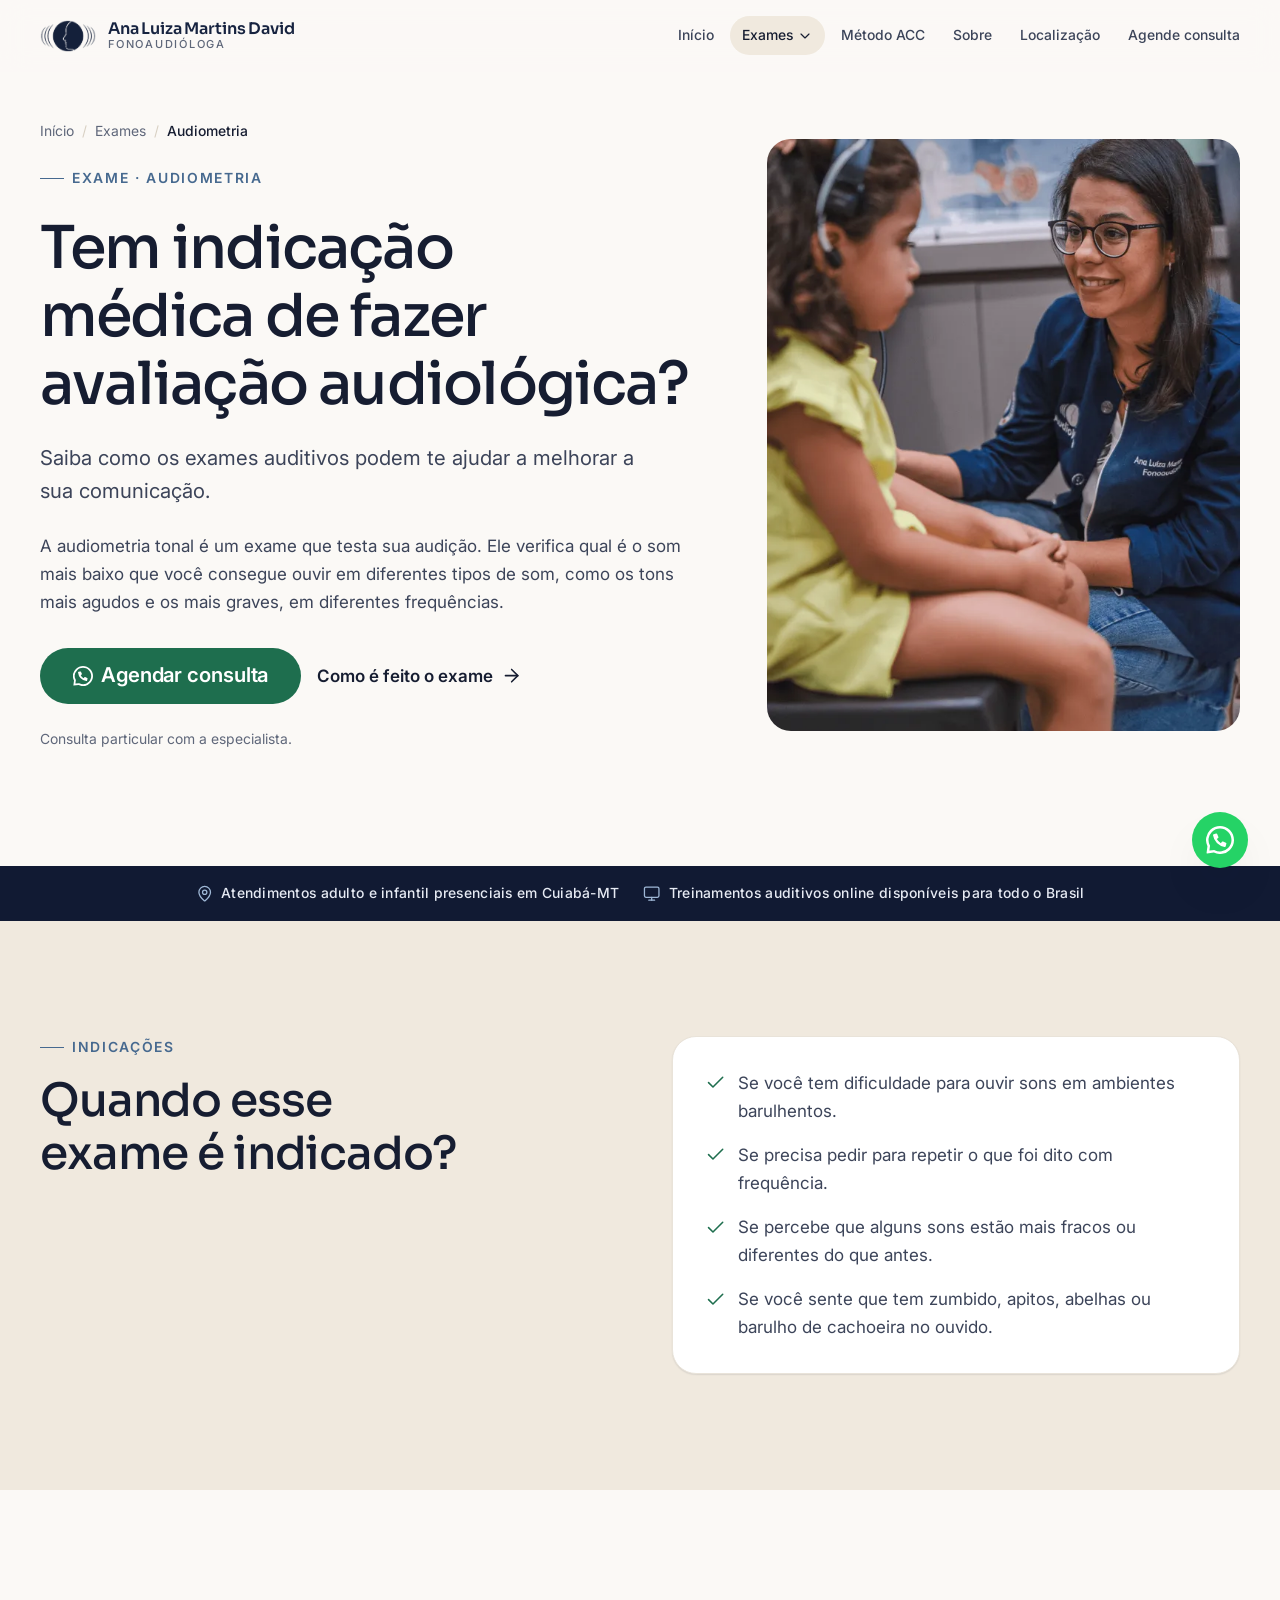
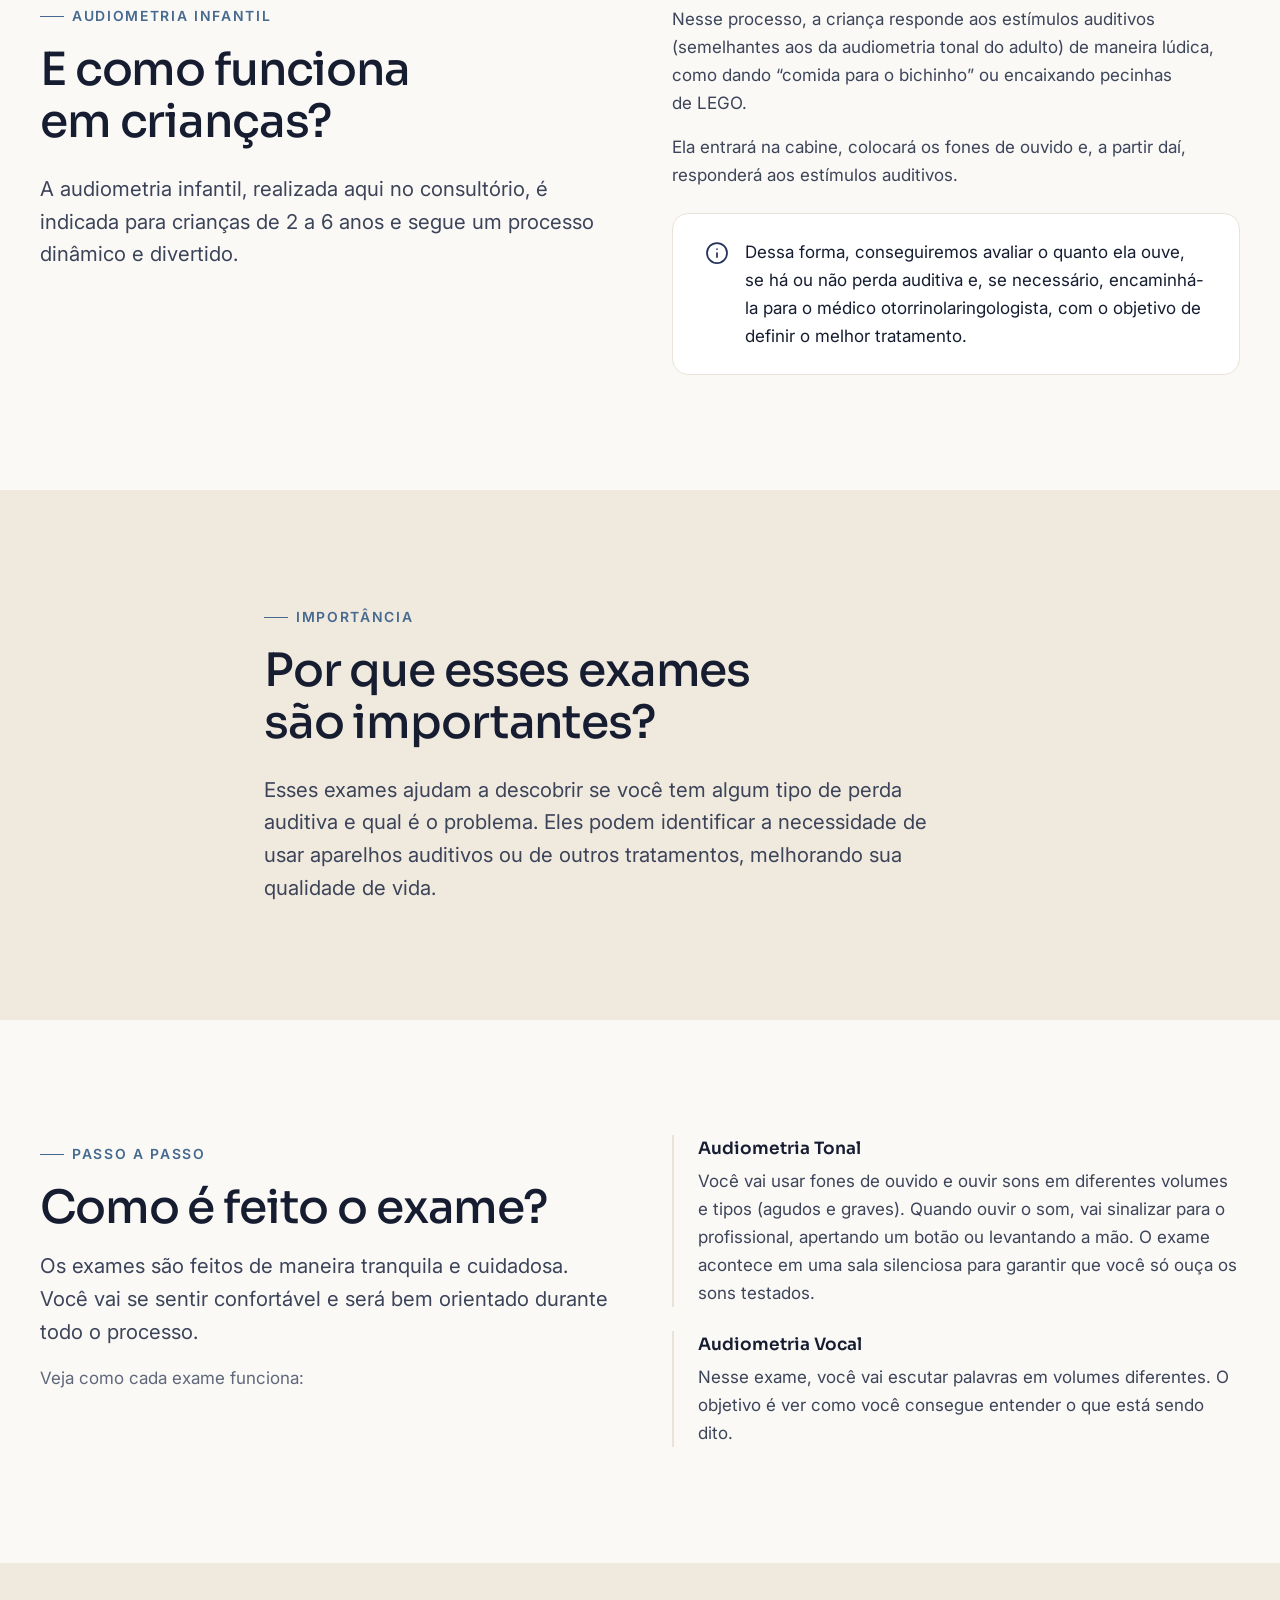
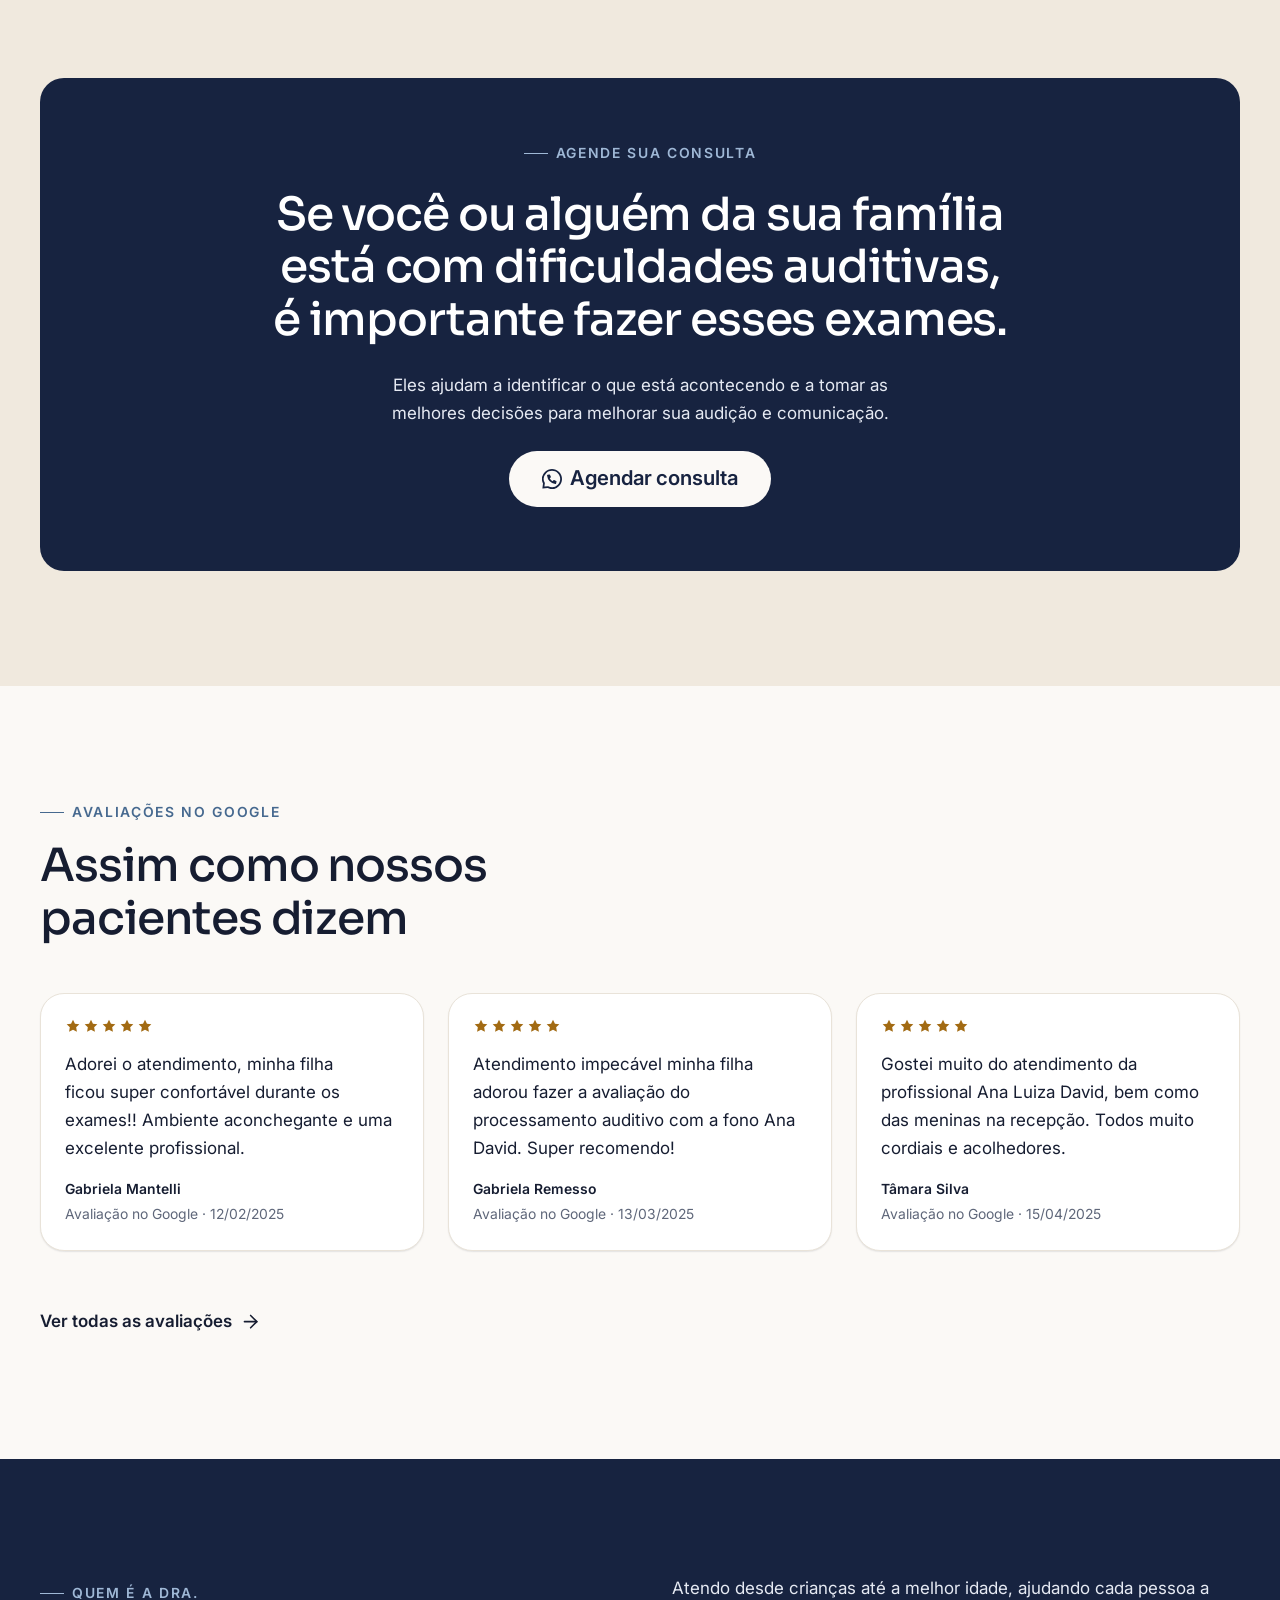
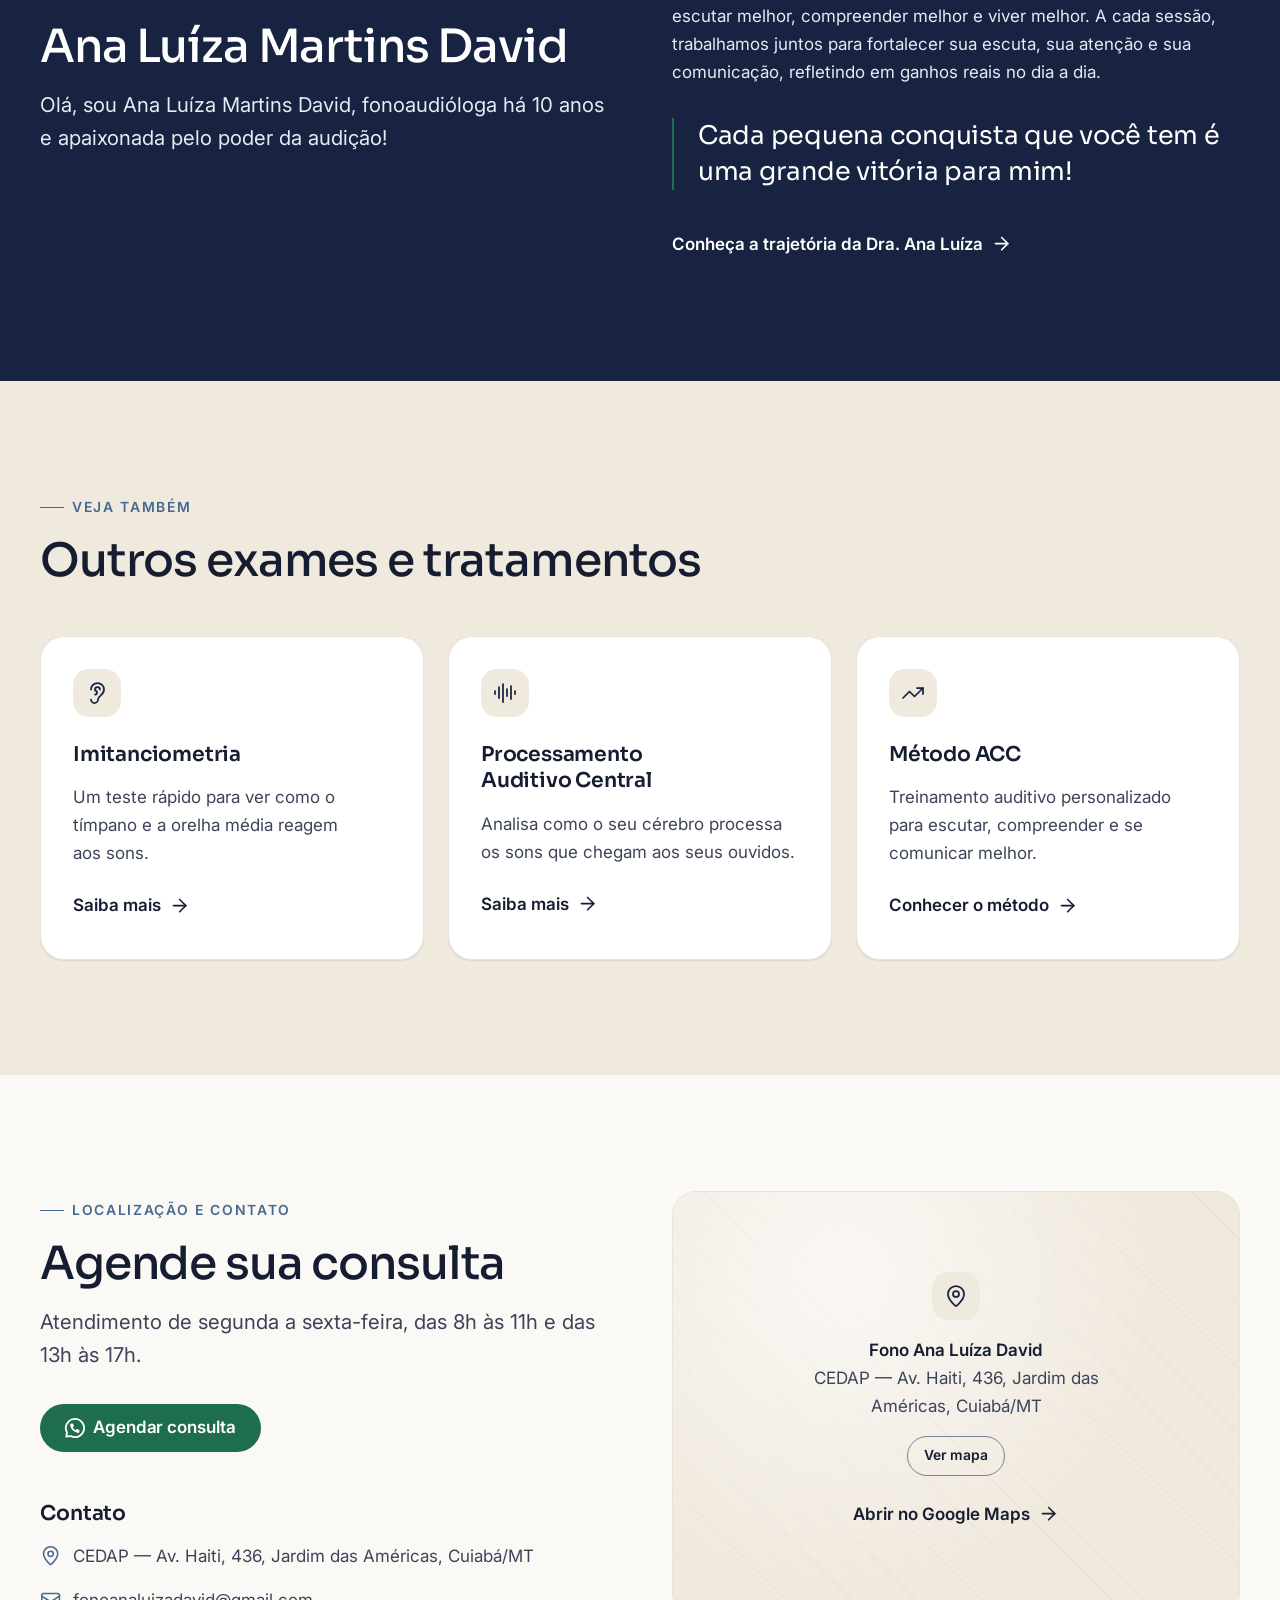
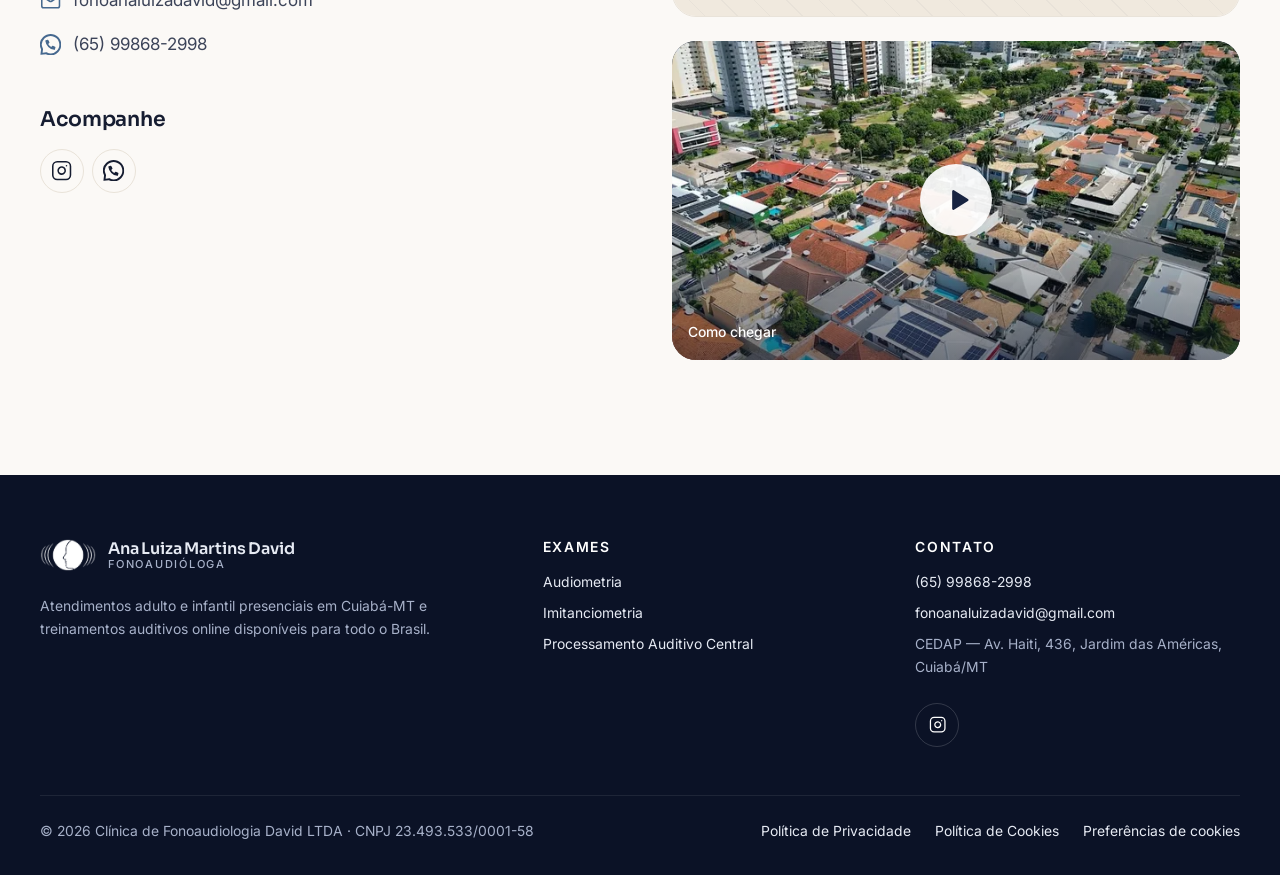
==== audiometria/index.html @ a064888c "Melhora o cartão de compartilhamento e adiciona meta tags - Um cartão por página (og-home, og-audiom" ====
<!doctype html>
<html lang="pt-BR">
<head>
  <meta charset="utf-8">
  <meta name="viewport" content="width=device-width, initial-scale=1">
  <title>Audiometria em Cuiabá — tonal, vocal e infantil | Fono Ana Luíza David</title>
  <meta name="description" content="Audiometria tonal, vocal e infantil em Cuiabá-MT: entenda quando o exame é indicado, como é feito e por que é importante para a sua audição.">
  <link rel="canonical" href="https://fonoanaluizadavid.com.br/audiometria/">
  <meta name="theme-color" content="#172340">

  <meta name="robots" content="index, follow, max-image-preview:large, max-snippet:-1">
  <meta name="author" content="Ana Luíza Martins David">
  <meta name="application-name" content="Fono Ana Luíza David">
  <meta name="apple-mobile-web-app-title" content="Fono Ana Luíza">
  <meta name="format-detection" content="telephone=no">
  <meta name="color-scheme" content="light">
  <meta name="geo.region" content="BR-MT">
  <meta name="geo.placename" content="Cuiabá">
  <meta name="geo.position" content="-15.6086979;-56.0730152">
  <meta name="ICBM" content="-15.6086979, -56.0730152">

  <!-- Cartão de compartilhamento (WhatsApp, Facebook, LinkedIn, X).
       Ao apontar o domínio próprio, troque https://guiooak.github.io/fonoanaluiza por https://fonoanaluizadavid.com.br -->
  <meta property="og:type" content="website">
  <meta property="og:locale" content="pt_BR">
  <meta property="og:site_name" content="Fono Ana Luíza David">
  <meta property="og:title" content="Audiometria tonal, vocal e infantil em Cuiabá">
  <meta property="og:description" content="Avaliação completa da audição de adultos e crianças, com a fonoaudióloga Ana Luíza Martins David.">
  <meta property="og:url" content="https://guiooak.github.io/fonoanaluiza/audiometria/">
  <meta property="og:image" content="https://guiooak.github.io/fonoanaluiza/assets/img/og-audiometria.jpg">
  <meta property="og:image:secure_url" content="https://guiooak.github.io/fonoanaluiza/assets/img/og-audiometria.jpg">
  <meta property="og:image:type" content="image/jpeg">
  <meta property="og:image:width" content="1200">
  <meta property="og:image:height" content="630">
  <meta property="og:image:alt" content="Dra. Ana Luíza Martins David, fonoaudióloga, e o texto: Audiometria tonal, vocal e infantil em Cuiabá">
  <meta name="twitter:card" content="summary_large_image">
  <meta name="twitter:title" content="Audiometria tonal, vocal e infantil em Cuiabá">
  <meta name="twitter:description" content="Avaliação completa da audição de adultos e crianças, com a fonoaudióloga Ana Luíza Martins David.">
  <meta name="twitter:image" content="https://guiooak.github.io/fonoanaluiza/assets/img/og-audiometria.jpg">
  <meta name="twitter:image:alt" content="Dra. Ana Luíza Martins David, fonoaudióloga, e o texto: Audiometria tonal, vocal e infantil em Cuiabá">

  <script>document.documentElement.classList.add("js");</script>


  <link rel="icon" href="../assets/img/favicon-32.png" sizes="32x32">
  <link rel="apple-touch-icon" href="../assets/img/apple-touch-icon.png">
  <link rel="preconnect" href="https://fonts.googleapis.com">
  <link rel="preconnect" href="https://fonts.gstatic.com" crossorigin>
  <link rel="stylesheet" href="https://fonts.googleapis.com/css2?family=Inter:wght@400;500;600&family=Sora:wght@300;400;500;600&display=swap">
  <link rel="stylesheet" href="../assets/css/styles.css">

  <script type="application/ld+json">
  {
    "@context": "https://schema.org",
    "@graph": [
      {
        "@type": "MedicalWebPage",
        "name": "Audiometria",
        "url": "https://fonoanaluizadavid.com.br/audiometria/",
        "inLanguage": "pt-BR",
        "about": { "@type": "MedicalTest", "name": "Audiometria tonal e vocal" },
        "provider": { "@type": "MedicalBusiness", "name": "Fono Ana Luíza David", "url": "https://fonoanaluizadavid.com.br/", "telephone": "+55 65 99868-2998" }
      },
      {
        "@type": "BreadcrumbList",
        "itemListElement": [
          { "@type": "ListItem", "position": 1, "name": "Início", "item": "https://fonoanaluizadavid.com.br/" },
          { "@type": "ListItem", "position": 2, "name": "Audiometria", "item": "https://fonoanaluizadavid.com.br/audiometria/" }
        ]
      }
    ]
  }
  </script>
</head>
<body>
  <a class="skip-link" href="#conteudo">Pular para o conteúdo</a>

  <!-- ===================== HEADER ===================== -->
  <header class="site-header">
    <div class="container site-header__inner">
      <a class="brand" href="../" aria-label="Ana Luiza Martins David, fonoaudióloga — início">
        <img src="../assets/img/logo-icone.png" alt="" width="540" height="308">
        <span class="brand__name" aria-hidden="true">Ana Luiza Martins David<small>Fonoaudióloga</small></span>
      </a>
      <nav class="nav" aria-label="Principal">
        <ul class="nav__list">
          <li><a class="nav__link" href="../">Início</a></li>
          <li class="nav__item--has-menu">
            <button class="nav__link is-active" type="button" aria-expanded="false" aria-controls="submenu-exames">
              Exames <svg class="icon" aria-hidden="true"><use href="../assets/img/icons.svg#chevron-down"/></svg>
            </button>
            <ul class="submenu" id="submenu-exames">
              <li><a href="../audiometria/" aria-current="page">Audiometria <span>Tonal, vocal e infantil</span></a></li>
              <li><a href="../imitanciometria/">Imitanciometria <span>Saúde da orelha média</span></a></li>
              <li><a href="../processamento-auditivo-central/">Processamento Auditivo Central <span>Avaliação do PAC</span></a></li>
            </ul>
          </li>
          <li><a class="nav__link" href="../#metodo">Método ACC</a></li>
          <li><a class="nav__link" href="../#sobre">Sobre</a></li>
          <li><a class="nav__link" href="../#localizacao">Localização</a></li>
          <li><a class="nav__link" href="#agendar">Agende consulta</a></li>
        </ul>
      </nav>
      <button class="menu-toggle" type="button" aria-expanded="false" aria-controls="mobile-nav" aria-label="Abrir menu">
        <svg class="icon icon-open" aria-hidden="true"><use href="../assets/img/icons.svg#menu"/></svg>
        <svg class="icon icon-close" aria-hidden="true"><use href="../assets/img/icons.svg#close"/></svg>
      </button>
    </div>
  </header>
  <nav class="mobile-nav" id="mobile-nav" aria-label="Menu móvel">
    <ul>
      <li><a href="../">Início</a></li>
      <li><span class="mobile-nav__label">Exames</span>
        <ul class="mobile-nav__sub">
          <li><a href="../audiometria/" aria-current="page">Audiometria</a></li>
          <li><a href="../imitanciometria/">Imitanciometria</a></li>
          <li><a href="../processamento-auditivo-central/">Processamento Auditivo Central</a></li>
        </ul>
      </li>
      <li><a href="../#metodo">Método ACC</a></li>
      <li><a href="../#sobre">Sobre</a></li>
      <li><a href="../#localizacao">Localização</a></li>
      <li><a href="#agendar">Agende consulta</a></li>
    </ul>
    <a class="btn btn--lg btn--block" href="https://wa.me/5565998682998" data-cta="menu-mobile" target="_blank" rel="noopener">
      <svg class="icon" aria-hidden="true"><use href="../assets/img/icons.svg#whatsapp"/></svg> Agendar consulta
    </a>
  </nav>

  <main id="conteudo">

    <!-- ===================== HERO ===================== -->
    <section class="hero">
      <div class="container hero__grid">
        <div class="hero__content" data-reveal>
          <nav class="breadcrumb" aria-label="Você está em">
            <ol>
              <li><a href="../">Início</a></li>
              <li>Exames</li>
              <li><span aria-current="page">Audiometria</span></li>
            </ol>
          </nav>
          <span class="eyebrow">Exame · Audiometria</span>
          <h1>Tem indicação médica de fazer avaliação audiológica?</h1>
          <p class="lead">Saiba como os exames auditivos podem te ajudar a melhorar a sua comunicação.</p>
          <p>A audiometria tonal é um exame que testa sua audição. Ele verifica qual é o som mais baixo que você consegue ouvir em diferentes tipos de som, como os tons mais agudos e os mais graves, em diferentes frequências.</p>
          <div class="hero__actions">
            <a class="btn btn--lg" href="https://wa.me/5565998682998" target="_blank" rel="noopener" data-cta="hero">
              <svg class="icon" aria-hidden="true"><use href="../assets/img/icons.svg#whatsapp"/></svg> Agendar consulta
            </a>
            <a class="link-arrow" href="#como-e-feito">Como é feito o exame <svg class="icon" aria-hidden="true"><use href="../assets/img/icons.svg#arrow-right"/></svg></a>
          </div>
          <p class="cta-note">Consulta particular com a especialista.</p>
        </div>
        <div class="media media--portrait hero__media" data-reveal>
          <img src="../assets/img/dra-paciente-960.webp" srcset="../assets/img/dra-paciente-640.webp 640w, ../assets/img/dra-paciente-960.webp 960w" sizes="(min-width: 56rem) 30rem, 90vw" alt="Dra. Ana Luíza em atendimento com uma criança usando fones de ouvido" width="960" height="1375" fetchpriority="high">
        </div>
      </div>
    </section>

    <div class="strip">
      <div class="container cluster">
        <span class="strip__item"><svg class="icon" aria-hidden="true"><use href="../assets/img/icons.svg#map-pin"/></svg> Atendimentos adulto e infantil presenciais em Cuiabá-MT</span>
        <span class="strip__item"><svg class="icon" aria-hidden="true"><use href="../assets/img/icons.svg#monitor"/></svg> Treinamentos auditivos online disponíveis para todo o Brasil</span>
      </div>
    </div>

    <!-- ===================== INDICAÇÕES ===================== -->
    <section class="section section--alt" id="indicacoes">
      <div class="container split split--top">
        <div class="section-head" style="margin-bottom:0" data-reveal>
          <span class="eyebrow">Indicações</span>
          <h2>Quando esse exame é indicado?</h2>
        </div>
        <div class="card" data-reveal>
          <ul class="checklist">
            <li><svg class="icon" aria-hidden="true"><use href="../assets/img/icons.svg#check"/></svg><span>Se você tem dificuldade para ouvir sons em ambientes barulhentos.</span></li>
            <li><svg class="icon" aria-hidden="true"><use href="../assets/img/icons.svg#check"/></svg><span>Se precisa pedir para repetir o que foi dito com frequência.</span></li>
            <li><svg class="icon" aria-hidden="true"><use href="../assets/img/icons.svg#check"/></svg><span>Se percebe que alguns sons estão mais fracos ou diferentes do que antes.</span></li>
            <li><svg class="icon" aria-hidden="true"><use href="../assets/img/icons.svg#check"/></svg><span>Se você sente que tem zumbido, apitos, abelhas ou barulho de cachoeira no ouvido.</span></li>
          </ul>
        </div>
      </div>
    </section>

    <!-- ===================== CRIANÇAS ===================== -->
    <section class="section" id="criancas">
      <div class="container split split--top">
        <div class="section-head" style="margin-bottom:0" data-reveal>
          <span class="eyebrow">Audiometria infantil</span>
          <h2>E como funciona em crianças?</h2>
          <p class="lead">A audiometria infantil, realizada aqui no consultório, é indicada para crianças de 2 a 6 anos e segue um processo dinâmico e divertido.</p>
        </div>
        <div class="flow" data-reveal>
          <p>Nesse processo, a criança responde aos estímulos auditivos (semelhantes aos da audiometria tonal do adulto) de maneira lúdica, como dando “comida para o bichinho” ou encaixando pecinhas de LEGO.</p>
          <p>Ela entrará na cabine, colocará os fones de ouvido e, a partir daí, responderá aos estímulos auditivos.</p>
          <div class="callout" style="--flow-space:var(--space-6)">
            <svg class="icon" aria-hidden="true"><use href="../assets/img/icons.svg#info"/></svg>
            <p>Dessa forma, conseguiremos avaliar o quanto ela ouve, se há ou não perda auditiva e, se necessário, encaminhá-la para o médico otorrinolaringologista, com o objetivo de definir o melhor tratamento.</p>
          </div>
        </div>
      </div>
    </section>

    <!-- ===================== IMPORTÂNCIA ===================== -->
    <section class="section section--alt" id="importancia">
      <div class="container container--narrow">
        <div class="section-head" style="margin-bottom:0" data-reveal>
          <span class="eyebrow">Importância</span>
          <h2>Por que esses exames são importantes?</h2>
          <p class="lead">Esses exames ajudam a descobrir se você tem algum tipo de perda auditiva e qual é o problema. Eles podem identificar a necessidade de usar aparelhos auditivos ou de outros tratamentos, melhorando sua qualidade de vida.</p>
        </div>
      </div>
    </section>

    <!-- ===================== COMO É FEITO ===================== -->
    <section class="section" id="como-e-feito">
      <div class="container split split--top">
        <div class="flow is-sticky" data-reveal>
          <span class="eyebrow">Passo a passo</span>
          <h2>Como é feito o exame?</h2>
          <p class="lead">Os exames são feitos de maneira tranquila e cuidadosa. Você vai se sentir confortável e será bem orientado durante todo o processo.</p>
          <p class="muted">Veja como cada exame funciona:</p>
        </div>
        <div data-reveal>
          <dl class="def-list">
            <div><dt>Audiometria Tonal</dt><dd>Você vai usar fones de ouvido e ouvir sons em diferentes volumes e tipos (agudos e graves). Quando ouvir o som, vai sinalizar para o profissional, apertando um botão ou levantando a mão. O exame acontece em uma sala silenciosa para garantir que você só ouça os sons testados.</dd></div>
            <div><dt>Audiometria Vocal</dt><dd>Nesse exame, você vai escutar palavras em volumes diferentes. O objetivo é ver como você consegue entender o que está sendo dito.</dd></div>
          </dl>
        </div>
      </div>
    </section>

    <!-- ===================== CTA ===================== -->
    <section class="section section--alt" id="agendar">
      <div class="container">
        <div class="cta-block" data-reveal>
          <span class="eyebrow">Agende sua consulta</span>
          <h2>Se você ou alguém da sua família está com dificuldades auditivas, é importante fazer esses exames.</h2>
          <p>Eles ajudam a identificar o que está acontecendo e a tomar as melhores decisões para melhorar sua audição e comunicação.</p>
          <a class="btn btn--lg" href="https://wa.me/5565998682998" target="_blank" rel="noopener" data-cta="cta-final">
            <svg class="icon" aria-hidden="true"><use href="../assets/img/icons.svg#whatsapp"/></svg> Agendar consulta
          </a>
        </div>
      </div>
    </section>

    <!-- ===================== AVALIAÇÕES ===================== -->
    <section class="section" id="avaliacoes">
      <div class="container">
        <div class="section-head" data-reveal>
          <span class="eyebrow">Avaliações no Google</span>
          <h2>Assim como nossos pacientes dizem</h2>
        </div>
        <div class="reviews" data-reveal>
          <figure class="card review">
            <div class="review__stars" role="img" aria-label="5 de 5 estrelas"><svg class="icon" aria-hidden="true"><use href="../assets/img/icons.svg#star"/></svg><svg class="icon" aria-hidden="true"><use href="../assets/img/icons.svg#star"/></svg><svg class="icon" aria-hidden="true"><use href="../assets/img/icons.svg#star"/></svg><svg class="icon" aria-hidden="true"><use href="../assets/img/icons.svg#star"/></svg><svg class="icon" aria-hidden="true"><use href="../assets/img/icons.svg#star"/></svg></div>
            <blockquote class="review__text"><p>Adorei o atendimento, minha filha ficou super confortável durante os exames!! Ambiente aconchegante e uma excelente profissional.</p></blockquote>
            <figcaption class="review__author"><strong>Gabriela Mantelli</strong><span>Avaliação no Google · <time datetime="2025-02-12">12/02/2025</time></span></figcaption>
          </figure>
          <figure class="card review">
            <div class="review__stars" role="img" aria-label="5 de 5 estrelas"><svg class="icon" aria-hidden="true"><use href="../assets/img/icons.svg#star"/></svg><svg class="icon" aria-hidden="true"><use href="../assets/img/icons.svg#star"/></svg><svg class="icon" aria-hidden="true"><use href="../assets/img/icons.svg#star"/></svg><svg class="icon" aria-hidden="true"><use href="../assets/img/icons.svg#star"/></svg><svg class="icon" aria-hidden="true"><use href="../assets/img/icons.svg#star"/></svg></div>
            <blockquote class="review__text"><p>Atendimento impecável minha filha adorou fazer a avaliação do processamento auditivo com a fono Ana David. Super recomendo!</p></blockquote>
            <figcaption class="review__author"><strong>Gabriela Remesso</strong><span>Avaliação no Google · <time datetime="2025-03-13">13/03/2025</time></span></figcaption>
          </figure>
          <figure class="card review">
            <div class="review__stars" role="img" aria-label="5 de 5 estrelas"><svg class="icon" aria-hidden="true"><use href="../assets/img/icons.svg#star"/></svg><svg class="icon" aria-hidden="true"><use href="../assets/img/icons.svg#star"/></svg><svg class="icon" aria-hidden="true"><use href="../assets/img/icons.svg#star"/></svg><svg class="icon" aria-hidden="true"><use href="../assets/img/icons.svg#star"/></svg><svg class="icon" aria-hidden="true"><use href="../assets/img/icons.svg#star"/></svg></div>
            <blockquote class="review__text"><p>Gostei muito do atendimento da profissional Ana Luiza David, bem como das meninas na recepção. Todos muito cordiais e acolhedores.</p></blockquote>
            <figcaption class="review__author"><strong>Tâmara Silva</strong><span>Avaliação no Google · <time datetime="2025-04-15">15/04/2025</time></span></figcaption>
          </figure>
        </div>
        <a class="link-arrow mt-6" href="../#avaliacoes">Ver todas as avaliações <svg class="icon" aria-hidden="true"><use href="../assets/img/icons.svg#arrow-right"/></svg></a>
      </div>
    </section>

    <!-- ===================== SOBRE (resumo) ===================== -->
    <section class="section section--dark" id="sobre">
      <div class="container split split--top">
        <div class="flow" data-reveal>
          <span class="eyebrow">Quem é a Dra.</span>
          <h2>Ana Luíza Martins David</h2>
          <p class="lead">Olá, sou Ana Luíza Martins David, fonoaudióloga há 10 anos e apaixonada pelo poder da audição!</p>
        </div>
        <div class="flow" data-reveal>
          <p>Atendo desde crianças até a melhor idade, ajudando cada pessoa a escutar melhor, compreender melhor e viver melhor. A cada sessão, trabalhamos juntos para fortalecer sua escuta, sua atenção e sua comunicação, refletindo em ganhos reais no dia a dia.</p>
          <p class="quote" style="--flow-space:var(--space-8)">Cada pequena conquista que você tem é uma grande vitória para mim!</p>
          <a class="link-arrow" style="--flow-space:var(--space-8)" href="../#sobre">Conheça a trajetória da Dra. Ana Luíza <svg class="icon" aria-hidden="true"><use href="../assets/img/icons.svg#arrow-right"/></svg></a>
        </div>
      </div>
    </section>

    <!-- ===================== OUTROS EXAMES ===================== -->
    <section class="section section--alt" id="outros-exames">
      <div class="container">
        <div class="section-head" data-reveal>
          <span class="eyebrow">Veja também</span>
          <h2>Outros exames e tratamentos</h2>
        </div>
        <div class="grid grid--3">
          <a class="card card--interactive" href="../imitanciometria/" style="text-decoration:none" data-reveal>
            <span class="icon-badge"><svg class="icon" aria-hidden="true"><use href="../assets/img/icons.svg#ear"/></svg></span>
            <h3 class="card__title">Imitanciometria</h3>
            <p class="card__text">Um teste rápido para ver como o tímpano e a orelha média reagem aos sons.</p>
            <span class="link-arrow">Saiba mais <svg class="icon" aria-hidden="true"><use href="../assets/img/icons.svg#arrow-right"/></svg></span>
          </a>
          <a class="card card--interactive" href="../processamento-auditivo-central/" style="text-decoration:none" data-reveal>
            <span class="icon-badge"><svg class="icon" aria-hidden="true"><use href="../assets/img/icons.svg#noise"/></svg></span>
            <h3 class="card__title">Processamento Auditivo Central</h3>
            <p class="card__text">Analisa como o seu cérebro processa os sons que chegam aos seus ouvidos.</p>
            <span class="link-arrow">Saiba mais <svg class="icon" aria-hidden="true"><use href="../assets/img/icons.svg#arrow-right"/></svg></span>
          </a>
          <a class="card card--interactive" href="../#metodo" style="text-decoration:none" data-reveal>
            <span class="icon-badge"><svg class="icon" aria-hidden="true"><use href="../assets/img/icons.svg#trending-up"/></svg></span>
            <h3 class="card__title">Método ACC</h3>
            <p class="card__text">Treinamento auditivo personalizado para escutar, compreender e se comunicar melhor.</p>
            <span class="link-arrow">Conhecer o método <svg class="icon" aria-hidden="true"><use href="../assets/img/icons.svg#arrow-right"/></svg></span>
          </a>
        </div>
      </div>
    </section>


    <!-- ===================== LOCALIZAÇÃO ===================== -->
    <section class="section" id="localizacao">
      <div class="container split split--top">
        <div class="stack" style="--stack-gap:var(--space-12)" data-reveal>
          <div class="flow">
            <span class="eyebrow">Localização e contato</span>
            <h2>Agende sua consulta</h2>
            <p class="lead">Atendimento de segunda a sexta-feira, das 8h às 11h e das 13h às 17h.</p>
            <a class="btn" style="--flow-space:var(--space-8)" href="https://wa.me/5565998682998" data-cta="localizacao" target="_blank" rel="noopener">
              <svg class="icon" aria-hidden="true"><use href="../assets/img/icons.svg#whatsapp"/></svg> Agendar consulta
            </a>
          </div>
          <div class="stack" style="--stack-gap:var(--space-4)">
            <h3 class="h4">Contato</h3>
            <ul class="contact-list">
              <li><svg class="icon" aria-hidden="true"><use href="../assets/img/icons.svg#map-pin"/></svg><span>CEDAP — Av. Haiti, 436, Jardim das Américas, Cuiabá/MT</span></li>
              <li><svg class="icon" aria-hidden="true"><use href="../assets/img/icons.svg#mail"/></svg><a href="mailto:fonoanaluizadavid@gmail.com">fonoanaluizadavid@gmail.com</a></li>
              <li><svg class="icon" aria-hidden="true"><use href="../assets/img/icons.svg#whatsapp"/></svg><a href="https://wa.me/5565998682998" data-cta="contato" target="_blank" rel="noopener">(65) 99868-2998</a></li>
            </ul>
          </div>
          <div class="stack" style="--stack-gap:var(--space-4)">
            <h3 class="h4">Acompanhe</h3>
            <div class="social">
              <a href="https://www.instagram.com/fonoanaluizadavid/" aria-label="Instagram" rel="noopener" target="_blank"><svg class="icon" aria-hidden="true"><use href="../assets/img/icons.svg#instagram"/></svg></a>
              <a href="https://wa.me/5565998682998" aria-label="WhatsApp" data-cta="social" target="_blank" rel="noopener"><svg class="icon" aria-hidden="true"><use href="../assets/img/icons.svg#whatsapp"/></svg></a>
            </div>
          </div>
        </div>
        <div class="stack" style="--stack-gap:var(--space-6)" data-reveal>
          <div class="map">
            <div class="map__placeholder">
              <span class="icon-badge"><svg class="icon" aria-hidden="true"><use href="../assets/img/icons.svg#map-pin"/></svg></span>
              <address><strong>Fono Ana Luíza David</strong>CEDAP — Av. Haiti, 436, Jardim das Américas, Cuiabá/MT</address>
              <button class="btn btn--secondary btn--sm" type="button" data-map-src="https://www.google.com/maps/embed?pb=!1m18!1m12!1m3!1d3842.680730217445!2d-56.0730152!3d-15.6086979!2m3!1f0!2f0!3f0!3m2!1i1024!2i768!4f13.1!3m3!1m2!1s0x93763531236e9037%3A0xf16568c66f29810c!2sFono%20Ana%20David%20%7C%20Audiologia%20%7C%20Processamento%20Auditivo%20%7C%20Treinamento%20Auditivo!5e0!3m2!1spt-BR!2sbr!4v1749219478955!5m2!1spt-BR!2sbr" data-map-title="Mapa: Fono Ana Luíza David, Av. Haiti, 436, Cuiabá">Ver mapa</button>
              <a class="link-arrow" href="https://www.google.com/maps/search/?api=1&amp;query=Fono+Ana+David+Av.+Haiti+436+Cuiab%C3%A1" target="_blank" rel="noopener">Abrir no Google Maps <svg class="icon" aria-hidden="true"><use href="../assets/img/icons.svg#arrow-right"/></svg></a>
            </div>
          </div>
          <button class="video" type="button" data-vimeo="1085682696" aria-label="Assistir ao vídeo: como chegar ao consultório">
            <img src="../assets/img/video-localizacao.webp" alt="" width="640" height="360" loading="lazy">
            <span class="video__play"><span><svg class="icon" aria-hidden="true"><use href="../assets/img/icons.svg#play"/></svg></span></span>
            <span class="video__label">Como chegar</span>
          </button>
        </div>
      </div>
    </section>

  </main>

  <!-- ===================== FOOTER ===================== -->
  <footer class="site-footer">
    <div class="container">
      <div class="site-footer__grid">
        <div>
          <a class="brand brand--light" href="../" aria-label="Ana Luiza Martins David, fonoaudióloga — início">
            <img src="../assets/img/logo-icone-branco.png" alt="" width="540" height="308" loading="lazy">
            <span class="brand__name" aria-hidden="true">Ana Luiza Martins David<small>Fonoaudióloga</small></span>
          </a>
          <p>Atendimentos adulto e infantil presenciais em Cuiabá-MT e treinamentos auditivos online disponíveis para todo o Brasil.</p>
        </div>
        <div>
          <h2>Exames</h2>
          <ul class="stack" role="list" style="--stack-gap:var(--space-2)">
            <li><a href="../audiometria/">Audiometria</a></li>
            <li><a href="../imitanciometria/">Imitanciometria</a></li>
            <li><a href="../processamento-auditivo-central/">Processamento Auditivo Central</a></li>
          </ul>
        </div>
        <div>
          <h2>Contato</h2>
          <ul class="stack" role="list" style="--stack-gap:var(--space-2)">
            <li><a href="https://wa.me/5565998682998" data-cta="rodape" target="_blank" rel="noopener">(65) 99868-2998</a></li>
            <li><a href="mailto:fonoanaluizadavid@gmail.com">fonoanaluizadavid@gmail.com</a></li>
            <li>CEDAP — Av. Haiti, 436, Jardim das Américas, Cuiabá/MT</li>
          </ul>
          <div class="social mt-6">
            <a href="https://www.instagram.com/fonoanaluizadavid/" aria-label="Instagram" rel="noopener" target="_blank"><svg class="icon" aria-hidden="true"><use href="../assets/img/icons.svg#instagram"/></svg></a>
          </div>
        </div>
      </div>
      <div class="site-footer__bottom">
        <p>© <span data-year>2026</span> Clínica de Fonoaudiologia David LTDA · CNPJ 23.493.533/0001-58</p>
        <nav class="footer-legal" aria-label="Informações legais">
          <a href="#politica-de-privacidade">Política de Privacidade</a>
          <a href="#politica-de-cookies">Política de Cookies</a>
          <button type="button" data-consent-reopen>Preferências de cookies</button>
        </nav>
      </div>
    </div>
  </footer>

  <a class="wa-float" href="https://wa.me/5565998682998" aria-label="Conversar no WhatsApp" data-cta="flutuante" target="_blank" rel="noopener">
    <svg class="icon" aria-hidden="true"><use href="../assets/img/icons.svg#whatsapp"/></svg>
  </a>

  <!-- ===================== AVISO DE COOKIES ===================== -->
  <div class="consent theme-dark" data-consent-banner role="region" aria-label="Aviso de cookies" hidden>
    <p class="consent__text">Usamos cookies para medir as visitas ao site e o resultado dos nossos anúncios, só se você permitir. Saiba mais na <a href="#politica-de-cookies">Política de Cookies</a>.</p>
    <div class="consent__actions">
      <button class="btn btn--secondary" type="button" data-consent="reject">Recusar</button>
      <button class="btn" type="button" data-consent="accept">Aceitar</button>
    </div>
  </div>

  <!-- ===================== POLÍTICA DE PRIVACIDADE ===================== -->
  <dialog class="policy-modal" id="politica-de-privacidade" aria-labelledby="politica-de-privacidade-titulo">
    <div class="policy-modal__header">
      <h2 id="politica-de-privacidade-titulo">Política de Privacidade</h2>
      <button class="policy-modal__close" type="button" aria-label="Fechar"><svg class="icon" aria-hidden="true"><use href="../assets/img/icons.svg#close"/></svg></button>
    </div>
    <div class="policy-modal__body flow">
      <p class="small muted">Última atualização: 18 de outubro de 2026</p>
      <p>Esta política explica como a Clínica de Fonoaudiologia David LTDA trata os dados pessoais de quem visita este site ou entra em contato conosco, de acordo com a Lei Geral de Proteção de Dados (Lei nº 13.709/2018 — LGPD).</p>

      <h3>1. Quem é a responsável pelos seus dados</h3>
      <p>A controladora dos dados é a <strong>Clínica de Fonoaudiologia David LTDA</strong>, CNPJ 23.493.533/0001-58, com sede no CEDAP — Av. Haiti, 436, Jardim das Américas, Cuiabá/MT, sob responsabilidade técnica da fonoaudióloga Ana Luíza Martins David.</p>
      <p>Para qualquer assunto sobre privacidade e proteção de dados, fale com a gente pelo e-mail <a href="mailto:fonoanaluizadavid@gmail.com">fonoanaluizadavid@gmail.com</a>.</p>

      <h3>2. Quais dados são tratados</h3>
      <ul>
        <li><strong>Dados de navegação, somente se você aceitar os cookies:</strong> páginas visitadas, tempo de permanência, tipo de dispositivo e navegador, localização aproximada, origem da visita (por exemplo, um anúncio ou uma busca) e cliques nos botões de contato. Se você recusar, esses dados não são coletados.</li>
        <li><strong>Dados que você nos envia ao entrar em contato</strong> pelo WhatsApp, e-mail ou Instagram: nome, telefone, e-mail e o conteúdo da conversa. Essa conversa pode incluir informações de saúde, como queixas auditivas, exames e laudos, inclusive de crianças e adolescentes sob a sua responsabilidade. Esses são dados sensíveis e recebem cuidado redobrado.</li>
      </ul>
      <p>Este site não possui formulários, cadastro nem área de login.</p>

      <h3>3. Para que os dados são usados</h3>
      <ul>
        <li>Responder às suas mensagens e agendar consultas e exames.</li>
        <li>Realizar o atendimento fonoaudiológico e manter o prontuário, como exigem as normas da profissão.</li>
        <li>Entender como o site é usado, para melhorá-lo, e medir o resultado dos nossos anúncios. Isso só acontece com o seu consentimento.</li>
      </ul>
      <p>Tratamos os dados com base no seu consentimento (cookies de medição e publicidade), nos procedimentos necessários para o agendamento e a prestação do serviço, na tutela da saúde e no cumprimento de obrigações legais e regulatórias.</p>

      <h3>4. Com quem os dados são compartilhados</h3>
      <p>Não vendemos nem alugamos dados pessoais. Para o site e o atendimento funcionarem, usamos serviços de terceiros, que tratam dados conforme as próprias políticas de privacidade:</p>
      <ul>
        <li><strong>Google</strong>: Tag Manager, Analytics e Ads (somente com o seu aceite), Maps (somente quando você abre o mapa) e Fonts.</li>
        <li><strong>Meta</strong>: WhatsApp e Instagram, quando você conversa com a gente por esses canais.</li>
        <li><strong>Vimeo</strong>: exibição dos vídeos, carregados só quando você clica para assistir.</li>
        <li><strong>GitHub</strong>: hospedagem do site.</li>
      </ul>
      <p>Alguns desses fornecedores podem tratar dados fora do Brasil, sempre com as garantias previstas na LGPD. Também podemos compartilhar dados com autoridades quando houver obrigação legal ou ordem judicial.</p>

      <h3>5. Por quanto tempo os dados são guardados</h3>
      <ul>
        <li><strong>Mensagens de contato</strong> que não resultam em atendimento: pelo tempo necessário para responder e agendar.</li>
        <li><strong>Prontuários e dados do atendimento</strong>: pelo prazo exigido pelas normas aplicáveis à fonoaudiologia e à saúde.</li>
        <li><strong>Dados de navegação</strong>: pelo período de retenção configurado no Google Analytics.</li>
      </ul>
      <p>Encerrados esses prazos, os dados são eliminados ou anonimizados.</p>

      <h3>6. Seus direitos</h3>
      <p>Pela LGPD, você pode, a qualquer momento:</p>
      <ul>
        <li>confirmar se tratamos seus dados e ter acesso a eles;</li>
        <li>corrigir dados incompletos, inexatos ou desatualizados;</li>
        <li>pedir a anonimização, o bloqueio ou a eliminação de dados desnecessários ou tratados em desconformidade com a lei;</li>
        <li>pedir a portabilidade dos dados a outro fornecedor;</li>
        <li>saber com quem compartilhamos seus dados;</li>
        <li>revogar o consentimento, inclusive o dos cookies, e pedir a eliminação dos dados tratados com base nele.</li>
      </ul>
      <p>Para exercer esses direitos, escreva para <a href="mailto:fonoanaluizadavid@gmail.com">fonoanaluizadavid@gmail.com</a>. Você também pode apresentar reclamação à Autoridade Nacional de Proteção de Dados (ANPD).</p>

      <h3>7. Segurança</h3>
      <p>Adotamos medidas técnicas e administrativas para proteger os dados contra acessos não autorizados, perda ou uso indevido. O site usa conexão segura (HTTPS) e o acesso às informações dos pacientes é restrito a quem precisa delas para o atendimento. Nenhum sistema é totalmente imune a falhas, mas trabalhamos para manter os riscos tão baixos quanto possível.</p>

      <h3>8. Cookies</h3>
      <p>Para saber quais cookies usamos e como gerenciá-los, leia a <a href="#politica-de-cookies">Política de Cookies</a>.</p>

      <h3>9. Alterações</h3>
      <p>Esta política pode ser atualizada para refletir mudanças no site, nos serviços ou na legislação. A data da última atualização fica sempre no topo. Quando a mudança exigir, pediremos o seu consentimento novamente.</p>
    </div>
  </dialog>

  <!-- ===================== POLÍTICA DE COOKIES ===================== -->
  <dialog class="policy-modal" id="politica-de-cookies" aria-labelledby="politica-de-cookies-titulo">
    <div class="policy-modal__header">
      <h2 id="politica-de-cookies-titulo">Política de Cookies</h2>
      <button class="policy-modal__close" type="button" aria-label="Fechar"><svg class="icon" aria-hidden="true"><use href="../assets/img/icons.svg#close"/></svg></button>
    </div>
    <div class="policy-modal__body flow">
      <p class="small muted">Última atualização: 18 de outubro de 2026</p>

      <h3>1. O que são cookies</h3>
      <p>Cookies são pequenos arquivos que um site grava no seu navegador para lembrar informações entre uma visita e outra. Tecnologias parecidas, como o armazenamento local do navegador, funcionam do mesmo jeito e são tratadas aqui da mesma forma.</p>

      <h3>2. O que este site usa</h3>
      <p><strong>Essencial (sempre ativo).</strong> Guardamos no seu navegador apenas a sua escolha sobre os cookies (aceitar ou recusar) e a data dessa escolha, para não perguntar de novo a cada visita. Essa informação não identifica você.</p>
      <p><strong>Medição e publicidade (só se você aceitar).</strong> Com o seu aceite, carregamos o Google Tag Manager, que ativa o Google Analytics e o Google Ads:</p>
      <div class="table-wrap">
        <table class="table">
          <thead><tr><th scope="col">Cookie</th><th scope="col">Serviço</th><th scope="col">Para que serve</th><th scope="col">Duração</th></tr></thead>
          <tbody>
            <tr><td><code>_ga</code></td><td>Google Analytics</td><td>Distinguir visitantes de forma anônima</td><td>2 anos</td></tr>
            <tr><td><code>_ga_*</code></td><td>Google Analytics</td><td>Manter o estado da visita</td><td>2 anos</td></tr>
            <tr><td><code>_gcl_au</code></td><td>Google Ads</td><td>Medir as conversões dos anúncios</td><td>90 dias</td></tr>
          </tbody>
        </table>
      </div>
      <p><strong>Serviços de terceiros (só quando você clica).</strong> Os vídeos (Vimeo) e o mapa (Google Maps) só são carregados quando você clica neles. Os vídeos usam o modo “não rastrear” do Vimeo; o Google Maps pode gravar cookies próprios, conforme a política do Google.</p>
      <p>As fontes do site são carregadas dos servidores do Google Fonts. Elas não gravam cookies, mas o Google recebe o endereço IP do seu dispositivo para entregar os arquivos.</p>

      <h3>3. Como gerenciar</h3>
      <p>Você pode mudar sua escolha quando quiser. Se recusar, os cookies de medição e publicidade gravados antes são apagados, e o site continua funcionando normalmente.</p>
      <p><button class="btn btn--secondary btn--sm" type="button" data-consent-reopen>Rever minha escolha</button></p>
      <p>Também é possível apagar ou bloquear cookies nas configurações do seu navegador.</p>

      <h3>4. Contato</h3>
      <p>Dúvidas sobre cookies ou sobre os seus dados? Escreva para <a href="mailto:fonoanaluizadavid@gmail.com">fonoanaluizadavid@gmail.com</a> ou consulte a <a href="#politica-de-privacidade">Política de Privacidade</a>.</p>
    </div>
  </dialog>

  <script src="../assets/js/main.js" defer></script>
</body>
</html>
---- assets/css/styles.css ----
/* ==========================================================================
   Fono Ana Luiza David — Design system
   Ordem: tokens → reset → base/tipografia → layout → componentes → utilitários
   Regras de uso em STYLEGUIDE.md. Exemplos vivos em /styleguide.html.
   ========================================================================== */

/* --------------------------------------------------------------------------
   1. Tokens
   -------------------------------------------------------------------------- */
:root {
  /* Marca — navy */
  --navy-950: #0b1226;
  --navy-900: #111a33;
  --navy-800: #172340; /* cor de marca */
  --navy-700: #24335a;
  --navy-600: #3a4a74;
  --navy-300: #a7b1c9;
  --navy-100: #e6eaf3;

  /* Ação — verde (somente CTAs) */
  --green-700: #175a3f;
  --green-600: #1e6e4e; /* esmeralda profundo — 6.2:1 com branco */
  --green-500: #2e8a62;
  --green-300: #8fd3b0; /* check sobre navy */

  /* Neutros quentes */
  --sand-0:   #ffffff;
  --sand-50:  #fbf9f6; /* fundo da página */
  --sand-100: #f0e9de; /* seção alternada, pastilhas, tons claros */
  --sand-200: #e9e3d9; /* bordas */
  --sand-300: #d8d0c3;

  /* Texto */
  --ink-900: #161d31; /* títulos em fundo claro */
  --ink-700: #3c4459; /* corpo */
  --ink-500: #5f677a; /* apoio / legendas */

  /* Acento suave (destaques, ícones, eyebrow) */
  --mist-500: #46698f; /* único acento frio: eyebrow, ícones de contato */

  /* Feedback */
  --amber-500: #a26a12;
  --amber-100: #fbf1de;

  /* Papéis semânticos */
  --color-bg: var(--sand-50);
  --color-bg-alt: var(--sand-100);
  --color-surface: var(--sand-0);
  --color-border: var(--sand-200);
  --color-heading: var(--ink-900);
  --color-text: var(--ink-700);
  --color-muted: var(--ink-500);
  --color-brand: var(--navy-800);
  --color-action: var(--green-600);
  --color-action-hover: var(--green-700);
  --color-accent: var(--mist-500);
  --color-focus: var(--navy-600);

  /* Tipografia */
  --font-display: "Sora", ui-sans-serif, system-ui, sans-serif;
  --font-body: "Inter", ui-sans-serif, system-ui, -apple-system, "Segoe UI", sans-serif;

  /* Escala modular 1.25, fluida entre 360px e 1280px */
  --step--1: clamp(0.8125rem, 0.79rem + 0.1vw, 0.875rem);   /* 13–14 */
  --step-0:  clamp(1rem, 0.97rem + 0.14vw, 1.0625rem);      /* 16–17 */
  --step-1:  clamp(1.125rem, 1.06rem + 0.27vw, 1.3125rem);  /* 18–21 */
  --step-2:  clamp(1.3125rem, 1.2rem + 0.5vw, 1.625rem);    /* 21–26 */
  --step-3:  clamp(1.625rem, 1.42rem + 0.9vw, 2.125rem);    /* 26–34 */
  --step-4:  clamp(2rem, 1.66rem + 1.5vw, 2.875rem);        /* 32–46 */
  --step-5:  clamp(2.375rem, 1.86rem + 2.3vw, 3.75rem);     /* 38–60 */

  --leading-tight: 1.15;
  --leading-snug: 1.3;
  --leading-body: 1.65;

  /* Espaçamento — base 4px */
  --space-1: 0.25rem;  /*   4 */
  --space-2: 0.5rem;   /*   8 */
  --space-3: 0.75rem;  /*  12 */
  --space-4: 1rem;     /*  16 */
  --space-6: 1.5rem;   /*  24 */
  --space-8: 2rem;     /*  32 */
  --space-12: 3rem;    /*  48 */
  --space-16: 4rem;    /*  64 */
  --space-24: 6rem;    /*  96 */
  --space-32: 8rem;    /* 128 */

  --section-y: clamp(var(--space-16), 9vw, var(--space-32));
  --gutter: clamp(var(--space-4), 4vw, var(--space-8));
  --container: 75rem;       /* 1200 */
  --container-narrow: 47rem; /* ~68ch de leitura */

  /* Forma */
  --radius-sm: 0.5rem;
  --radius-md: 1rem;
  --radius-lg: 1.5rem;
  --radius-pill: 999px;
  --border: 1px solid var(--color-border);

  --shadow-sm: 0 1px 2px rgb(17 26 51 / 0.06), 0 1px 1px rgb(17 26 51 / 0.04);
  --shadow-md: 0 8px 24px -8px rgb(17 26 51 / 0.14), 0 2px 6px rgb(17 26 51 / 0.05);
  --shadow-lg: 0 24px 48px -16px rgb(17 26 51 / 0.22);

  /* Movimento */
  --ease: cubic-bezier(0.22, 1, 0.36, 1);
  --duration: 220ms;

  --header-h: 4.5rem;
}

/* --------------------------------------------------------------------------
   2. Reset
   -------------------------------------------------------------------------- */
*, *::before, *::after { box-sizing: border-box; }
* { margin: 0; }
html { -webkit-text-size-adjust: 100%; scroll-behavior: smooth; scroll-padding-top: var(--header-h); /* seção alvo encosta na base do header fixo */ }
body { min-height: 100vh; }
img, picture, video, svg, iframe { display: block; max-width: 100%; }
img { height: auto; }
input, button, textarea, select { font: inherit; color: inherit; }
button { cursor: pointer; background: none; border: 0; padding: 0; }
ul[role="list"], ol[role="list"] { list-style: none; padding: 0; }
p, h1, h2, h3, h4, h5, h6 { overflow-wrap: break-word; }

@media (prefers-reduced-motion: reduce) {
  html { scroll-behavior: auto; }
  *, *::before, *::after { animation-duration: 0.01ms !important; transition-duration: 0.01ms !important; }
}

/* --------------------------------------------------------------------------
   3. Base e tipografia
   -------------------------------------------------------------------------- */
body {
  background: var(--color-bg);
  color: var(--color-text);
  font-family: var(--font-body);
  font-size: var(--step-0);
  line-height: var(--leading-body);
  -webkit-font-smoothing: antialiased;
  text-rendering: optimizeLegibility;
}

h1, h2, h3, h4, .h1, .h2, .h3, .h4, .display {
  font-family: var(--font-display);
  color: var(--color-heading);
  font-weight: 600;
  line-height: var(--leading-tight);
  letter-spacing: -0.02em;
  text-wrap: balance;
}
/* Tamanhos grandes em 500: mais refinado; 600 só de H3 para baixo */
.display { font-size: var(--step-5); font-weight: 500; letter-spacing: -0.03em; }
h1, .h1 { font-size: var(--step-5); font-weight: 500; letter-spacing: -0.03em; }
h2, .h2 { font-size: var(--step-4); font-weight: 500; letter-spacing: -0.025em; }
h3, .h3 { font-size: var(--step-2); line-height: var(--leading-snug); letter-spacing: -0.01em; }
h4, .h4 { font-size: var(--step-1); line-height: var(--leading-snug); letter-spacing: -0.005em; }

p { text-wrap: pretty; }
strong, b { font-weight: 600; color: var(--color-heading); }
small, .small { font-size: var(--step--1); }

.lead { font-size: var(--step-1); line-height: 1.6; color: var(--color-text); }
.muted { color: var(--color-muted); }

.eyebrow {
  display: inline-flex;
  align-items: center;
  gap: var(--space-2);
  font-family: var(--font-body);
  font-size: var(--step--1);
  font-weight: 600;
  letter-spacing: 0.12em;
  text-transform: uppercase;
  color: var(--color-accent);
}
.eyebrow::before {
  content: "";
  width: 1.5rem;
  height: 1px;
  background: currentColor;
}

a { color: var(--color-brand); text-underline-offset: 0.2em; text-decoration-thickness: 1px; }
a:hover { color: var(--navy-600); }

:focus-visible { outline: 2px solid var(--color-focus); outline-offset: 3px; border-radius: 4px; }

::selection { background: var(--sand-200); color: var(--navy-900); }

/* Fluxo vertical padrão para blocos de texto corrido */
.flow > * + * { margin-top: var(--flow-space, var(--space-4)); }
.flow > :is(h2, h3, h4) + * { --flow-space: var(--space-4); }
.flow > * + :is(h3, h4) { --flow-space: var(--space-8); }

.prose { max-width: var(--container-narrow); }

/* --------------------------------------------------------------------------
   4. Layout
   -------------------------------------------------------------------------- */
.container {
  width: 100%;
  max-width: calc(var(--container) + var(--gutter) * 2);
  margin-inline: auto;
  padding-inline: var(--gutter);
}
.container--narrow { max-width: calc(var(--container-narrow) + var(--gutter) * 2); }

.section { padding-block: var(--section-y); }
.section--alt { background: var(--color-bg-alt); }
.section--surface { background: var(--color-surface); }
.section--tight { padding-block: calc(var(--section-y) * 0.6); }

/* Seção escura (navy) — inverte papéis de cor */
.section--dark, .theme-dark {
  --color-heading: #ffffff;
  --color-text: var(--navy-100);
  --color-muted: var(--navy-300);
  --color-border: rgb(255 255 255 / 0.12);
  --color-surface: rgb(255 255 255 / 0.04);
  --color-accent: #9fb8d6;
  --color-focus: #9fb8d6;
  background: var(--navy-800);
  color: var(--color-text);
}
/* Em fundo navy o CTA vira creme (verde sobre navy tem só 2.5:1 de separação) */
:is(.section--dark, .theme-dark, .cta-block) .btn:not(.btn--secondary) { --btn-bg: var(--sand-50); --btn-fg: var(--navy-800); }
:is(.section--dark, .theme-dark, .cta-block) .btn:not(.btn--secondary):hover { --btn-bg: #fff; }
:is(.section--dark, .theme-dark) a:not(.btn) { color: #fff; }

/* Cabeçalho de seção: eyebrow → título → lead */
.section-head { display: grid; gap: var(--space-4); max-width: 44rem; margin-bottom: var(--space-12); }
.section-head--center { margin-inline: auto; text-align: center; justify-items: center; }
.section-head > .lead { margin-top: var(--space-2); }

.grid { display: grid; gap: var(--space-6); }
/* Número máximo de colunas fixo — nunca sobra card órfão */
@media (min-width: 40rem) { .grid--2, .grid--4 { grid-template-columns: repeat(2, minmax(0, 1fr)); } }
@media (min-width: 56rem) { .grid--3 { grid-template-columns: repeat(3, minmax(0, 1fr)); } }
@media (min-width: 64rem) { .grid--4 { grid-template-columns: repeat(4, minmax(0, 1fr)); } }

/* Duas colunas mídia + texto */
.split {
  display: grid;
  gap: var(--space-12);
  align-items: center;
}
@media (min-width: 56rem) {
  .split { grid-template-columns: 1fr 1fr; gap: var(--space-16); }
  .split--reverse > :first-child { order: 2; }
  .split--wide-text { grid-template-columns: 5fr 7fr; }
}

.stack { display: flex; flex-direction: column; gap: var(--stack-gap, var(--space-4)); }
.cluster { display: flex; flex-wrap: wrap; align-items: center; gap: var(--cluster-gap, var(--space-4)); }

/* --------------------------------------------------------------------------
   5. Componentes
   -------------------------------------------------------------------------- */

/* 5.1 Ícone ---------------------------------------------------------------- */
.icon {
  width: 1.25em;
  height: 1.25em;
  flex: none;
  fill: none;
  stroke: currentColor;
  stroke-width: 1.75;
  stroke-linecap: round;
  stroke-linejoin: round;
}
.icon--fill { fill: currentColor; stroke: none; }

/* Ícone em pastilha (cards, listas de destaque) */
.icon-badge {
  display: inline-grid;
  place-items: center;
  width: 3rem;
  height: 3rem;
  border-radius: var(--radius-md);
  background: var(--sand-100);
  color: var(--navy-800);
}
.icon-badge .icon { width: 1.5rem; height: 1.5rem; }
:is(.section--dark, .theme-dark) .icon-badge { background: rgb(255 255 255 / 0.08); color: #fff; }

/* 5.2 Botões --------------------------------------------------------------- */
.btn {
  --btn-bg: var(--color-action);
  --btn-fg: #fff;
  --btn-border: transparent;
  display: inline-flex;
  align-items: center;
  justify-content: center;
  gap: var(--space-2);
  min-height: 3rem;
  padding: var(--space-3) var(--space-6);
  border: 1px solid var(--btn-border);
  border-radius: var(--radius-pill);
  background: var(--btn-bg);
  color: var(--btn-fg);
  font-family: var(--font-body);
  font-size: var(--step-0);
  font-weight: 600;
  line-height: 1.2;
  letter-spacing: -0.005em;
  text-align: center;
  text-decoration: none;
  transition: background-color var(--duration) var(--ease), border-color var(--duration) var(--ease), color var(--duration) var(--ease), transform var(--duration) var(--ease), box-shadow var(--duration) var(--ease);
}
.btn:hover { --btn-bg: var(--color-action-hover); color: var(--btn-fg); transform: translateY(-1px); box-shadow: var(--shadow-md); }
.btn:active { transform: translateY(0); box-shadow: none; }
.btn .icon { width: 1.25rem; height: 1.25rem; }

.btn--secondary {
  --btn-bg: transparent;
  --btn-fg: var(--color-heading);
  --btn-border: #7a8399;
}
.btn--secondary:hover { --btn-bg: var(--color-surface); --btn-border: var(--color-heading); }
:is(.section--dark, .theme-dark) .btn--secondary { --btn-border: rgb(255 255 255 / 0.3); }
:is(.section--dark, .theme-dark) .btn--secondary:hover { --btn-bg: rgb(255 255 255 / 0.08); --btn-border: #fff; }

.btn--lg { min-height: 3.5rem; padding-inline: var(--space-8); font-size: var(--step-1); }
.btn--sm { min-height: 2.5rem; padding: var(--space-2) var(--space-4); font-size: var(--step--1); }
.btn--block { width: 100%; }

.btn[aria-disabled="true"], .btn:disabled { opacity: 0.45; pointer-events: none; }

/* Link com seta */
.link-arrow {
  display: inline-flex;
  align-items: center;
  min-height: 2.75rem; /* área de toque ≥ 44px */
  gap: var(--space-2);
  font-weight: 600;
  color: var(--color-heading);
  text-decoration: none;
}
.link-arrow .icon { transition: transform var(--duration) var(--ease); }
.link-arrow:hover { color: var(--color-heading); }
.link-arrow:hover .icon { transform: translateX(4px); }

/* Nota abaixo de CTA */
.cta-note { font-size: var(--step--1); color: var(--color-muted); }

/* 5.3 Card ----------------------------------------------------------------- */
.card {
  display: flex;
  flex-direction: column;
  gap: var(--space-4);
  padding: var(--space-8);
  background: var(--color-surface);
  border: var(--border);
  border-radius: var(--radius-lg);
  box-shadow: var(--shadow-sm);
}
.card > .icon-badge { margin-bottom: var(--space-2); }
.card__title { font-size: var(--step-1); line-height: var(--leading-snug); }
.card__text { color: var(--color-text); }
.card--flat { box-shadow: none; }
.card--interactive { transition: transform var(--duration) var(--ease), box-shadow var(--duration) var(--ease); }
.card--interactive:hover { transform: translateY(-3px); box-shadow: var(--shadow-md); }

/* 5.4 Lista com ícone ------------------------------------------------------ */
.checklist { display: grid; gap: var(--space-4); padding: 0; list-style: none; }
.checklist li { display: grid; grid-template-columns: auto 1fr; gap: var(--space-3); align-items: start; }
.checklist .icon { margin-top: 0.2em; color: var(--green-600); }
:is(.section--dark, .theme-dark) .checklist .icon { color: var(--green-300); }

/* Lista de definição (termo: explicação) */
.def-list { display: grid; gap: var(--space-6); }
.def-list > div { padding-left: var(--space-6); border-left: 2px solid var(--sand-200); }
.def-list dt { font-family: var(--font-display); font-weight: 600; color: var(--color-heading); margin-bottom: var(--space-1); }

/* 5.5 Faixa (strip) -------------------------------------------------------- */
.strip {
  background: var(--navy-900);
  color: var(--navy-100);
  padding-block: var(--space-4);
  font-size: var(--step--1);
  font-weight: 500;
  letter-spacing: 0.02em;
  text-align: center;
}
.strip .cluster { justify-content: center; --cluster-gap: var(--space-2) var(--space-6); }
.strip .icon { color: #9fb8d6; }
.strip__item { display: inline-flex; align-items: center; gap: var(--space-2); text-align: left; }

/* 5.6 Estatística / destaque numérico ------------------------------------- */
.stat {
  display: grid;
  gap: var(--space-4);
  justify-items: center;
  text-align: center;
}
.stat__value {
  font-family: var(--font-display);
  font-size: clamp(4rem, 3rem + 6vw, 8rem);
  font-weight: 300;
  line-height: 1;
  letter-spacing: -0.05em;
  color: var(--color-heading);
}
.stat__label { font-size: var(--step-2); font-family: var(--font-display); color: var(--color-heading); max-width: 30ch; line-height: var(--leading-snug); }
.stat__source { font-size: var(--step--1); color: var(--color-muted); }

/* 5.7 Callout -------------------------------------------------------------- */
.callout {
  display: grid;
  grid-template-columns: auto 1fr;
  gap: var(--space-4);
  padding: var(--space-6) var(--space-8);
  border-radius: var(--radius-md);
  border: var(--border);
  background: var(--sand-0);
  color: var(--ink-900);
}
.callout .icon { width: 1.5rem; height: 1.5rem; color: var(--navy-700); margin-top: 0.15em; }
.callout--warm { background: var(--amber-100); border-color: transparent; }
.callout--warm .icon { color: var(--amber-500); }

/* Citação em destaque */
.quote {
  font-family: var(--font-display);
  font-size: var(--step-2);
  font-weight: 400;
  line-height: 1.4;
  letter-spacing: -0.01em;
  color: var(--color-heading);
  padding-left: var(--space-6);
  border-left: 2px solid var(--color-action);
}

/* 5.8 Passos (timeline) ---------------------------------------------------- */
.steps { display: grid; gap: 0; padding: 0; list-style: none; counter-reset: step; }
.step {
  position: relative;
  display: grid;
  grid-template-columns: 4rem 1fr;
  gap: var(--space-6);
  padding-bottom: var(--space-12);
  counter-increment: step;
}
.step:last-child { padding-bottom: 0; }
.step::before {
  content: counter(step, decimal-leading-zero);
  display: grid;
  place-items: center;
  width: 4rem;
  height: 4rem;
  border-radius: 50%;
  border: 1px solid var(--color-border);
  background: var(--color-surface);
  font-family: var(--font-display);
  font-size: var(--step-1);
  font-weight: 300;
  color: var(--color-heading);
  position: relative;
  z-index: 1;
}
.step:not(:last-child)::after {
  content: "";
  position: absolute;
  left: 2rem;
  top: 4rem;
  bottom: 0;
  width: 1px;
  background: var(--color-border);
}
.step__body { padding-top: var(--space-3); display: grid; gap: var(--space-2); }
.step__title { font-size: var(--step-1); }

/* 5.9 Mídia ---------------------------------------------------------------- */
.media {
  position: relative;
  border-radius: var(--radius-lg);
  overflow: hidden;
  background: var(--sand-100);
}
.media img { width: 100%; height: 100%; object-fit: cover; }
.media--portrait { aspect-ratio: 4 / 5; }
.media--square { aspect-ratio: 1; }
.media--wide { aspect-ratio: 16 / 9; }

/* Recorte (foto PNG sem fundo) sobre forma */
.cutout {
  position: relative;
  isolation: isolate;
}
.cutout::before {
  content: "";
  position: absolute;
  inset: 18% 0 0 0;
  z-index: -1;
  border-radius: var(--radius-lg) var(--radius-lg) 0 0;
  background: linear-gradient(180deg, var(--sand-100), var(--sand-200));
}
:is(.section--dark, .theme-dark) .cutout::before { background: linear-gradient(180deg, var(--navy-700), var(--navy-800)); }

/* Vídeo com carregamento sob demanda (JS troca por <iframe>) */
.video {
  position: relative;
  display: block;
  width: 100%;
  border-radius: var(--radius-lg);
  overflow: hidden;
  background: var(--navy-900);
  aspect-ratio: var(--ratio, 16 / 9);
  color: #fff;
}
.video--vertical { --ratio: 9 / 16; }
.video img, .video iframe { position: absolute; inset: 0; width: 100%; height: 100%; object-fit: cover; border: 0; }
.video__play {
  position: absolute;
  inset: 0;
  display: grid;
  place-items: center;
  background: linear-gradient(180deg, transparent 50%, rgb(11 18 38 / 0.55));
  transition: background-color var(--duration) var(--ease);
}
.video__play span {
  display: grid;
  place-items: center;
  width: 4.5rem;
  height: 4.5rem;
  border-radius: 50%;
  background: rgb(255 255 255 / 0.92);
  color: var(--navy-800);
  box-shadow: var(--shadow-lg);
  transition: transform var(--duration) var(--ease);
}
.video__play .icon { width: 1.75rem; height: 1.75rem; margin-left: 4px; }
.video:hover .video__play span { transform: scale(1.06); }
.video__label {
  position: absolute;
  left: var(--space-4);
  bottom: var(--space-4);
  font-size: var(--step--1);
  font-weight: 500;
  color: #fff;
}

/* 5.10 Depoimento ---------------------------------------------------------- */
.testimonial {
  display: grid;
  align-content: start;
  gap: var(--space-6);
  padding: var(--space-6);
  background: var(--color-surface);
  border: var(--border);
  border-radius: var(--radius-lg);
}
/* Em cards, o vídeo vertical usa 4:5 (o player do Vimeo se ajusta ao abrir) */
.testimonial .video--vertical { --ratio: 4 / 5; }

/* Depoimento escrito no lugar do vídeo (mesma proporção 9:16) */
.testimonial__quote {
  position: relative;
  display: flex;
  flex-direction: column;
  justify-content: center;
  gap: var(--space-4);
  width: 100%;
  min-width: 0;
  aspect-ratio: 9 / 16; /* texto longo aumenta a altura, nunca a largura */
  padding: var(--space-8) var(--space-6);
  border-radius: var(--radius-lg);
  background: var(--navy-700);
  color: var(--navy-100);
  font-size: var(--step--1);
  line-height: 1.6;
}
.testimonial__quote::before {
  content: "\201C";
  font-family: var(--font-display);
  font-size: 4rem;
  line-height: 0.6;
  color: var(--mist-500);
}
.theme-light .testimonial__quote, .testimonial--light .testimonial__quote { background: var(--sand-100); color: var(--ink-900); }

.testimonial__title { font-size: var(--step-1); line-height: var(--leading-snug); }
.testimonial__text { color: var(--color-text); }
.testimonial__name { font-size: var(--step--1); font-weight: 600; letter-spacing: 0.08em; text-transform: uppercase; color: var(--color-accent); }

/* Depoimento largo (texto): ocupa a linha inteira no desktop, citação ao lado do resumo */
.testimonial--wide .testimonial__quote { aspect-ratio: auto; }
@media (min-width: 64rem) {
  .testimonial--wide { grid-template-columns: 3fr 2fr; grid-template-rows: 1fr auto auto auto 1fr; column-gap: var(--space-12); row-gap: var(--space-4); }
  .testimonial--wide .testimonial__quote { grid-column: 1; grid-row: 1 / -1; aspect-ratio: auto; font-size: var(--step-0); padding: var(--space-12); }
  .testimonial--wide > :not(.testimonial__quote) { grid-column: 2; }
  .testimonial--wide > .testimonial__title { grid-row: 2; }
  .testimonial--wide > .testimonial__text { grid-row: 3; }
  .testimonial--wide > .testimonial__name { grid-row: 4; }
}

/* Trilho horizontal com scroll-snap (depoimentos no mobile) */
.rail {
  display: grid;
  grid-auto-flow: column;
  grid-auto-columns: min(85%, 22rem);
  gap: var(--space-6);
  overflow-x: auto;
  scroll-snap-type: x mandatory;
  scrollbar-width: none;
  padding-bottom: var(--space-2);
  align-items: stretch; /* todos os cards da linha com a mesma altura */
}
.rail::-webkit-scrollbar { display: none; }
.rail > * { scroll-snap-align: start; min-width: 0; }
/* Depoimentos no trilho: coluna flexível, nome sempre alinhado na base do card */
.rail > .testimonial { display: flex; flex-direction: column; }
.rail > .testimonial .testimonial__name { margin-top: auto; }
@media (min-width: 64rem) {
  .rail { grid-auto-flow: row; grid-template-columns: repeat(var(--rail-cols, 4), minmax(0, 1fr)); overflow: visible; }
}

/* 5.10b Avaliação (Google) ------------------------------------------------- */
.reviews {
  display: grid;
  grid-auto-flow: column;
  grid-auto-columns: min(85%, 20rem);
  align-items: stretch; /* no trilho, cards com a mesma altura */
  gap: var(--space-6);
  overflow-x: auto;
  scroll-snap-type: x mandatory;
  scrollbar-width: none;
  padding-bottom: var(--space-2);
}
.reviews::-webkit-scrollbar { display: none; }
.reviews > * { scroll-snap-align: start; }
@media (min-width: 48rem) {
  .reviews { display: block; columns: 2; column-gap: var(--space-6); overflow: visible; padding-bottom: 0; }
  .reviews > * { break-inside: avoid; margin-bottom: var(--space-6); }
}
@media (min-width: 64rem) { .reviews { columns: 3; } }

.review { gap: var(--space-4); padding: var(--space-6); }
.review__stars { display: flex; gap: 2px; color: var(--amber-500); }
.review__stars .icon { width: 1rem; height: 1rem; }
.review__text { color: var(--ink-900); }
.review__author { display: grid; gap: 2px; font-size: var(--step--1); }
.review__author strong { font-weight: 600; }
.review__author span { color: var(--color-muted); }

/* 5.11 FAQ (details/summary) ---------------------------------------------- */
.faq { border-top: var(--border); }
.faq details { border-bottom: var(--border); }
.faq summary {
  display: flex;
  align-items: center;
  justify-content: space-between;
  gap: var(--space-6);
  padding-block: var(--space-6);
  font-family: var(--font-display);
  font-size: var(--step-1);
  font-weight: 500;
  line-height: var(--leading-snug);
  color: var(--color-heading);
  cursor: pointer;
  list-style: none;
}
.faq summary::-webkit-details-marker { display: none; }
.faq summary::after {
  content: "";
  flex: none;
  width: 2rem;
  height: 2rem;
  border-radius: 50%;
  border: var(--border);
  background:
    linear-gradient(currentColor, currentColor) center / 0.75rem 1.5px no-repeat,
    linear-gradient(currentColor, currentColor) center / 1.5px 0.75rem no-repeat;
  transition: transform var(--duration) var(--ease);
}
.faq details[open]:not(.is-closing) summary::after { transform: rotate(45deg); }
.faq summary:hover { color: var(--navy-600); }
.faq__answer { max-width: 60ch; overflow: hidden; } /* altura animada via JS: sem padding aqui, para chegar a 0 */
.faq__answer > :last-child { padding-bottom: var(--space-6); }

/* 5.12 Lista de contato ---------------------------------------------------- */
.contact-list { display: grid; gap: var(--space-4); padding: 0; list-style: none; }
.contact-list li { display: grid; grid-template-columns: auto 1fr; gap: var(--space-3); align-items: start; }
.contact-list .icon { margin-top: 0.2em; color: var(--color-accent); }
.contact-list a { color: inherit; text-decoration: none; }
.contact-list a:hover { text-decoration: underline; }

/* Botões de rede social */
.social { display: flex; gap: var(--space-2); }
.social a {
  display: grid;
  place-items: center;
  width: 2.75rem;
  height: 2.75rem;
  border-radius: 50%;
  border: var(--border);
  color: var(--color-heading);
  transition: background-color var(--duration) var(--ease), border-color var(--duration) var(--ease);
}
.social a:hover { background: var(--color-surface); border-color: var(--color-heading); }

/* Mapa */
.map {
  border-radius: var(--radius-lg);
  overflow: hidden;
  aspect-ratio: 4 / 3;
  background: var(--sand-100);
  border: var(--border);
}
.map iframe { width: 100%; height: 100%; border: 0; }
/* Mapa sob demanda: cartão no lugar do iframe até o clique */
.map__placeholder {
  display: grid;
  place-content: center;
  justify-items: center;
  gap: var(--space-4);
  height: 100%;
  padding: var(--space-8);
  text-align: center;
  background:
    radial-gradient(circle at 30% 20%, rgb(255 255 255 / 0.7), transparent 60%),
    repeating-linear-gradient(45deg, transparent 0 22px, rgb(23 35 64 / 0.035) 22px 23px),
    var(--sand-100);
}
.map__placeholder address { font-style: normal; color: var(--color-text); max-width: 28ch; }
.map__placeholder address strong { display: block; color: var(--color-heading); }

/* 5.13 Header -------------------------------------------------------------- */
.skip-link {
  position: absolute;
  left: var(--space-4);
  top: -100%;
  z-index: 100;
  padding: var(--space-2) var(--space-4);
  background: var(--navy-800);
  color: #fff;
  border-radius: var(--radius-sm);
}
.skip-link:focus { top: var(--space-4); }

.site-header {
  position: sticky;
  top: 0;
  z-index: 50;
  height: var(--header-h);
  background: rgb(251 249 246 / 0.86);
  backdrop-filter: saturate(1.4) blur(14px);
  -webkit-backdrop-filter: saturate(1.4) blur(14px);
  border-bottom: 1px solid transparent;
  transition: border-color var(--duration) var(--ease), box-shadow var(--duration) var(--ease);
}
.site-header.is-scrolled { border-bottom-color: var(--color-border); }
.site-header__inner { display: flex; align-items: center; justify-content: space-between; gap: var(--space-6); height: 100%; }
/* Marca horizontal: ícone + nome */
.brand { display: inline-flex; align-items: center; gap: var(--space-3); color: var(--navy-800); text-decoration: none; }
.brand img { height: 2rem; width: auto; }
.brand__name { display: grid; font-family: var(--font-display); font-size: 1rem; font-weight: 600; line-height: 1.15; letter-spacing: -0.01em; }
.brand__name small { font-family: var(--font-body); font-size: 0.6875rem; font-weight: 500; letter-spacing: 0.16em; text-transform: uppercase; color: var(--ink-500); }
.brand:hover { color: var(--navy-800); }
@media (max-width: 22.5rem) { /* telas muito estreitas: nome da marca em uma linha */
  .brand { gap: var(--space-2); }
  .brand img { height: 1.625rem; }
  .brand__name { font-size: 0.9375rem; white-space: nowrap; }
}
.brand--light, .brand--light:hover { color: #fff; }
.brand--light .brand__name small { color: var(--navy-300); }

.nav { display: none; }
.nav { margin-left: auto; }
.nav__list { display: flex; align-items: center; gap: var(--space-1); margin: 0 calc(var(--space-3) * -1) 0 0; padding: 0; list-style: none; } /* texto do último item alinhado à borda do container */
.nav__link {
  display: inline-flex;
  align-items: center;
  gap: var(--space-1);
  padding: var(--space-2) var(--space-3);
  border-radius: var(--radius-pill);
  font-size: var(--step--1);
  font-weight: 500;
  color: var(--ink-700);
  text-decoration: none;
  transition: color var(--duration) var(--ease), background-color var(--duration) var(--ease);
}
.nav__link:hover, .nav__link[aria-current="page"], .nav__link.is-active { color: var(--ink-900); background: var(--sand-100); }
.submenu a[aria-current="page"] { background: var(--sand-100); }
.nav__link .icon { width: 1rem; height: 1rem; transition: transform var(--duration) var(--ease); }

/* Dropdown */
.nav__item--has-menu { position: relative; }
.nav__item--has-menu[data-open="true"] .nav__link .icon { transform: rotate(180deg); }
.submenu {
  position: absolute;
  top: calc(100% + var(--space-2));
  left: 50%;
  min-width: 17rem;
  padding: var(--space-2);
  margin: 0;
  list-style: none;
  background: var(--sand-0);
  border: var(--border);
  border-radius: var(--radius-md);
  box-shadow: var(--shadow-lg);
  opacity: 0;
  visibility: hidden;
  transform: translate(-50%, -4px);
  transition: opacity var(--duration) var(--ease), transform var(--duration) var(--ease), visibility var(--duration);
}
.nav__item--has-menu[data-open="true"] .submenu { opacity: 1; visibility: visible; transform: translate(-50%, 0); }
.submenu a {
  display: grid;
  gap: 2px;
  padding: var(--space-3) var(--space-4);
  border-radius: var(--radius-sm);
  color: var(--ink-900);
  font-size: var(--step--1);
  font-weight: 600;
  text-decoration: none;
}
.submenu a span { font-weight: 400; color: var(--ink-500); }
.submenu a:hover { background: var(--sand-100); }


.menu-toggle {
  display: grid;
  place-items: center;
  width: 2.75rem;
  height: 2.75rem;
  border-radius: 50%;
  color: var(--ink-900);
}
.menu-toggle .icon { width: 1.5rem; height: 1.5rem; }
.menu-toggle .icon-close { display: none; }
.menu-toggle[aria-expanded="true"] .icon-open { display: none; }
.menu-toggle[aria-expanded="true"] .icon-close { display: block; }

/* Painel mobile */
.mobile-nav {
  position: fixed;
  inset: var(--header-h) 0 0 0;
  z-index: 49;
  display: flex;
  flex-direction: column;
  gap: var(--space-8);
  padding: var(--space-8) var(--gutter);
  background: var(--sand-50);
  overflow-y: auto;
  opacity: 0;
  visibility: hidden;
  transform: translateY(-8px);
  transition: opacity var(--duration) var(--ease), transform var(--duration) var(--ease), visibility var(--duration);
}
.mobile-nav.is-open { opacity: 1; visibility: visible; transform: none; }
.mobile-nav ul { display: grid; margin: 0; padding: 0; list-style: none; }
.mobile-nav a:not(.btn) {
  display: block;
  padding: var(--space-4) 0;
  border-bottom: var(--border);
  font-family: var(--font-display);
  font-size: var(--step-2);
  font-weight: 500;
  color: var(--ink-900);
  text-decoration: none;
}
.mobile-nav__label {
  display: block;
  padding: var(--space-4) 0 var(--space-2);
  font-size: var(--step--1);
  font-weight: 600;
  letter-spacing: 0.12em;
  text-transform: uppercase;
  color: var(--ink-500);
}
.mobile-nav .mobile-nav__sub a { padding-left: var(--space-6); font-size: var(--step-1); font-weight: 400; }

@media (min-width: 64rem) {
  .nav { display: block; }
  .menu-toggle, .mobile-nav { display: none; }
}

/* 5.14 Footer -------------------------------------------------------------- */
.site-footer {
  background: var(--navy-950);
  color: var(--navy-300);
  padding-block: var(--space-16) var(--space-8);
  font-size: var(--step--1);
}
.site-footer__grid { display: grid; gap: var(--space-12); }
@media (min-width: 48rem) { .site-footer__grid { grid-template-columns: 1.4fr 1fr 1fr; } }
.site-footer h2 { font-family: var(--font-body); font-size: var(--step--1); font-weight: 600; letter-spacing: 0.12em; text-transform: uppercase; color: #fff; margin-bottom: var(--space-4); }
.site-footer a { color: var(--navy-100); text-decoration: none; }
.site-footer a:hover { color: #fff; text-decoration: underline; }
.site-footer .brand { margin-bottom: var(--space-6); }
.site-footer .brand:hover { text-decoration: none; }
.site-footer__bottom {
  margin-top: var(--space-12);
  padding-top: var(--space-6);
  border-top: 1px solid rgb(255 255 255 / 0.08);
  display: flex;
  flex-wrap: wrap;
  justify-content: space-between;
  gap: var(--space-4);
}
.site-footer .social a { border-color: rgb(255 255 255 / 0.16); color: #fff; }
.site-footer .social a:hover { background: rgb(255 255 255 / 0.08); border-color: #fff; text-decoration: none; }

/* 5.15 WhatsApp flutuante -------------------------------------------------- */
.wa-float {
  position: fixed;
  right: var(--space-4);
  bottom: var(--space-4);
  z-index: 40;
  display: grid;
  place-items: center;
  width: 3.5rem;
  height: 3.5rem;
  border-radius: 50%;
  background: #25d366;
  color: #fff;
  box-shadow: var(--shadow-lg);
  transition: transform var(--duration) var(--ease);
}
.wa-float:hover { transform: scale(1.06); color: #fff; }
.wa-float .icon { width: 1.75rem; height: 1.75rem; }
@media (min-width: 48rem) { .wa-float { right: var(--space-8); bottom: var(--space-8); } }

/* 5.16 Hero ---------------------------------------------------------------- */
.hero { padding-block: var(--space-12) var(--section-y); overflow: hidden; }
.hero__grid { display: grid; gap: var(--space-12); align-items: center; }
@media (min-width: 56rem) { .hero__grid { grid-template-columns: 7fr 5fr; gap: var(--space-16); } }
/* Home no mobile: foto acima do título, com altura contida (recorte a partir do topo) */
@media (max-width: 55.99rem) {
  .hero--media-first { padding-top: var(--space-6); }
  .hero--media-first .hero__grid { gap: var(--space-8); }
  .hero--media-first .hero__media { order: -1; max-width: 22rem; }
  .hero--media-first .hero__media img { height: min(26rem, 62vh); width: 100%; object-fit: cover; object-position: top center; }
}
.hero__content { display: grid; gap: var(--space-6); }
.hero__actions { display: flex; flex-wrap: wrap; align-items: center; gap: var(--space-4); margin-top: var(--space-2); }

/* 5.16b Breadcrumb (páginas internas) ------------------------------------- */
.breadcrumb ol { display: flex; flex-wrap: wrap; align-items: center; gap: var(--space-2); margin: 0; padding: 0; list-style: none; font-size: var(--step--1); color: var(--color-muted); }
.breadcrumb li + li::before { content: "/"; margin-right: var(--space-2); color: var(--sand-300); }
.breadcrumb a { color: var(--color-muted); text-decoration: none; }
.breadcrumb a:hover { color: var(--color-heading); text-decoration: underline; }
.breadcrumb [aria-current="page"] { color: var(--color-heading); font-weight: 500; }

/* 5.17 Bloco CTA ----------------------------------------------------------- */
.cta-block {
  display: grid;
  gap: var(--space-6);
  justify-items: center;
  text-align: center;
  padding: var(--space-16) var(--space-8);
  border-radius: var(--radius-lg);
  background: var(--navy-800);
  color: var(--navy-100);
  --color-heading: #fff;
  --color-text: var(--navy-100);
  --color-accent: #9fb8d6;
  --color-focus: #9fb8d6;
}
.cta-block > p { max-width: 52ch; }

/* 5.17b Aviso de cookies (consentimento) ---------------------------------- */
.consent {
  position: fixed;
  left: var(--space-4);
  right: var(--space-4);
  bottom: var(--space-4);
  z-index: 60;
  max-width: 44rem;
  margin-inline: auto;
  padding: var(--space-6);
  border-radius: var(--radius-lg);
  box-shadow: var(--shadow-lg);
  animation: consent-in 400ms var(--ease) both;
}
.consent[hidden] { display: none; }
.consent__text { font-size: var(--step--1); line-height: 1.6; }
.consent__text a { color: #fff; }
.consent__actions { display: grid; grid-template-columns: 1fr 1fr; gap: var(--space-3); margin-top: var(--space-4); }
@media (min-width: 40rem) {
  .consent { display: flex; align-items: center; gap: var(--space-6); bottom: var(--space-6); }
  .consent__actions { flex: none; margin-top: 0; }
}
@keyframes consent-in { from { opacity: 0; transform: translateY(16px); } }
/* Enquanto o aviso está aberto, o botão flutuante sai do caminho */
.consent-open .wa-float { opacity: 0; pointer-events: none; }

/* 5.17c Janela das políticas (<dialog>) ------------------------------------- */
.policy-modal {
  width: min(44rem, calc(100% - var(--space-8)));
  max-height: min(48rem, calc(100% - var(--space-8)));
  margin: auto; /* o reset zera a margem nativa que centraliza o <dialog> */
  padding: 0;
  border: 0;
  border-radius: var(--radius-lg);
  background: var(--sand-0);
  color: var(--color-text);
  box-shadow: var(--shadow-lg);
  overflow: hidden;
}
.policy-modal[open] { display: flex; flex-direction: column; animation: consent-in 300ms var(--ease) both; }
.policy-modal::backdrop { background: rgb(11 18 38 / 0.6); backdrop-filter: blur(4px); }
.policy-modal__header {
  display: flex;
  align-items: center;
  justify-content: space-between;
  gap: var(--space-4);
  padding: var(--space-4) var(--space-4) var(--space-4) var(--space-8);
  border-bottom: var(--border);
}
.policy-modal__header h2 { font-size: var(--step-2); }
.policy-modal__close {
  display: grid;
  place-items: center;
  flex: none;
  width: 2.75rem;
  height: 2.75rem;
  border-radius: 50%;
  color: var(--ink-900);
}
.policy-modal__close:hover { background: var(--sand-100); }
.policy-modal__close .icon { width: 1.25rem; height: 1.25rem; }
.policy-modal__body { padding: var(--space-8); overflow-y: auto; overscroll-behavior: contain; }
.policy-modal__body h3 { font-size: var(--step-1); }
.policy-modal__body ul { padding-left: var(--space-6); }
.policy-modal__body li + li { margin-top: var(--space-2); }
@media (max-width: 39.99rem) {
  .policy-modal { width: 100%; max-width: 100%; max-height: 92%; margin: auto 0 0; border-radius: var(--radius-lg) var(--radius-lg) 0 0; }
  .policy-modal__header { padding-left: var(--space-6); }
  .policy-modal__body { padding: var(--space-6); }
}
.modal-open { overflow: hidden; }

/* Tabela simples (cookies) */
.table-wrap { overflow-x: auto; border: var(--border); border-radius: var(--radius-md); }
.table { width: 100%; border-collapse: collapse; font-size: var(--step--1); }
.table th, .table td { padding: var(--space-3) var(--space-4); text-align: left; vertical-align: top; border-bottom: var(--border); }
.table th { font-weight: 600; color: var(--color-heading); background: var(--sand-50); white-space: nowrap; }
.table tr:last-child td { border-bottom: 0; }
.table code { font-size: 0.95em; }

/* Links legais no rodapé */
.footer-legal { display: flex; flex-wrap: wrap; gap: var(--space-2) var(--space-6); }
.footer-legal button { color: var(--navy-100); text-decoration: none; font-size: inherit; }
.footer-legal button:hover { color: #fff; text-decoration: underline; }

/* 5.18 Padrões de página ---------------------------------------------------- */
.split--top { align-items: start; }
@media (min-width: 56rem) {
  .is-sticky { position: sticky; top: calc(var(--header-h) + var(--space-8)); }
}
.hero__media { width: 100%; max-width: 30rem; margin-inline: auto; }
@media (max-width: 55.99rem) { .split > .media--portrait { width: 100%; max-width: 30rem; } }
.media--portrait.media--top img { object-position: top; }
/* Foto que já se dissolve no navy: some na base, sem bordas */
.media--fade { background: transparent; border-radius: var(--radius-lg) var(--radius-lg) 0 0; -webkit-mask-image: linear-gradient(180deg, #000 60%, transparent 98%); mask-image: linear-gradient(180deg, #000 60%, transparent 98%); }
.video-caption { margin-top: var(--space-3); font-size: var(--step--1); color: var(--color-muted); }
.highlight {
  display: grid;
  grid-template-columns: auto 1fr;
  gap: var(--space-3);
  align-items: center;
  padding-top: var(--space-6);
  border-top: var(--border);
  font-family: var(--font-display);
  font-size: var(--step-1);
  font-weight: 500;
  line-height: var(--leading-snug);
  color: var(--color-heading);
}
.highlight .icon { width: 1.5rem; height: 1.5rem; color: var(--color-action); }
.stat__note { font-weight: 600; color: var(--color-heading); }

/* --------------------------------------------------------------------------
   6. Animação de entrada (ativada por JS: html.js [data-reveal])
   -------------------------------------------------------------------------- */
.js [data-reveal] { opacity: 0; transform: translateY(16px); transition: opacity 700ms var(--ease), transform 700ms var(--ease); }
.js [data-reveal].is-visible { opacity: 1; transform: none; }
@media (prefers-reduced-motion: reduce) { .js [data-reveal] { opacity: 1; transform: none; } }

/* --------------------------------------------------------------------------
   7. Utilitários
   -------------------------------------------------------------------------- */
.visually-hidden {
  position: absolute !important;
  width: 1px; height: 1px;
  padding: 0; margin: -1px;
  overflow: hidden; clip: rect(0 0 0 0);
  white-space: nowrap; border: 0;
}
.text-center { text-align: center; }
.mt-0 { margin-top: 0 !important; }
.mt-6 { margin-top: var(--space-6); }
.mt-8 { margin-top: var(--space-8); }
.mt-12 { margin-top: var(--space-12); }
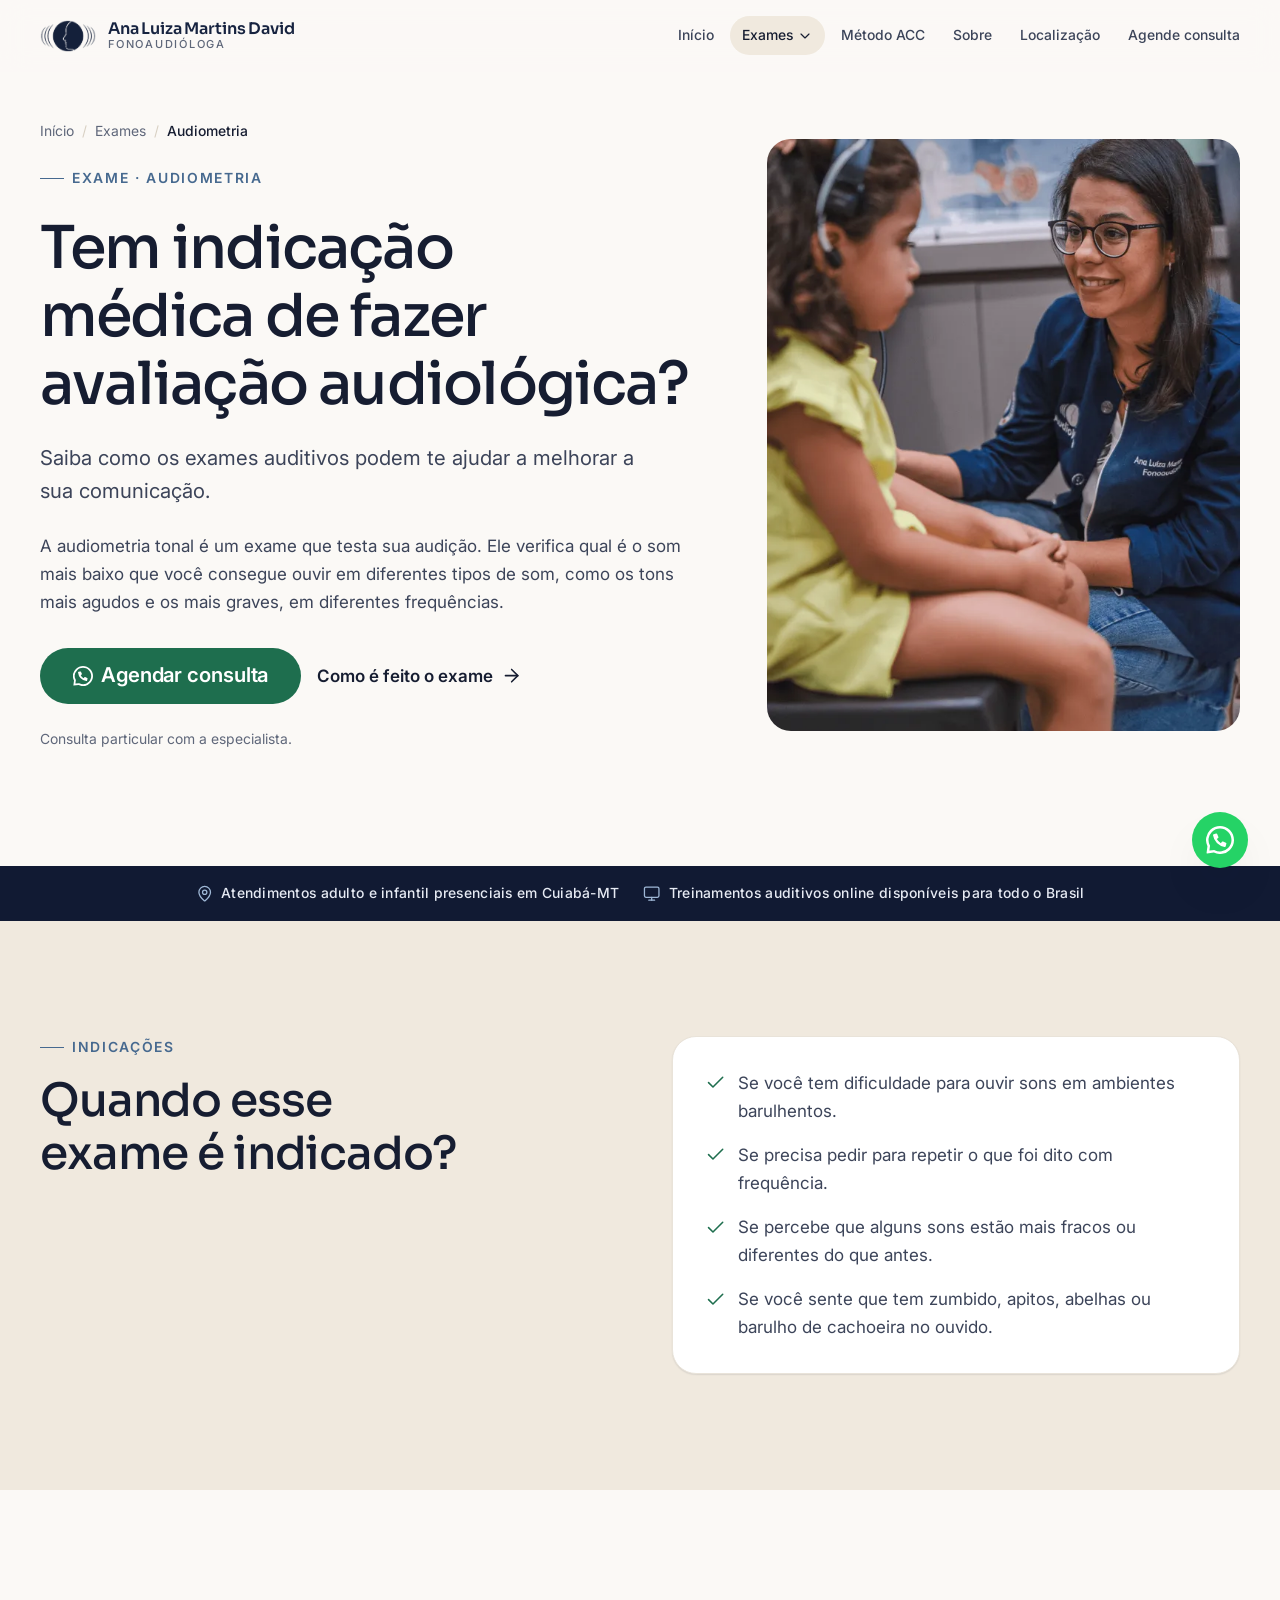
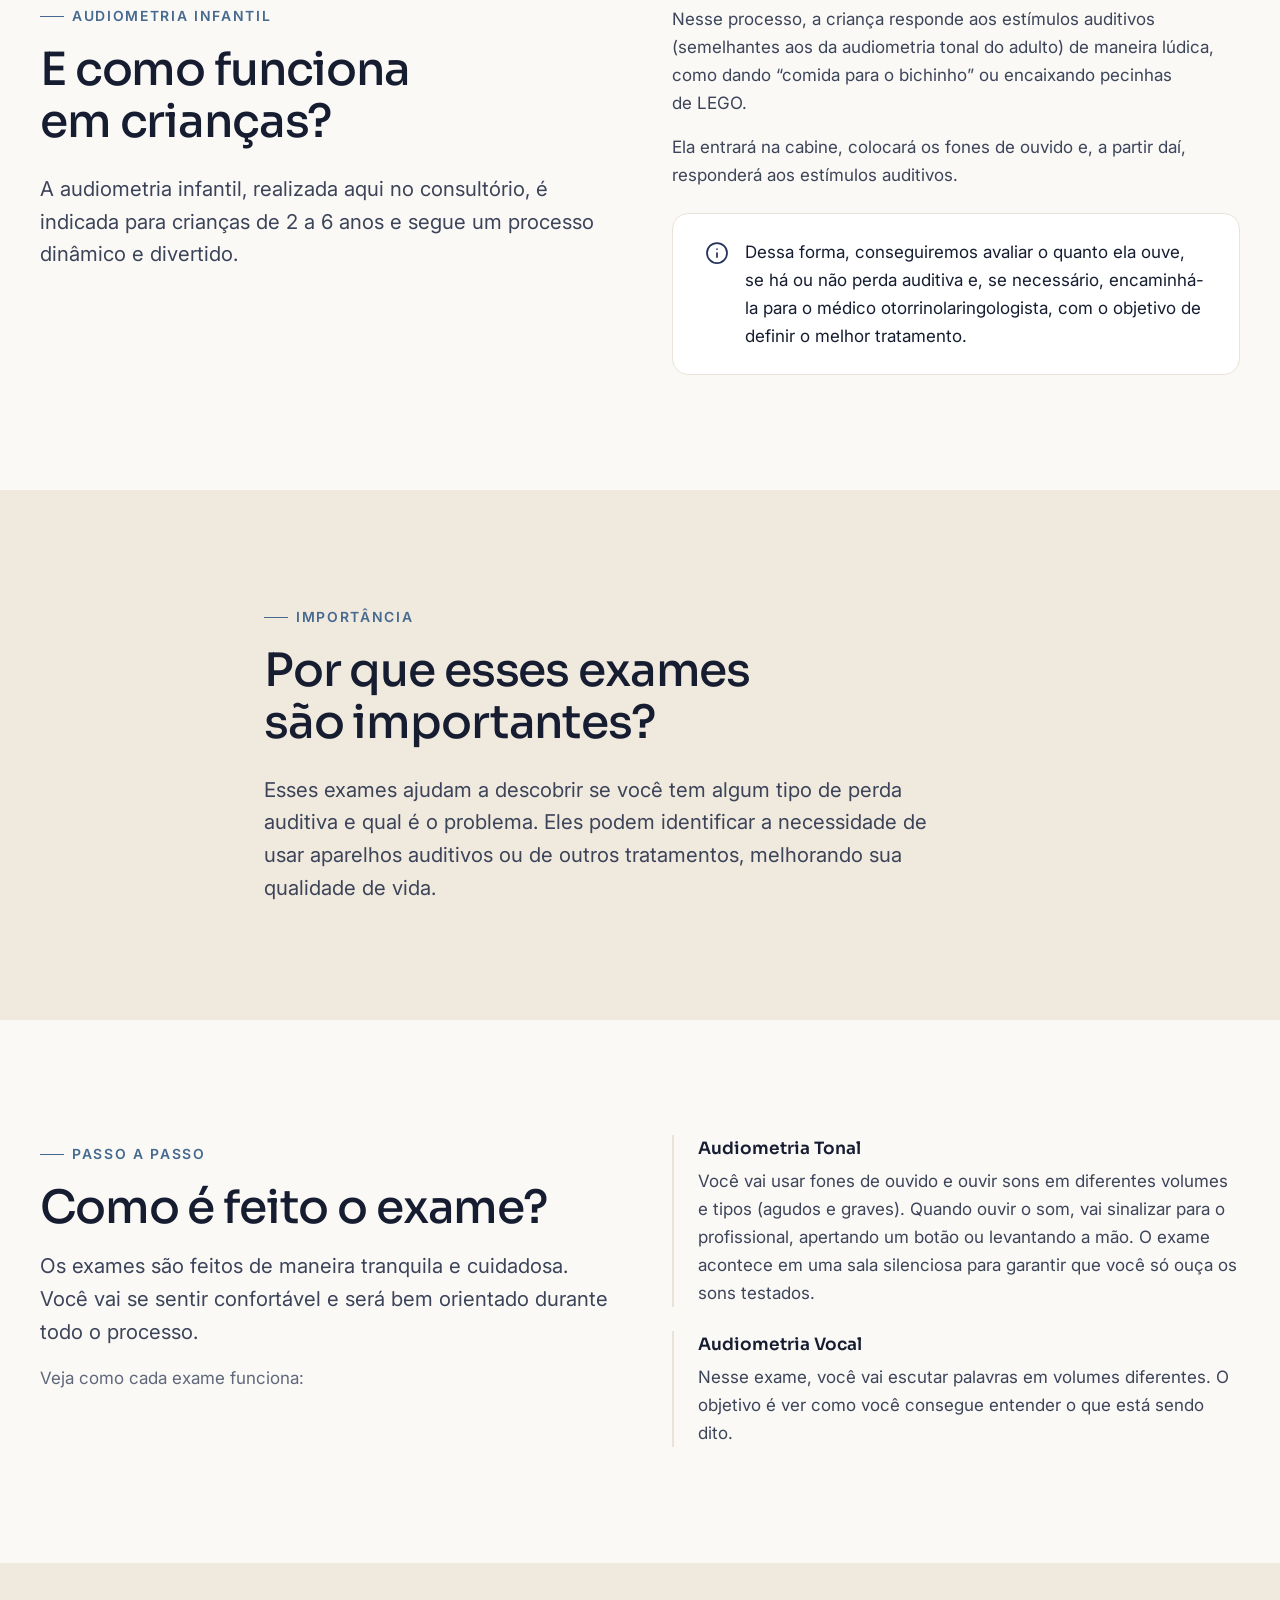
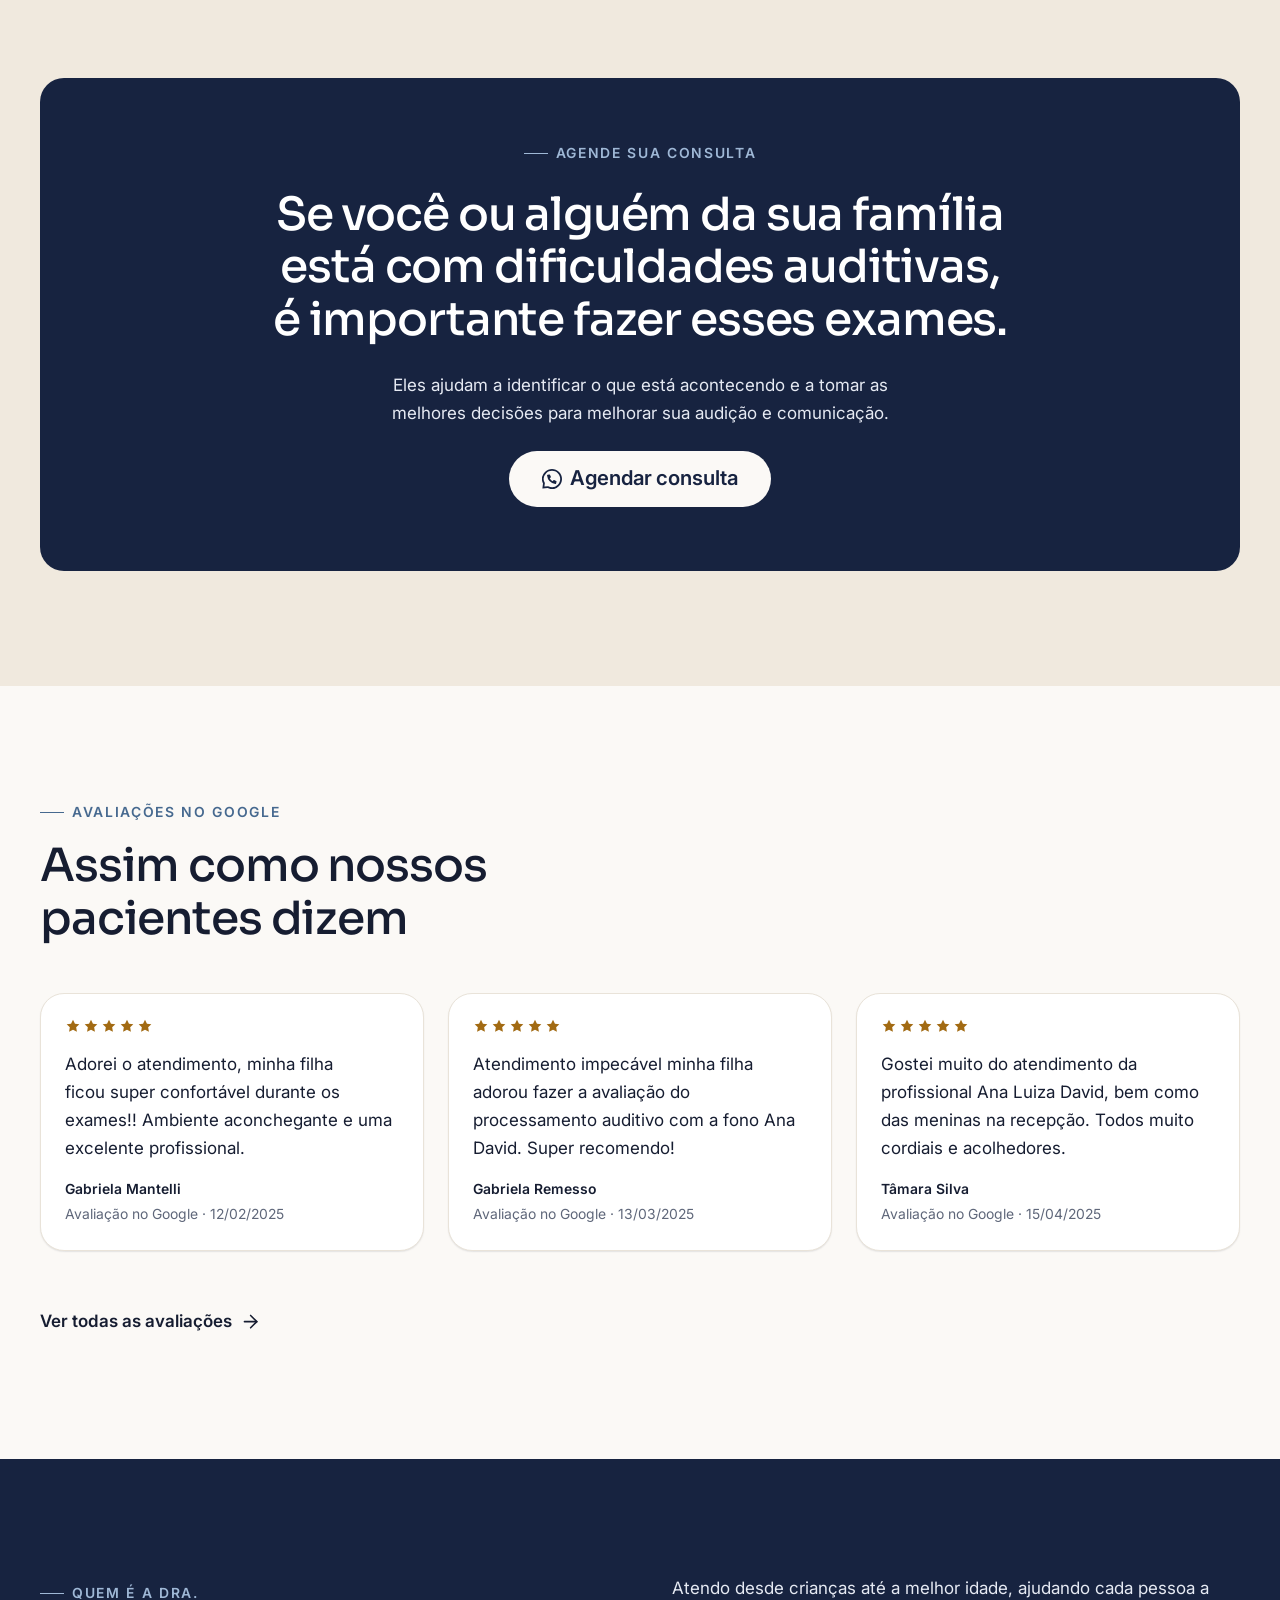
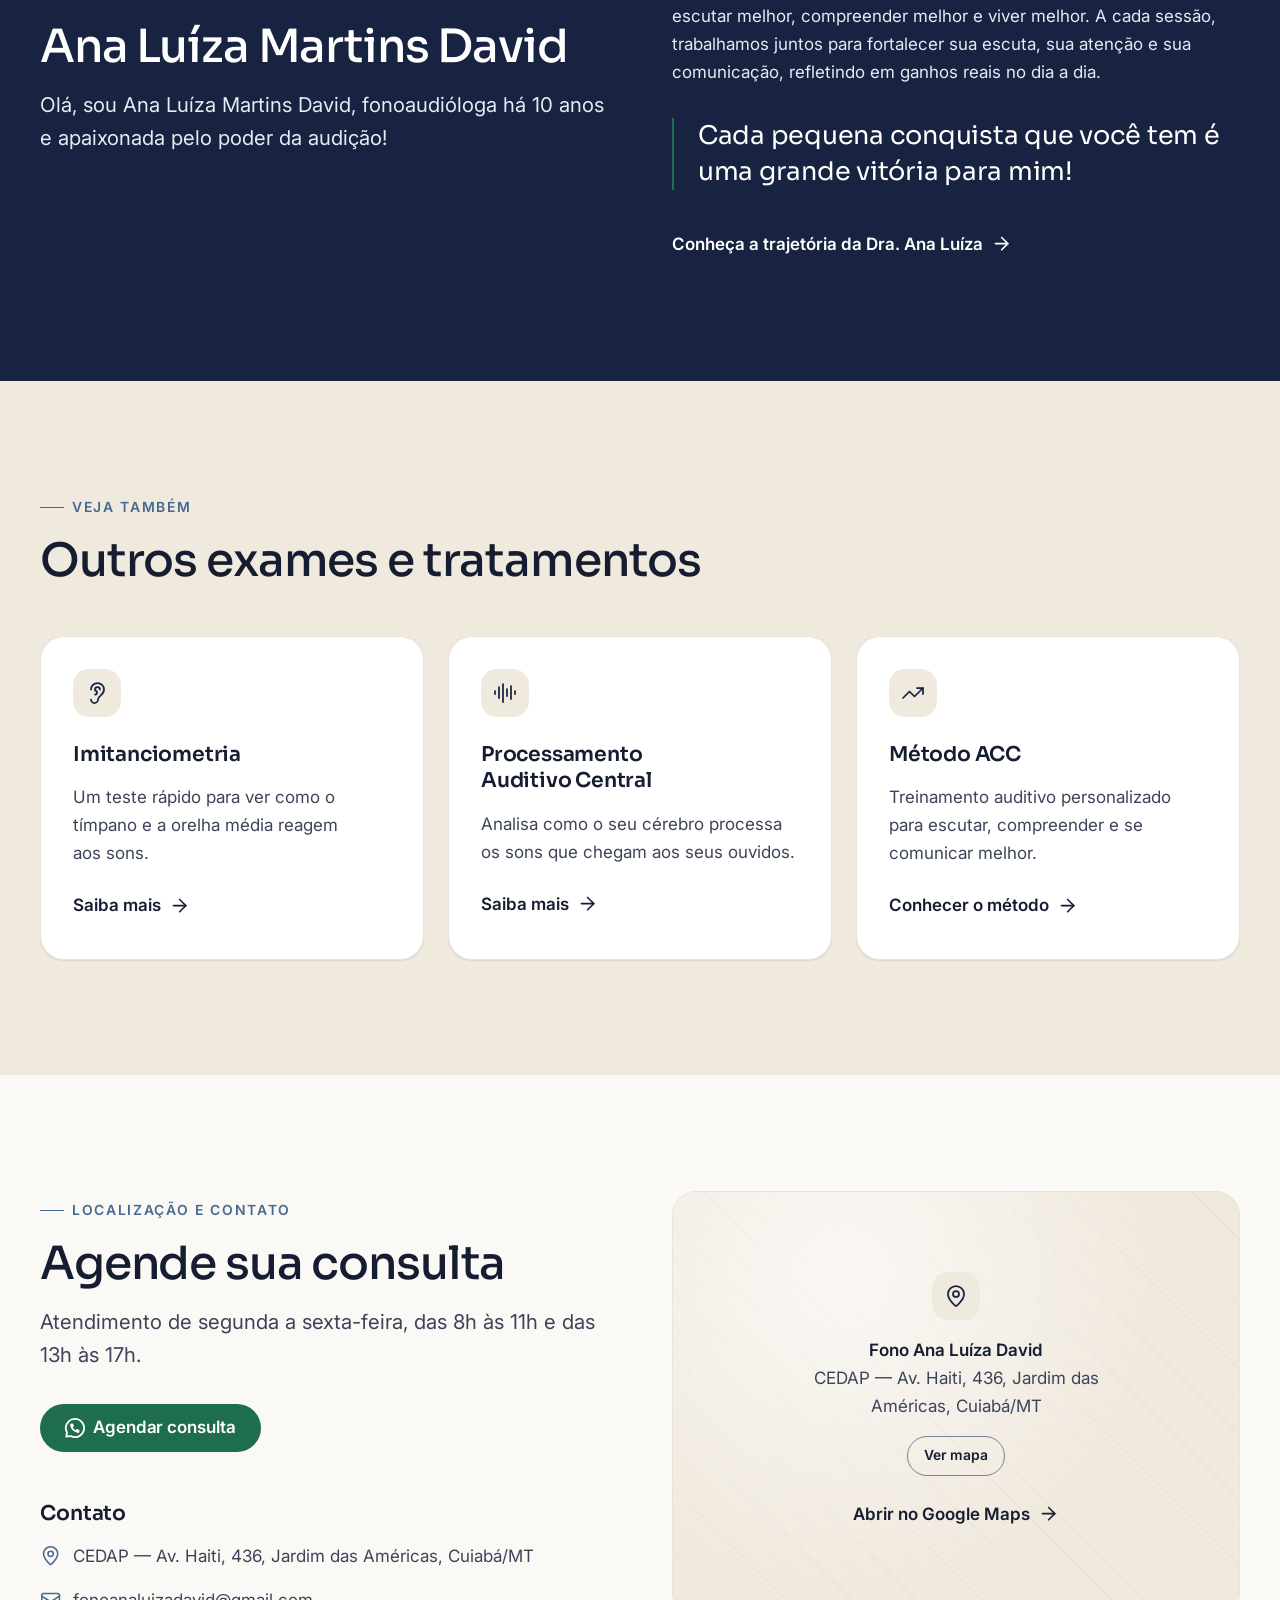
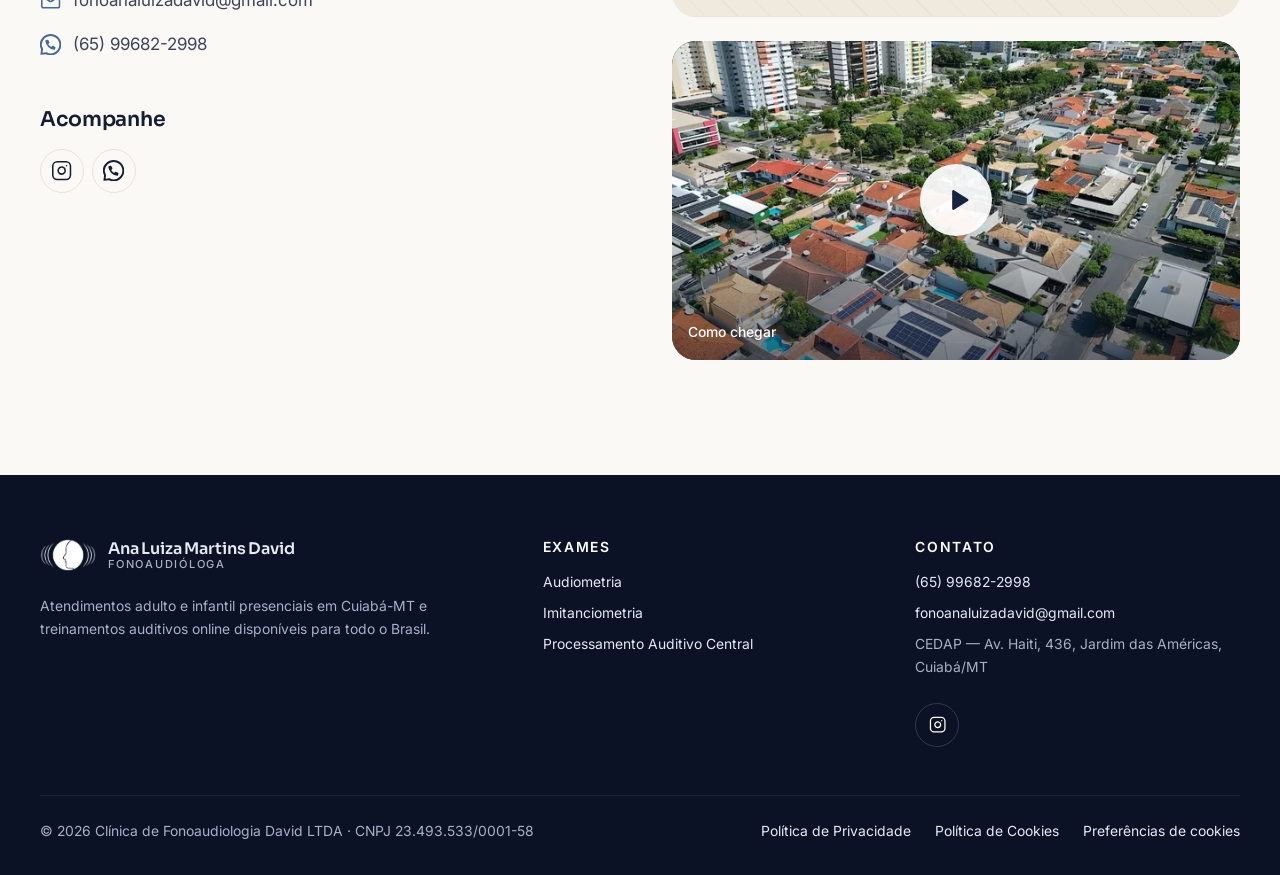
==== commit 0b6e120b: "Corrige o telefone do WhatsApp para (65) 99682-2998 Links wa.me, texto exibido e dados estruturados " ====
--- a/audiometria/index.html
+++ b/audiometria/index.html
@@ -27,8 +27,8 @@
   <meta property="og:title" content="Audiometria tonal, vocal e infantil em Cuiabá">
   <meta property="og:description" content="Avaliação completa da audição de adultos e crianças, com a fonoaudióloga Ana Luíza Martins David.">
   <meta property="og:url" content="https://guiooak.github.io/fonoanaluiza/audiometria/">
-  <meta property="og:image" content="https://guiooak.github.io/fonoanaluiza/assets/img/og-audiometria.jpg">
-  <meta property="og:image:secure_url" content="https://guiooak.github.io/fonoanaluiza/assets/img/og-audiometria.jpg">
+  <meta property="og:image" content="https://guiooak.github.io/fonoanaluiza/assets/img/og-audiometria-v2.jpg">
+  <meta property="og:image:secure_url" content="https://guiooak.github.io/fonoanaluiza/assets/img/og-audiometria-v2.jpg">
   <meta property="og:image:type" content="image/jpeg">
   <meta property="og:image:width" content="1200">
   <meta property="og:image:height" content="630">
@@ -36,7 +36,7 @@
   <meta name="twitter:card" content="summary_large_image">
   <meta name="twitter:title" content="Audiometria tonal, vocal e infantil em Cuiabá">
   <meta name="twitter:description" content="Avaliação completa da audição de adultos e crianças, com a fonoaudióloga Ana Luíza Martins David.">
-  <meta name="twitter:image" content="https://guiooak.github.io/fonoanaluiza/assets/img/og-audiometria.jpg">
+  <meta name="twitter:image" content="https://guiooak.github.io/fonoanaluiza/assets/img/og-audiometria-v2.jpg">
   <meta name="twitter:image:alt" content="Dra. Ana Luíza Martins David, fonoaudióloga, e o texto: Audiometria tonal, vocal e infantil em Cuiabá">
 
   <script>document.documentElement.classList.add("js");</script>
@@ -59,7 +59,7 @@
         "url": "https://fonoanaluizadavid.com.br/audiometria/",
         "inLanguage": "pt-BR",
         "about": { "@type": "MedicalTest", "name": "Audiometria tonal e vocal" },
-        "provider": { "@type": "MedicalBusiness", "name": "Fono Ana Luíza David", "url": "https://fonoanaluizadavid.com.br/", "telephone": "+55 65 99868-2998" }
+        "provider": { "@type": "MedicalBusiness", "name": "Fono Ana Luíza David", "url": "https://fonoanaluizadavid.com.br/", "telephone": "+55 65 99682-2998" }
       },
       {
         "@type": "BreadcrumbList",
@@ -122,9 +122,6 @@
       <li><a href="../#localizacao">Localização</a></li>
       <li><a href="#agendar">Agende consulta</a></li>
     </ul>
-    <a class="btn btn--lg btn--block" href="https://wa.me/5565998682998" data-cta="menu-mobile" target="_blank" rel="noopener">
-      <svg class="icon" aria-hidden="true"><use href="../assets/img/icons.svg#whatsapp"/></svg> Agendar consulta
-    </a>
   </nav>
 
   <main id="conteudo">
@@ -145,7 +142,7 @@
           <p class="lead">Saiba como os exames auditivos podem te ajudar a melhorar a sua comunicação.</p>
           <p>A audiometria tonal é um exame que testa sua audição. Ele verifica qual é o som mais baixo que você consegue ouvir em diferentes tipos de som, como os tons mais agudos e os mais graves, em diferentes frequências.</p>
           <div class="hero__actions">
-            <a class="btn btn--lg" href="https://wa.me/5565998682998" target="_blank" rel="noopener" data-cta="hero">
+            <a class="btn btn--lg" href="https://wa.me/5565996822998" target="_blank" rel="noopener" data-cta="hero">
               <svg class="icon" aria-hidden="true"><use href="../assets/img/icons.svg#whatsapp"/></svg> Agendar consulta
             </a>
             <a class="link-arrow" href="#como-e-feito">Como é feito o exame <svg class="icon" aria-hidden="true"><use href="../assets/img/icons.svg#arrow-right"/></svg></a>
@@ -238,7 +235,7 @@
           <span class="eyebrow">Agende sua consulta</span>
           <h2>Se você ou alguém da sua família está com dificuldades auditivas, é importante fazer esses exames.</h2>
           <p>Eles ajudam a identificar o que está acontecendo e a tomar as melhores decisões para melhorar sua audição e comunicação.</p>
-          <a class="btn btn--lg" href="https://wa.me/5565998682998" target="_blank" rel="noopener" data-cta="cta-final">
+          <a class="btn btn--lg" href="https://wa.me/5565996822998" target="_blank" rel="noopener" data-cta="cta-final">
             <svg class="icon" aria-hidden="true"><use href="../assets/img/icons.svg#whatsapp"/></svg> Agendar consulta
           </a>
         </div>
@@ -328,7 +325,7 @@
             <span class="eyebrow">Localização e contato</span>
             <h2>Agende sua consulta</h2>
             <p class="lead">Atendimento de segunda a sexta-feira, das 8h às 11h e das 13h às 17h.</p>
-            <a class="btn" style="--flow-space:var(--space-8)" href="https://wa.me/5565998682998" data-cta="localizacao" target="_blank" rel="noopener">
+            <a class="btn" style="--flow-space:var(--space-8)" href="https://wa.me/5565996822998" data-cta="localizacao" target="_blank" rel="noopener">
               <svg class="icon" aria-hidden="true"><use href="../assets/img/icons.svg#whatsapp"/></svg> Agendar consulta
             </a>
           </div>
@@ -337,14 +334,14 @@
             <ul class="contact-list">
               <li><svg class="icon" aria-hidden="true"><use href="../assets/img/icons.svg#map-pin"/></svg><span>CEDAP — Av. Haiti, 436, Jardim das Américas, Cuiabá/MT</span></li>
               <li><svg class="icon" aria-hidden="true"><use href="../assets/img/icons.svg#mail"/></svg><a href="mailto:fonoanaluizadavid@gmail.com">fonoanaluizadavid@gmail.com</a></li>
-              <li><svg class="icon" aria-hidden="true"><use href="../assets/img/icons.svg#whatsapp"/></svg><a href="https://wa.me/5565998682998" data-cta="contato" target="_blank" rel="noopener">(65) 99868-2998</a></li>
+              <li><svg class="icon" aria-hidden="true"><use href="../assets/img/icons.svg#whatsapp"/></svg><a href="https://wa.me/5565996822998" data-cta="contato" target="_blank" rel="noopener">(65) 99682-2998</a></li>
             </ul>
           </div>
           <div class="stack" style="--stack-gap:var(--space-4)">
             <h3 class="h4">Acompanhe</h3>
             <div class="social">
               <a href="https://www.instagram.com/fonoanaluizadavid/" aria-label="Instagram" rel="noopener" target="_blank"><svg class="icon" aria-hidden="true"><use href="../assets/img/icons.svg#instagram"/></svg></a>
-              <a href="https://wa.me/5565998682998" aria-label="WhatsApp" data-cta="social" target="_blank" rel="noopener"><svg class="icon" aria-hidden="true"><use href="../assets/img/icons.svg#whatsapp"/></svg></a>
+              <a href="https://wa.me/5565996822998" aria-label="WhatsApp" data-cta="social" target="_blank" rel="noopener"><svg class="icon" aria-hidden="true"><use href="../assets/img/icons.svg#whatsapp"/></svg></a>
             </div>
           </div>
         </div>
@@ -390,7 +387,7 @@
         <div>
           <h2>Contato</h2>
           <ul class="stack" role="list" style="--stack-gap:var(--space-2)">
-            <li><a href="https://wa.me/5565998682998" data-cta="rodape" target="_blank" rel="noopener">(65) 99868-2998</a></li>
+            <li><a href="https://wa.me/5565996822998" data-cta="rodape" target="_blank" rel="noopener">(65) 99682-2998</a></li>
             <li><a href="mailto:fonoanaluizadavid@gmail.com">fonoanaluizadavid@gmail.com</a></li>
             <li>CEDAP — Av. Haiti, 436, Jardim das Américas, Cuiabá/MT</li>
           </ul>
@@ -410,7 +407,7 @@
     </div>
   </footer>
 
-  <a class="wa-float" href="https://wa.me/5565998682998" aria-label="Conversar no WhatsApp" data-cta="flutuante" target="_blank" rel="noopener">
+  <a class="wa-float" href="https://wa.me/5565996822998" aria-label="Conversar no WhatsApp" data-cta="flutuante" target="_blank" rel="noopener">
     <svg class="icon" aria-hidden="true"><use href="../assets/img/icons.svg#whatsapp"/></svg>
   </a>
 
--- a/assets/css/styles.css
+++ b/assets/css/styles.css
@@ -400,6 +400,7 @@
   line-height: 1;
   letter-spacing: -0.05em;
   color: var(--color-heading);
+  font-variant-numeric: tabular-nums; /* dígitos de largura fixa: a contagem não "pula" */
 }
 .stat__label { font-size: var(--step-2); font-family: var(--font-display); color: var(--color-heading); max-width: 30ch; line-height: var(--leading-snug); }
 .stat__source { font-size: var(--step--1); color: var(--color-muted); }
@@ -791,6 +792,8 @@
   position: absolute;
   top: calc(100% + var(--space-2));
   left: 50%;
+  display: grid;
+  gap: var(--space-2); /* igual ao padding do dropdown: separa os fundos de item ativo e hover */
   min-width: 17rem;
   padding: var(--space-2);
   margin: 0;
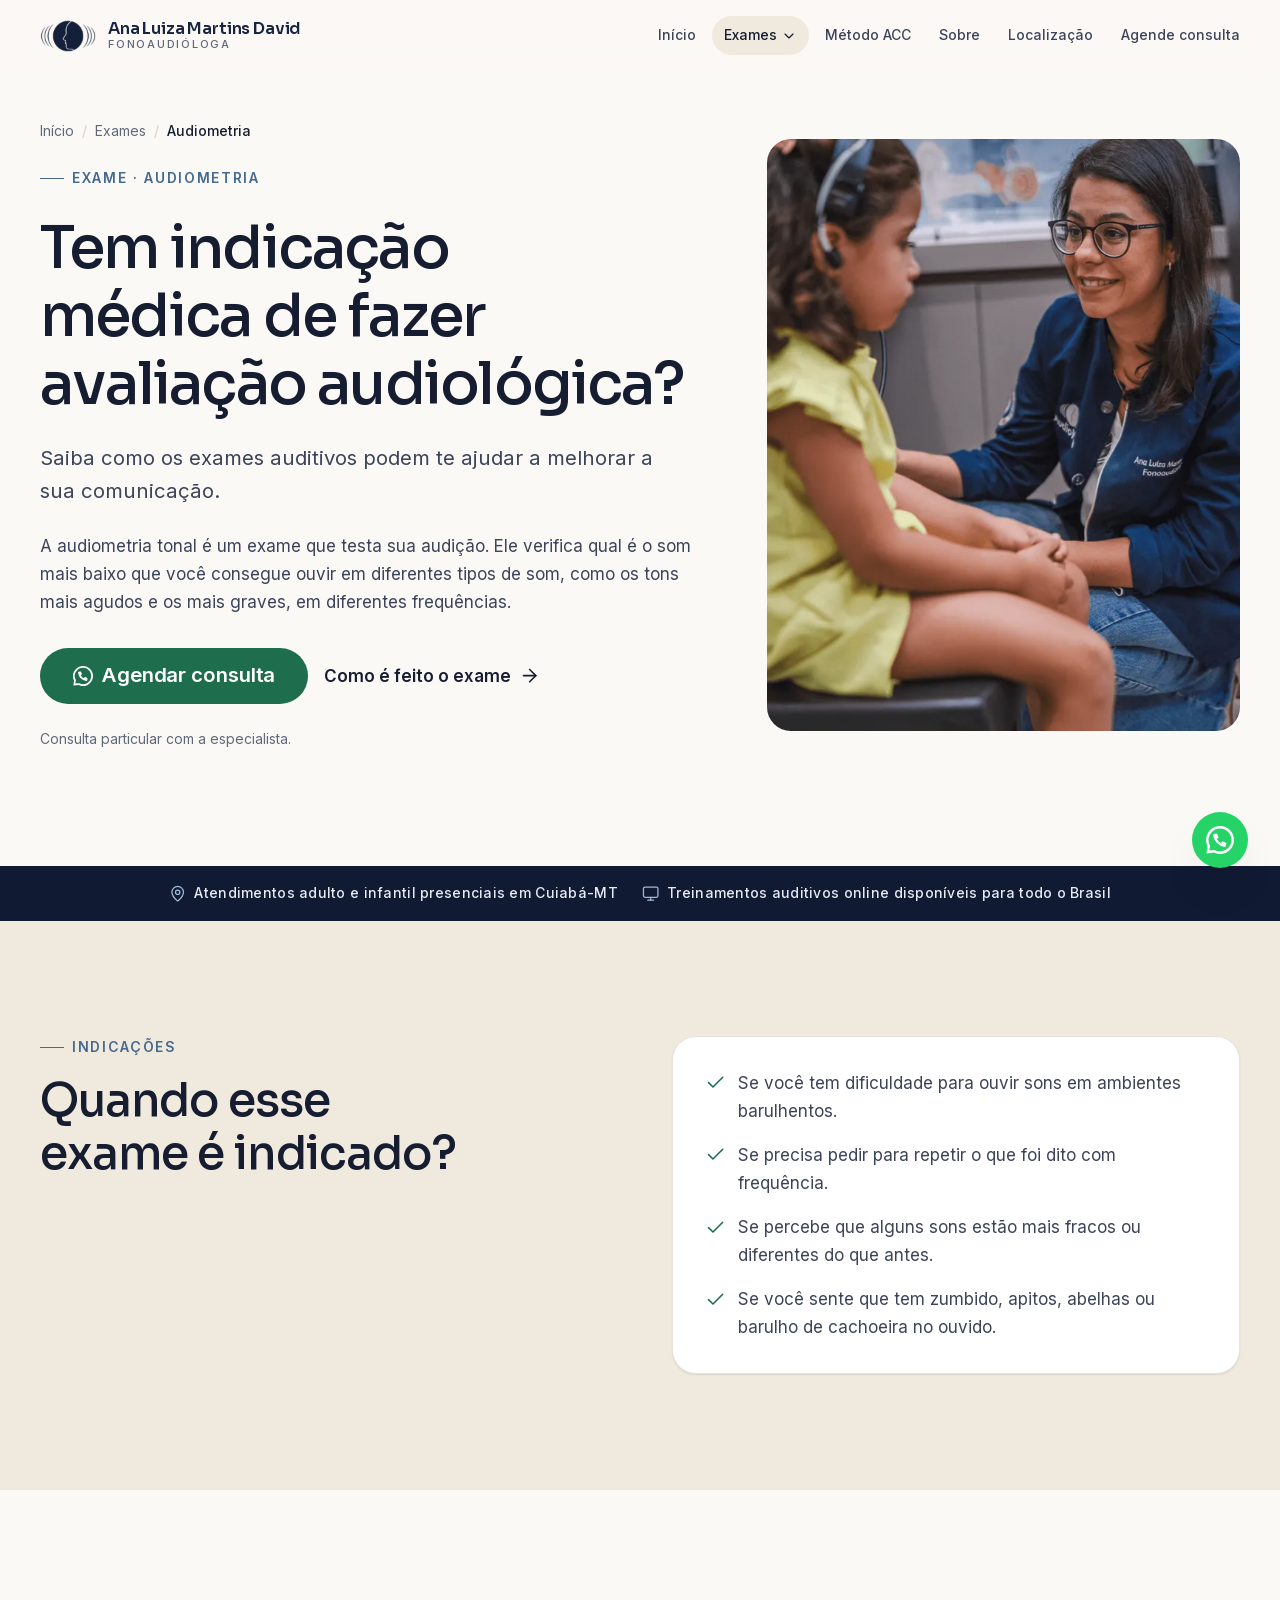
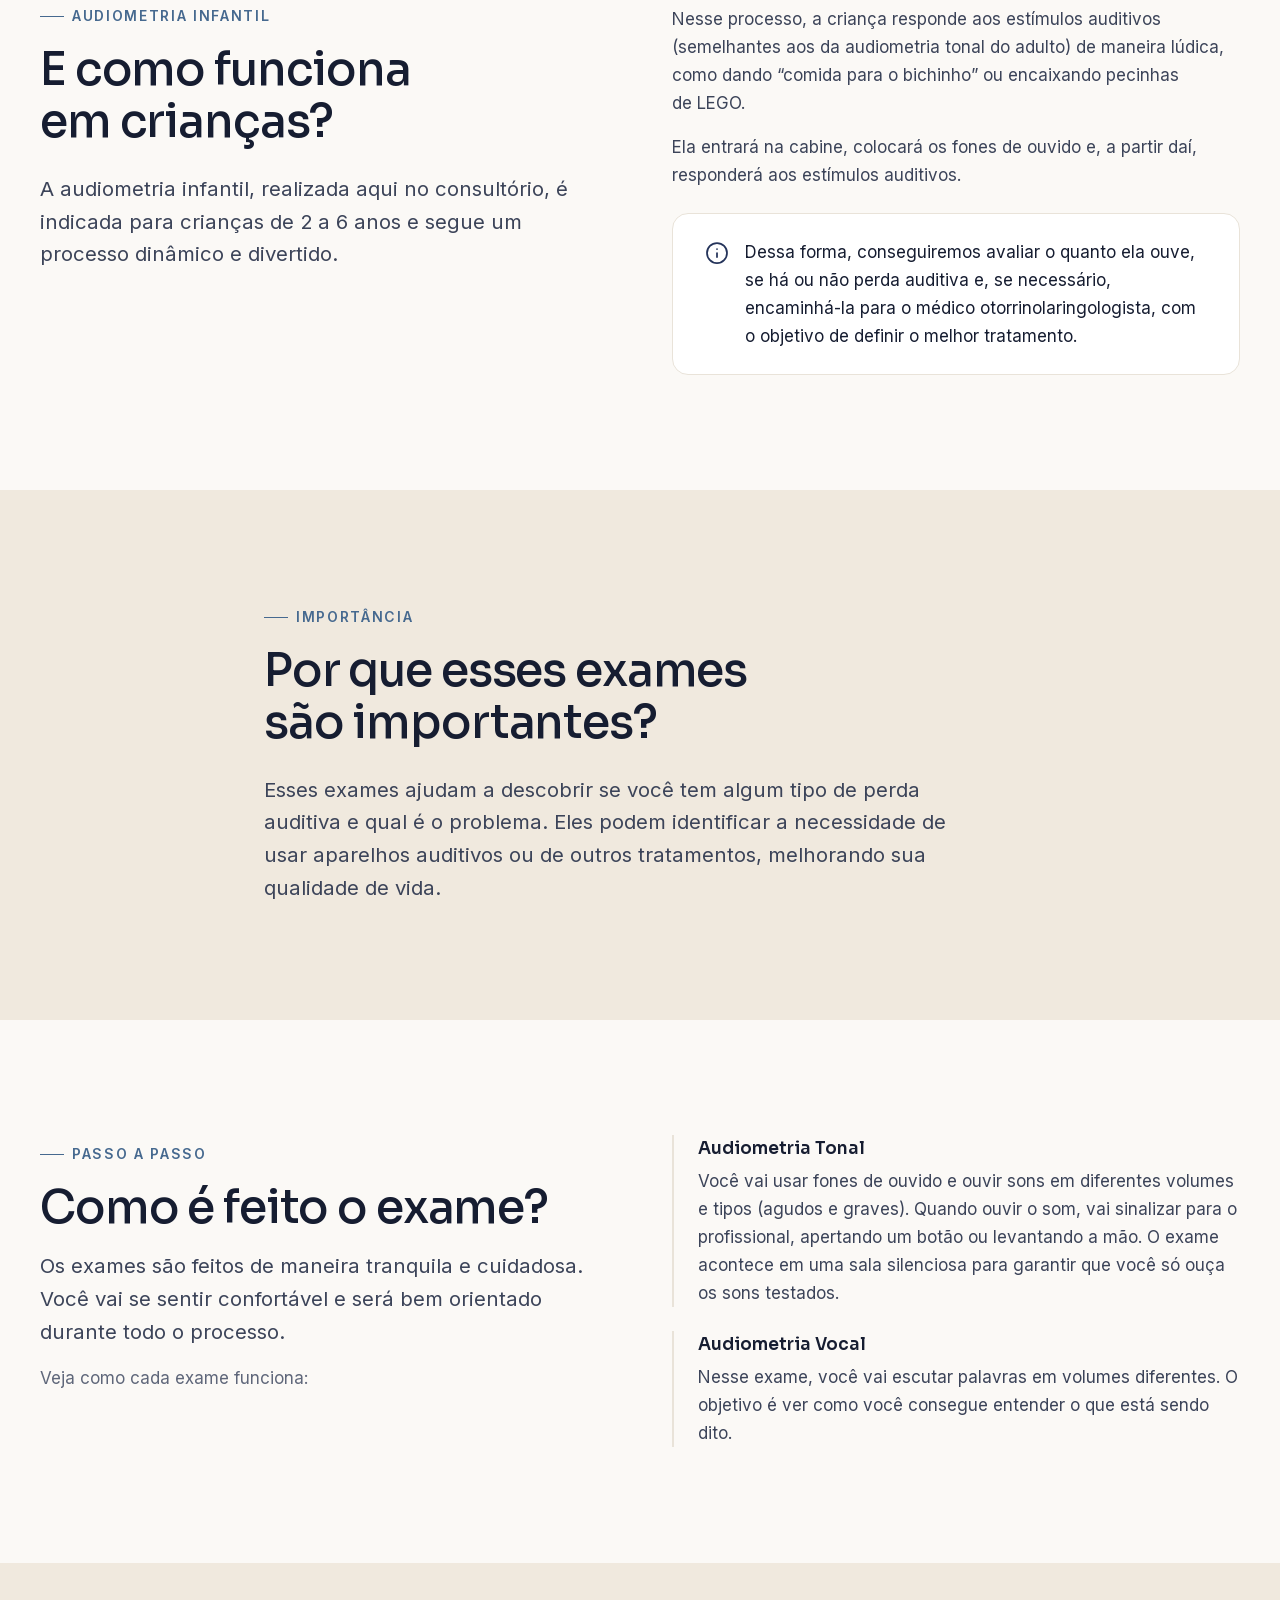
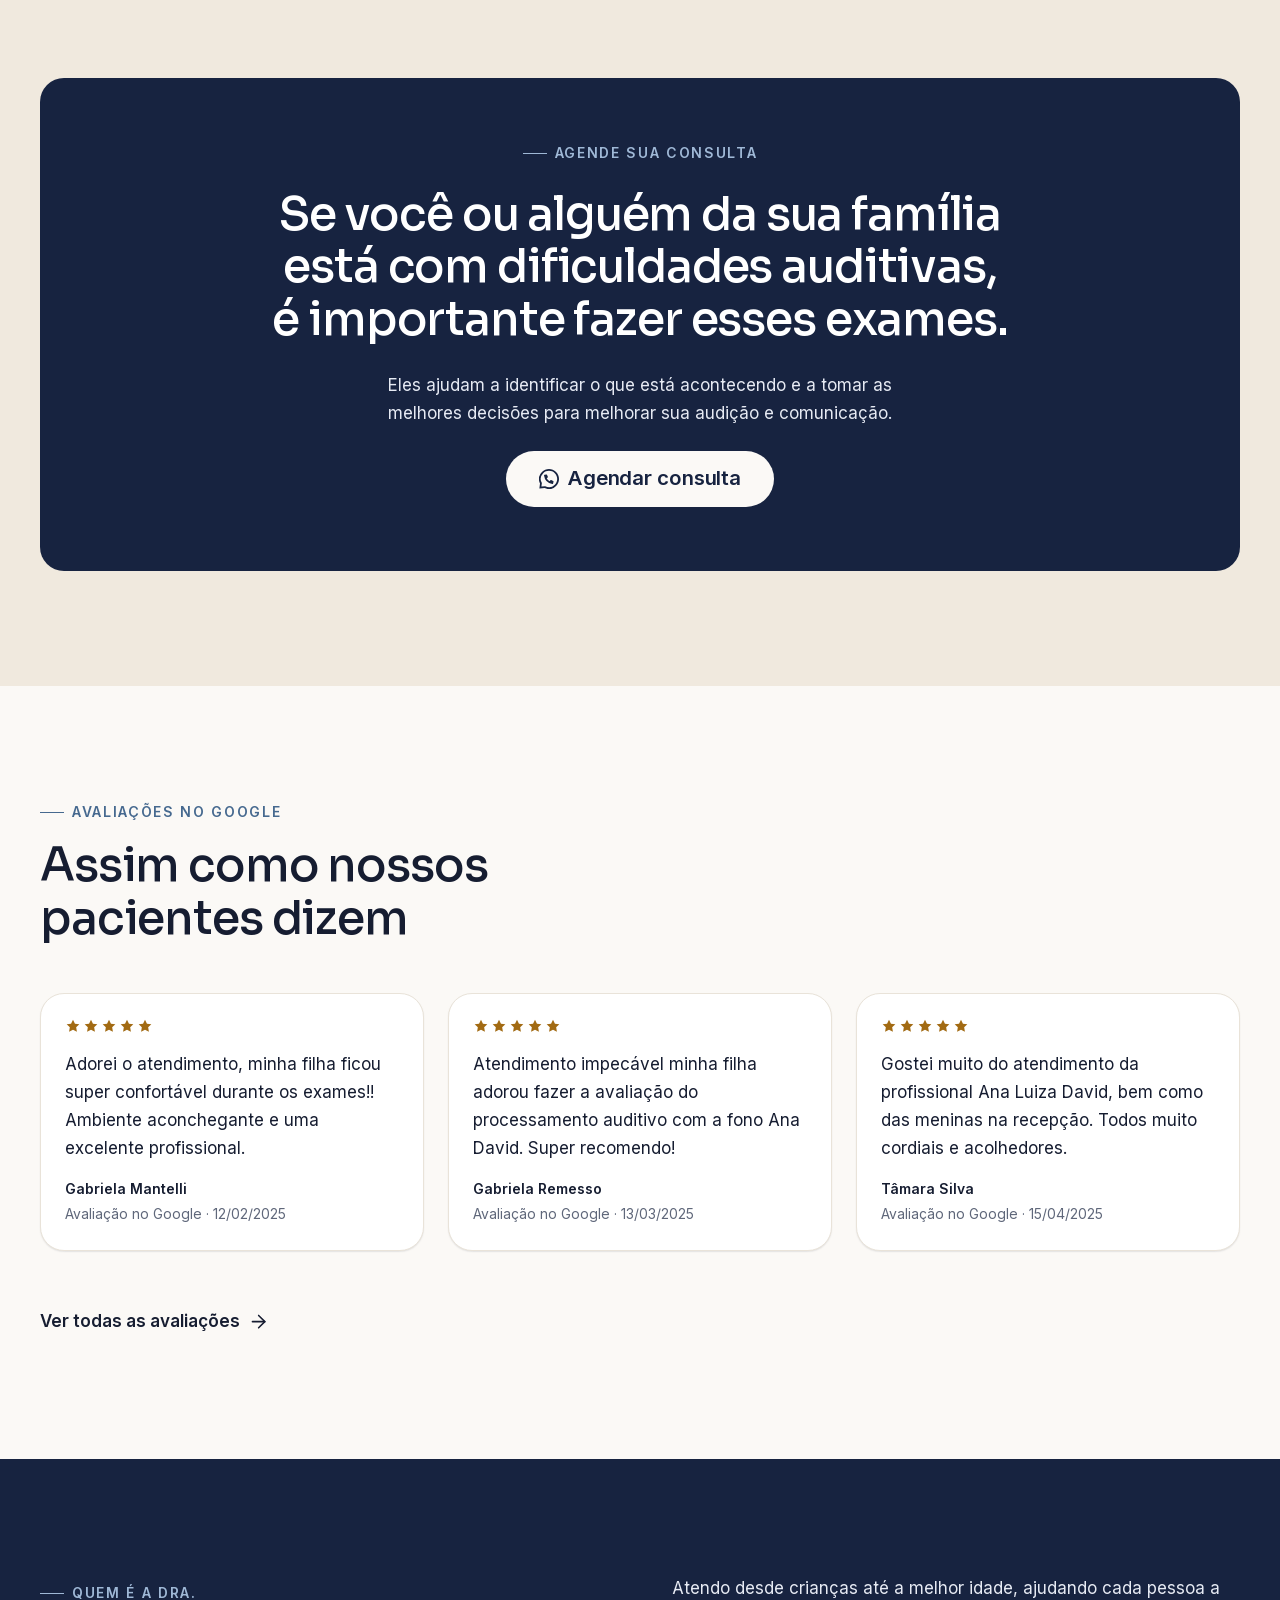
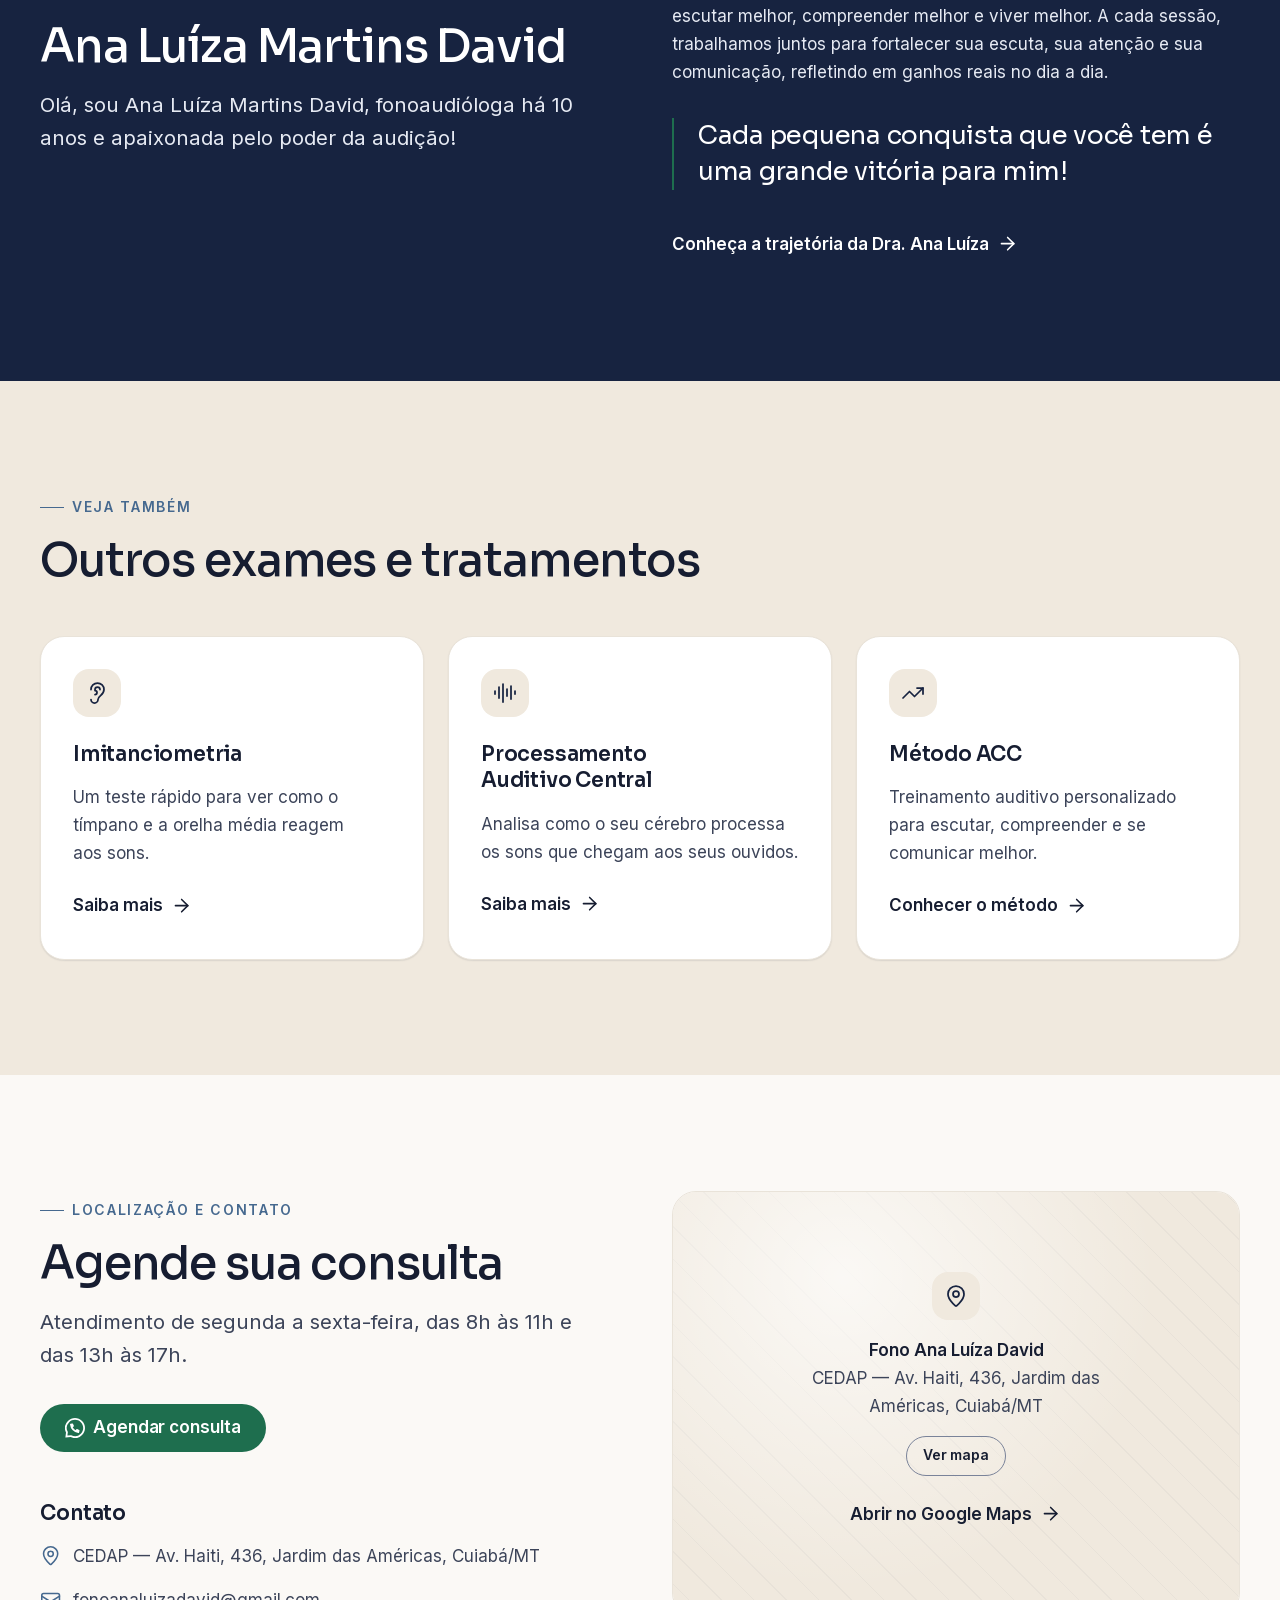
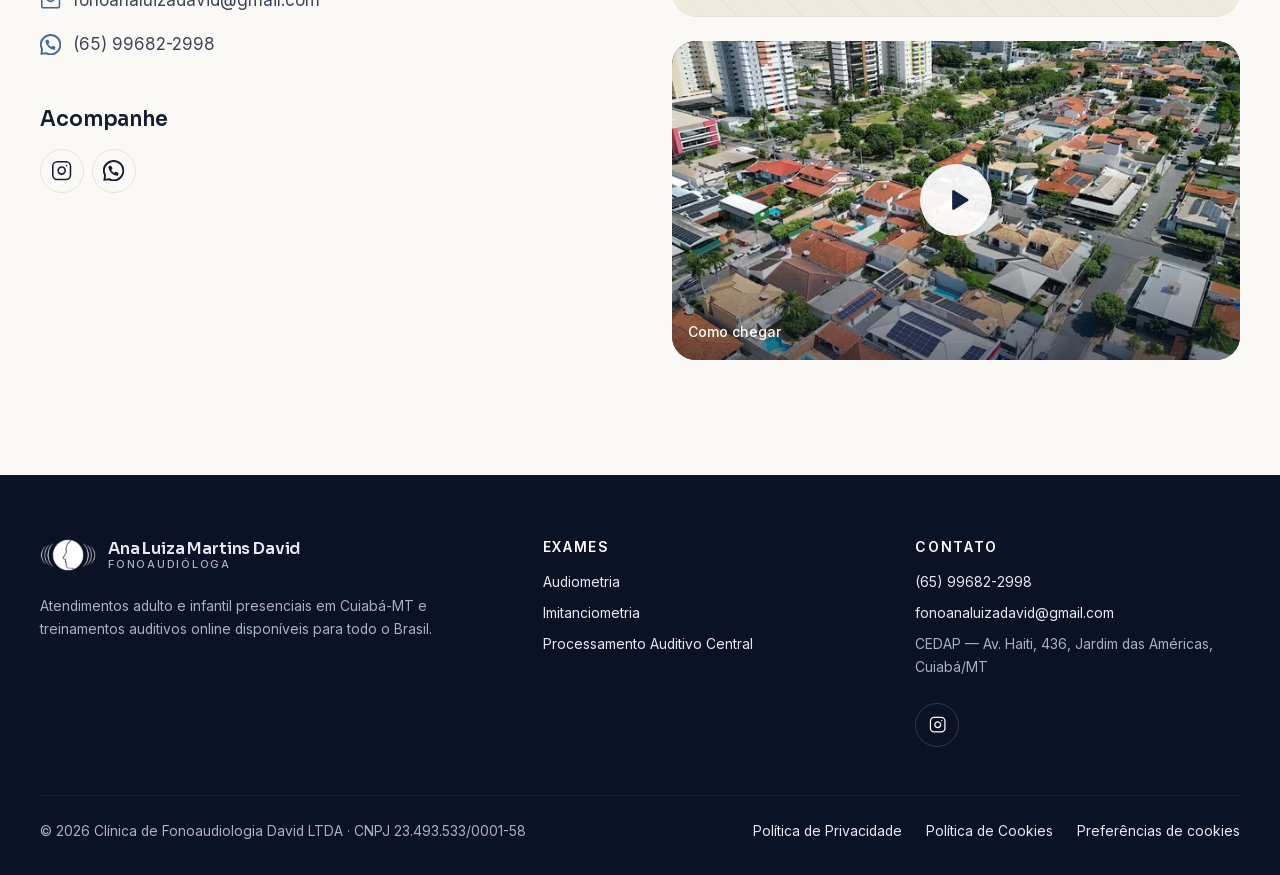
==== commit 6fe76680: "Desempenho e SEO: fontes locais, seção Exames e imagens otimizadas - Sora e Inter hospedadas no site" ====
--- a/audiometria/index.html
+++ b/audiometria/index.html
@@ -3,8 +3,8 @@
 <head>
   <meta charset="utf-8">
   <meta name="viewport" content="width=device-width, initial-scale=1">
-  <title>Audiometria em Cuiabá — tonal, vocal e infantil | Fono Ana Luíza David</title>
-  <meta name="description" content="Audiometria tonal, vocal e infantil em Cuiabá-MT: entenda quando o exame é indicado, como é feito e por que é importante para a sua audição.">
+  <title>Audiometria em Cuiabá: tonal, vocal e infantil | Ana Luíza</title>
+  <meta name="description" content="Exame de audiometria tonal, vocal e infantil em Cuiabá-MT com fonoaudióloga especialista. Saiba quando é indicado e como é feito. Agende pelo WhatsApp.">
   <link rel="canonical" href="https://fonoanaluizadavid.com.br/audiometria/">
   <meta name="theme-color" content="#172340">
 
@@ -24,29 +24,28 @@
   <meta property="og:type" content="website">
   <meta property="og:locale" content="pt_BR">
   <meta property="og:site_name" content="Fono Ana Luíza David">
-  <meta property="og:title" content="Audiometria tonal, vocal e infantil em Cuiabá">
-  <meta property="og:description" content="Avaliação completa da audição de adultos e crianças, com a fonoaudióloga Ana Luíza Martins David.">
+  <meta property="og:title" content="Audiometria em Cuiabá: tonal, vocal e infantil">
+  <meta property="og:description" content="Avalie a audição de adultos e crianças com a fonoaudióloga Ana Luíza Martins David.">
   <meta property="og:url" content="https://guiooak.github.io/fonoanaluiza/audiometria/">
   <meta property="og:image" content="https://guiooak.github.io/fonoanaluiza/assets/img/og-audiometria-v2.jpg">
   <meta property="og:image:secure_url" content="https://guiooak.github.io/fonoanaluiza/assets/img/og-audiometria-v2.jpg">
   <meta property="og:image:type" content="image/jpeg">
   <meta property="og:image:width" content="1200">
   <meta property="og:image:height" content="630">
-  <meta property="og:image:alt" content="Dra. Ana Luíza Martins David, fonoaudióloga, e o texto: Audiometria tonal, vocal e infantil em Cuiabá">
+  <meta property="og:image:alt" content="Dra. Ana Luíza Martins David, fonoaudióloga, e o texto: Audiometria em Cuiabá: tonal, vocal e infantil">
   <meta name="twitter:card" content="summary_large_image">
-  <meta name="twitter:title" content="Audiometria tonal, vocal e infantil em Cuiabá">
-  <meta name="twitter:description" content="Avaliação completa da audição de adultos e crianças, com a fonoaudióloga Ana Luíza Martins David.">
+  <meta name="twitter:title" content="Audiometria em Cuiabá: tonal, vocal e infantil">
+  <meta name="twitter:description" content="Avalie a audição de adultos e crianças com a fonoaudióloga Ana Luíza Martins David.">
   <meta name="twitter:image" content="https://guiooak.github.io/fonoanaluiza/assets/img/og-audiometria-v2.jpg">
-  <meta name="twitter:image:alt" content="Dra. Ana Luíza Martins David, fonoaudióloga, e o texto: Audiometria tonal, vocal e infantil em Cuiabá">
+  <meta name="twitter:image:alt" content="Dra. Ana Luíza Martins David, fonoaudióloga, e o texto: Audiometria em Cuiabá: tonal, vocal e infantil">
 
   <script>document.documentElement.classList.add("js");</script>
 
 
   <link rel="icon" href="../assets/img/favicon-32.png" sizes="32x32">
   <link rel="apple-touch-icon" href="../assets/img/apple-touch-icon.png">
-  <link rel="preconnect" href="https://fonts.googleapis.com">
-  <link rel="preconnect" href="https://fonts.gstatic.com" crossorigin>
-  <link rel="stylesheet" href="https://fonts.googleapis.com/css2?family=Inter:wght@400;500;600&family=Sora:wght@300;400;500;600&display=swap">
+  <link rel="preload" href="../assets/fonts/sora-latin.woff2" as="font" type="font/woff2" crossorigin>
+  <link rel="preload" href="../assets/fonts/inter-latin.woff2" as="font" type="font/woff2" crossorigin>
   <link rel="stylesheet" href="../assets/css/styles.css">
 
   <script type="application/ld+json">
@@ -78,9 +77,9 @@
   <!-- ===================== HEADER ===================== -->
   <header class="site-header">
     <div class="container site-header__inner">
-      <a class="brand" href="../" aria-label="Ana Luiza Martins David, fonoaudióloga — início">
-        <img src="../assets/img/logo-icone.png" alt="" width="540" height="308">
-        <span class="brand__name" aria-hidden="true">Ana Luiza Martins David<small>Fonoaudióloga</small></span>
+      <a class="brand" href="../">
+        <img src="../assets/img/logo-icone.webp" alt="" width="168" height="96">
+        <span class="brand__name">Ana Luiza Martins David <small>Fonoaudióloga</small></span>
       </a>
       <nav class="nav" aria-label="Principal">
         <ul class="nav__list">
@@ -150,7 +149,7 @@
           <p class="cta-note">Consulta particular com a especialista.</p>
         </div>
         <div class="media media--portrait hero__media" data-reveal>
-          <img src="../assets/img/dra-paciente-960.webp" srcset="../assets/img/dra-paciente-640.webp 640w, ../assets/img/dra-paciente-960.webp 960w" sizes="(min-width: 56rem) 30rem, 90vw" alt="Dra. Ana Luíza em atendimento com uma criança usando fones de ouvido" width="960" height="1375" fetchpriority="high">
+          <img src="../assets/img/dra-paciente-960.webp" srcset="../assets/img/dra-paciente-640.webp 640w, ../assets/img/dra-paciente-960.webp 960w" sizes="(min-width: 56rem) 30rem, min(90vw, 30rem)" alt="Dra. Ana Luíza em atendimento com uma criança usando fones de ouvido" width="960" height="1375" fetchpriority="high">
         </div>
       </div>
     </section>
@@ -370,9 +369,9 @@
     <div class="container">
       <div class="site-footer__grid">
         <div>
-          <a class="brand brand--light" href="../" aria-label="Ana Luiza Martins David, fonoaudióloga — início">
-            <img src="../assets/img/logo-icone-branco.png" alt="" width="540" height="308" loading="lazy">
-            <span class="brand__name" aria-hidden="true">Ana Luiza Martins David<small>Fonoaudióloga</small></span>
+          <a class="brand brand--light" href="../">
+            <img src="../assets/img/logo-icone-branco.webp" alt="" width="168" height="96" loading="lazy">
+            <span class="brand__name">Ana Luiza Martins David <small>Fonoaudióloga</small></span>
           </a>
           <p>Atendimentos adulto e infantil presenciais em Cuiabá-MT e treinamentos auditivos online disponíveis para todo o Brasil.</p>
         </div>
@@ -452,7 +451,7 @@
       <h3>4. Com quem os dados são compartilhados</h3>
       <p>Não vendemos nem alugamos dados pessoais. Para o site e o atendimento funcionarem, usamos serviços de terceiros, que tratam dados conforme as próprias políticas de privacidade:</p>
       <ul>
-        <li><strong>Google</strong>: Tag Manager, Analytics e Ads (somente com o seu aceite), Maps (somente quando você abre o mapa) e Fonts.</li>
+        <li><strong>Google</strong>: Tag Manager, Analytics e Ads (somente com o seu aceite) e Maps (somente quando você abre o mapa).</li>
         <li><strong>Meta</strong>: WhatsApp e Instagram, quando você conversa com a gente por esses canais.</li>
         <li><strong>Vimeo</strong>: exibição dos vídeos, carregados só quando você clica para assistir.</li>
         <li><strong>GitHub</strong>: hospedagem do site.</li>
@@ -516,7 +515,7 @@
         </table>
       </div>
       <p><strong>Serviços de terceiros (só quando você clica).</strong> Os vídeos (Vimeo) e o mapa (Google Maps) só são carregados quando você clica neles. Os vídeos usam o modo “não rastrear” do Vimeo; o Google Maps pode gravar cookies próprios, conforme a política do Google.</p>
-      <p>As fontes do site são carregadas dos servidores do Google Fonts. Elas não gravam cookies, mas o Google recebe o endereço IP do seu dispositivo para entregar os arquivos.</p>
+      <p>As fontes tipográficas são servidas pelo próprio site, sem contato com servidores de terceiros.</p>
 
       <h3>3. Como gerenciar</h3>
       <p>Você pode mudar sua escolha quando quiser. Se recusar, os cookies de medição e publicidade gravados antes são apagados, e o site continua funcionando normalmente.</p>
--- a/assets/css/styles.css
+++ b/assets/css/styles.css
@@ -3,6 +3,27 @@
    Ordem: tokens → reset → base/tipografia → layout → componentes → utilitários
    Regras de uso em STYLEGUIDE.md. Exemplos vivos em /styleguide.html.
    ========================================================================== */
+
+/* --------------------------------------------------------------------------
+   0. Fontes (hospedadas no próprio site; variáveis, subconjunto latin — cobre o português)
+   Inter e Sora: SIL Open Font License 1.1
+   -------------------------------------------------------------------------- */
+@font-face {
+  font-family: "Inter";
+  font-style: normal;
+  font-weight: 400 600;
+  font-display: swap;
+  src: url("../fonts/inter-latin.woff2") format("woff2");
+  unicode-range: U+0000-00FF, U+0131, U+0152-0153, U+02BB-02BC, U+02C6, U+02DA, U+02DC, U+0304, U+0308, U+0329, U+2000-206F, U+20AC, U+2122, U+2191, U+2193, U+2212, U+2215, U+FEFF, U+FFFD;
+}
+@font-face {
+  font-family: "Sora";
+  font-style: normal;
+  font-weight: 300 600;
+  font-display: swap;
+  src: url("../fonts/sora-latin.woff2") format("woff2");
+  unicode-range: U+0000-00FF, U+0131, U+0152-0153, U+02BB-02BC, U+02C6, U+02DA, U+02DC, U+0304, U+0308, U+0329, U+2000-206F, U+20AC, U+2122, U+2191, U+2193, U+2212, U+2215, U+FEFF, U+FFFD;
+}
 
 /* --------------------------------------------------------------------------
    1. Tokens
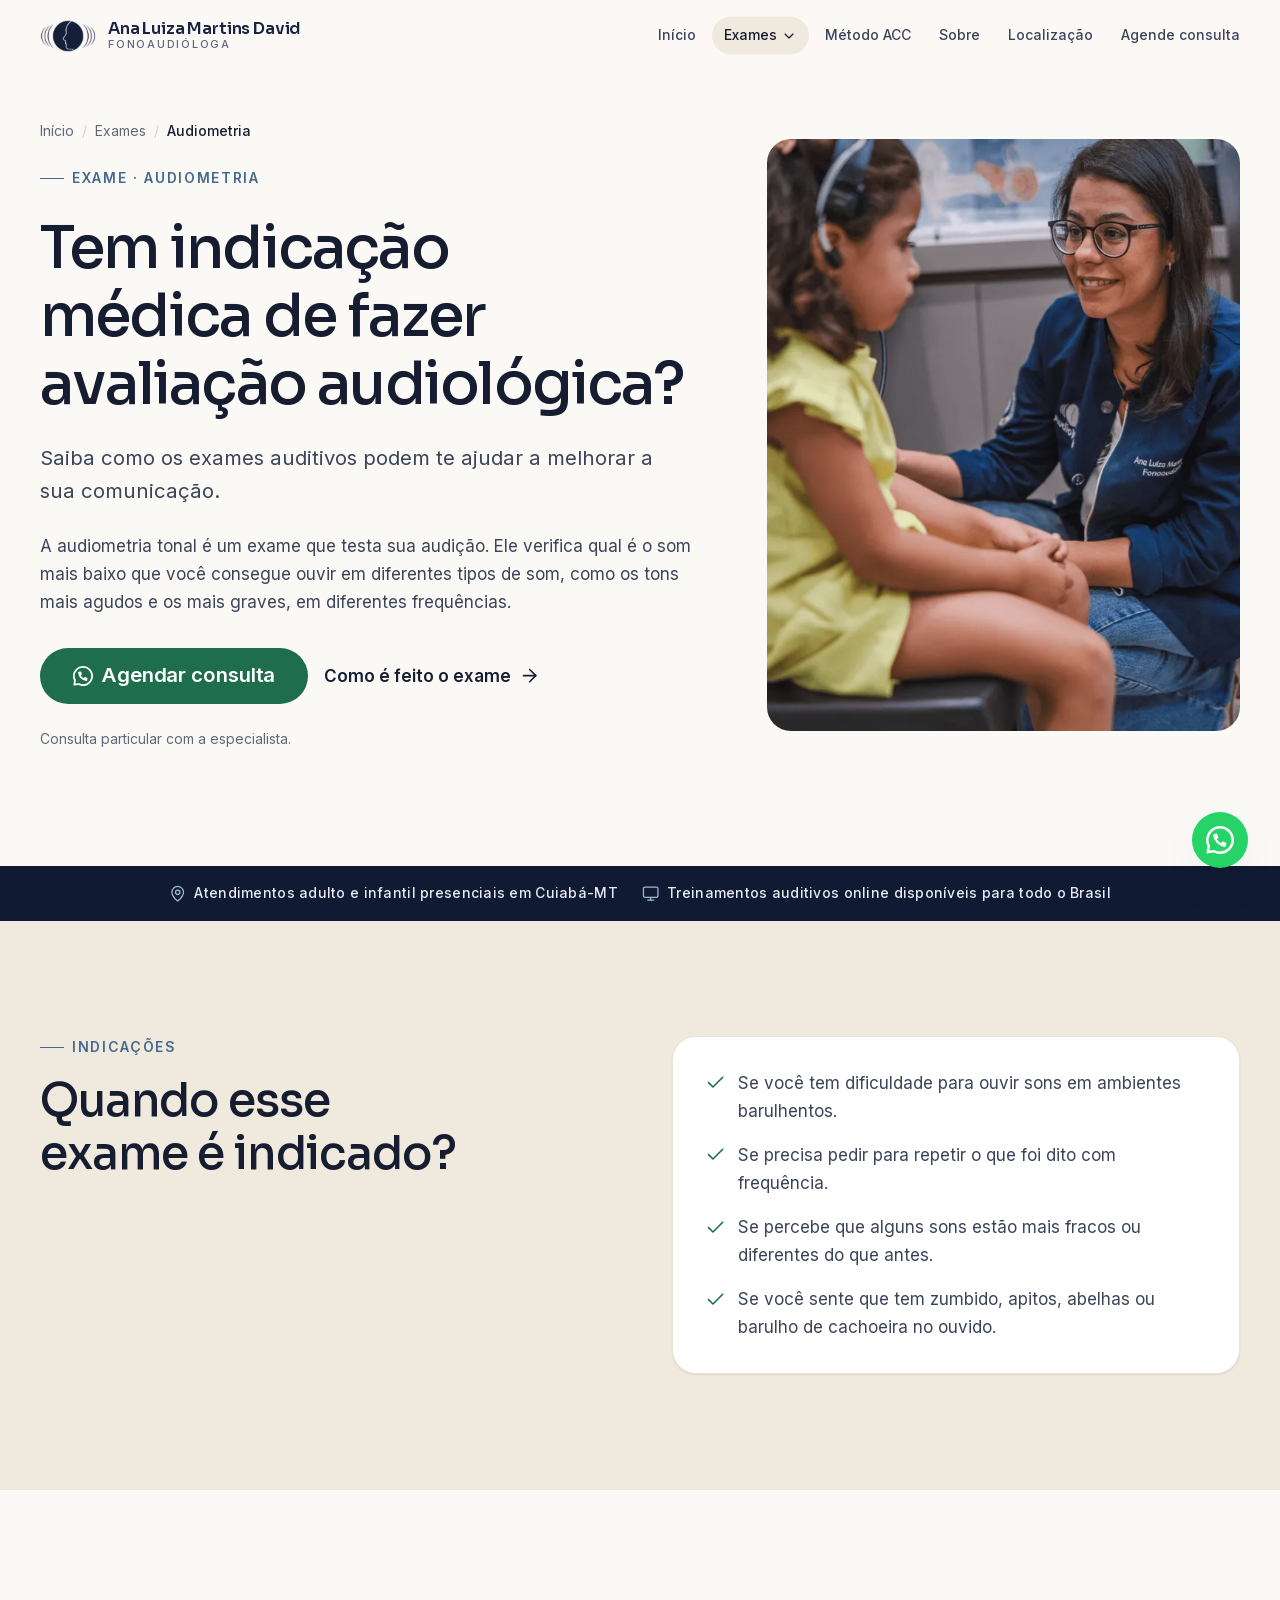
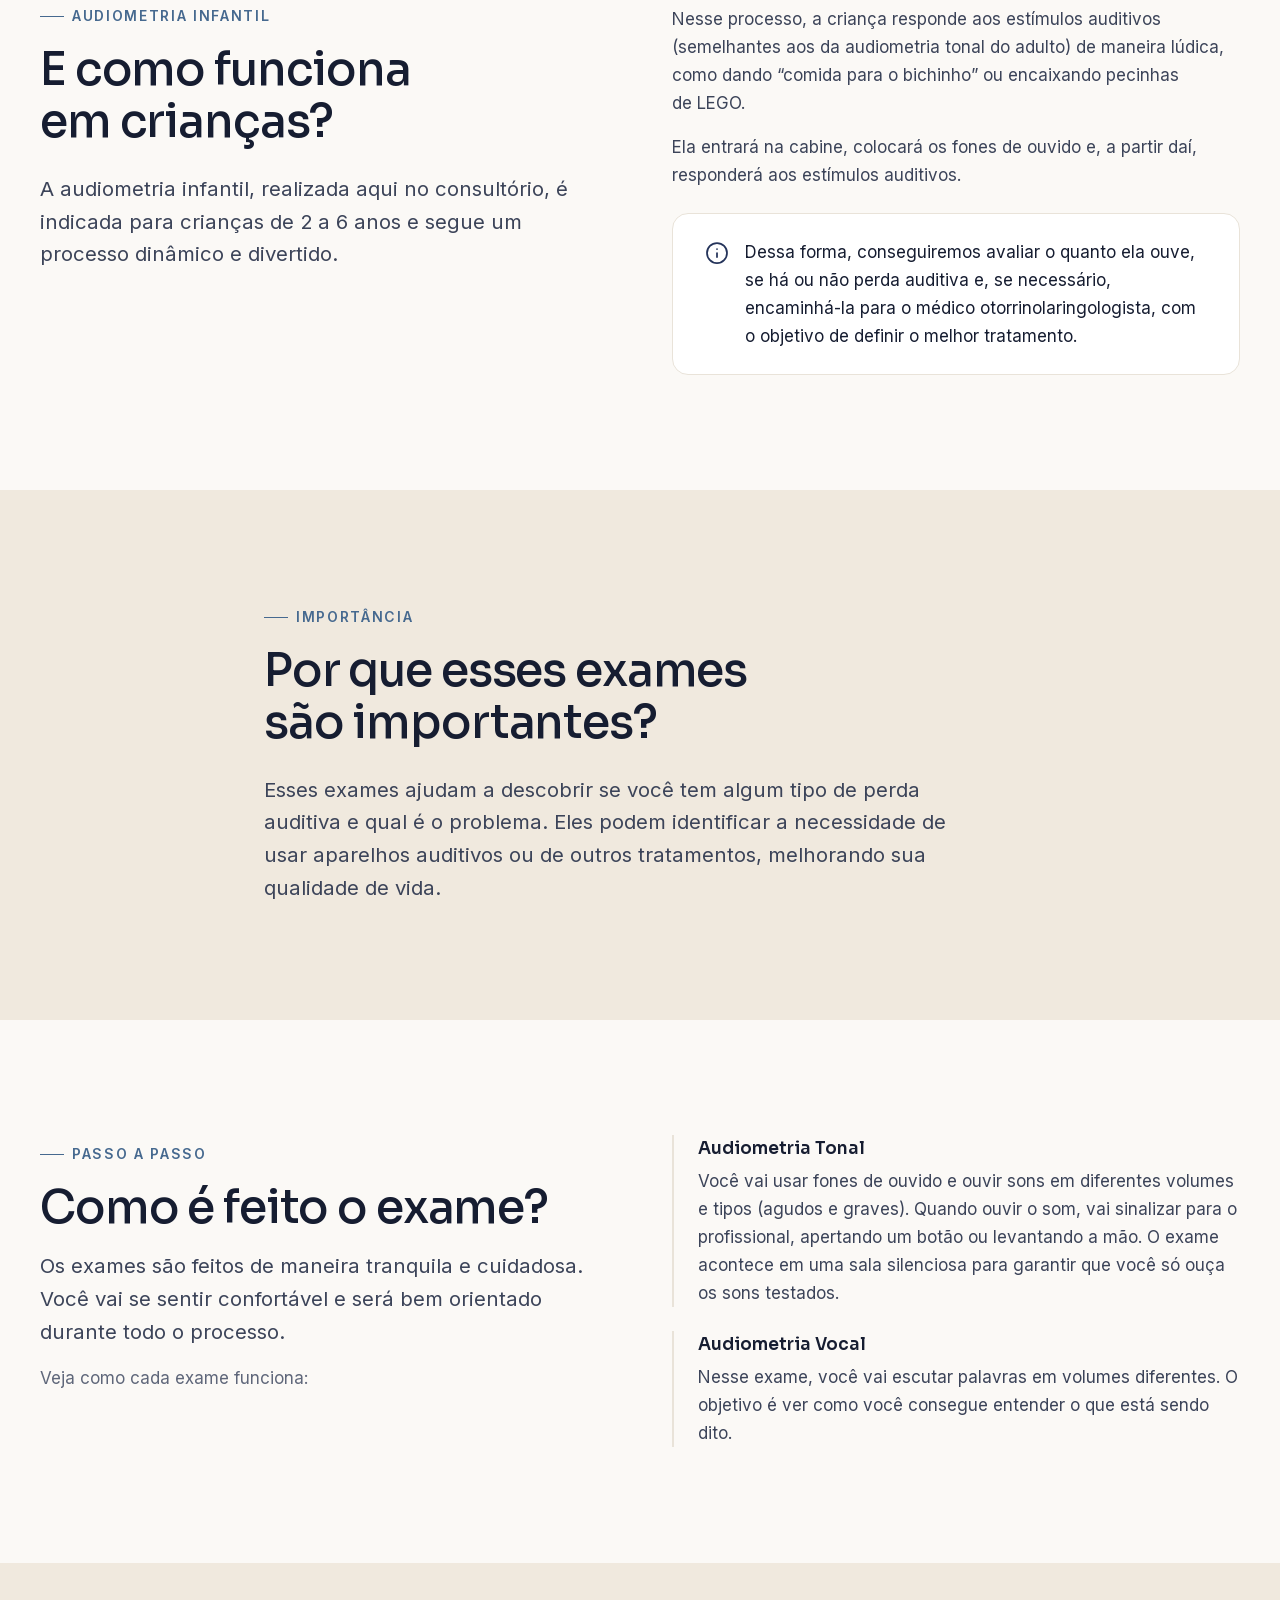
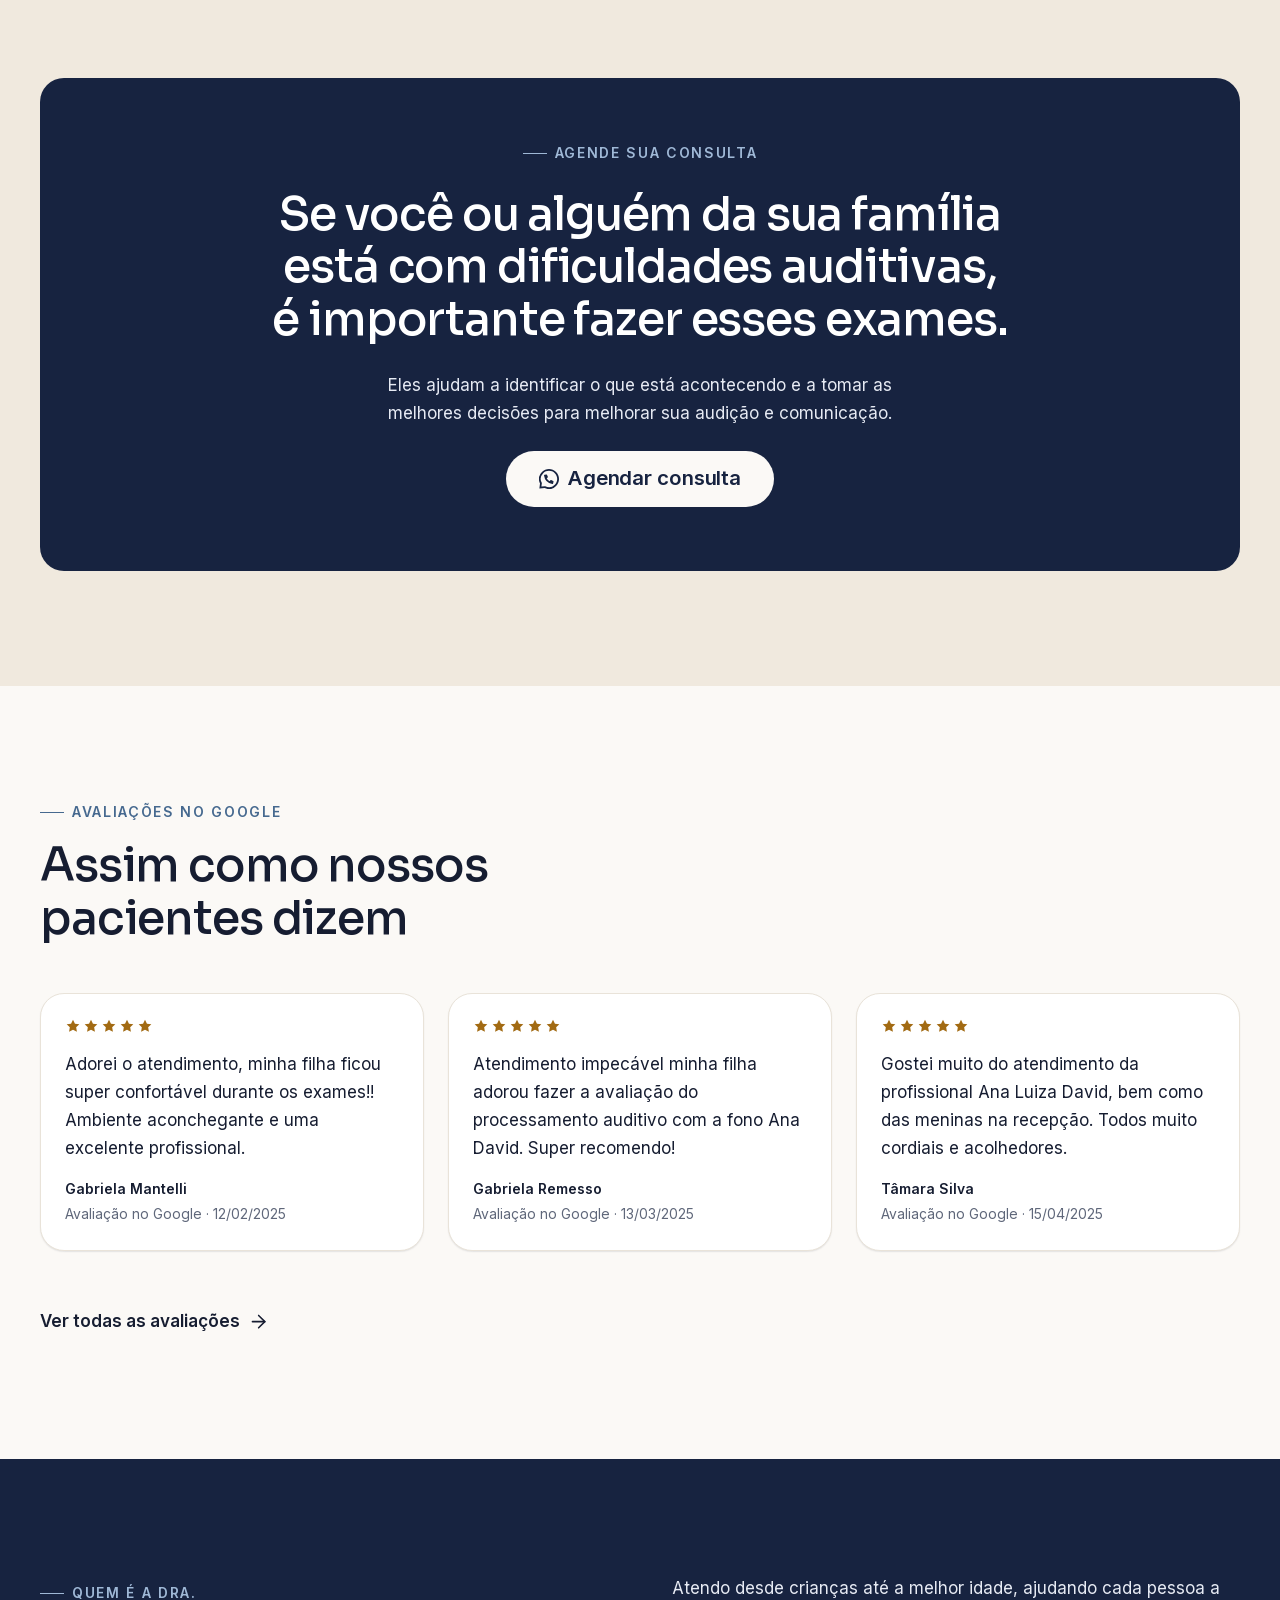
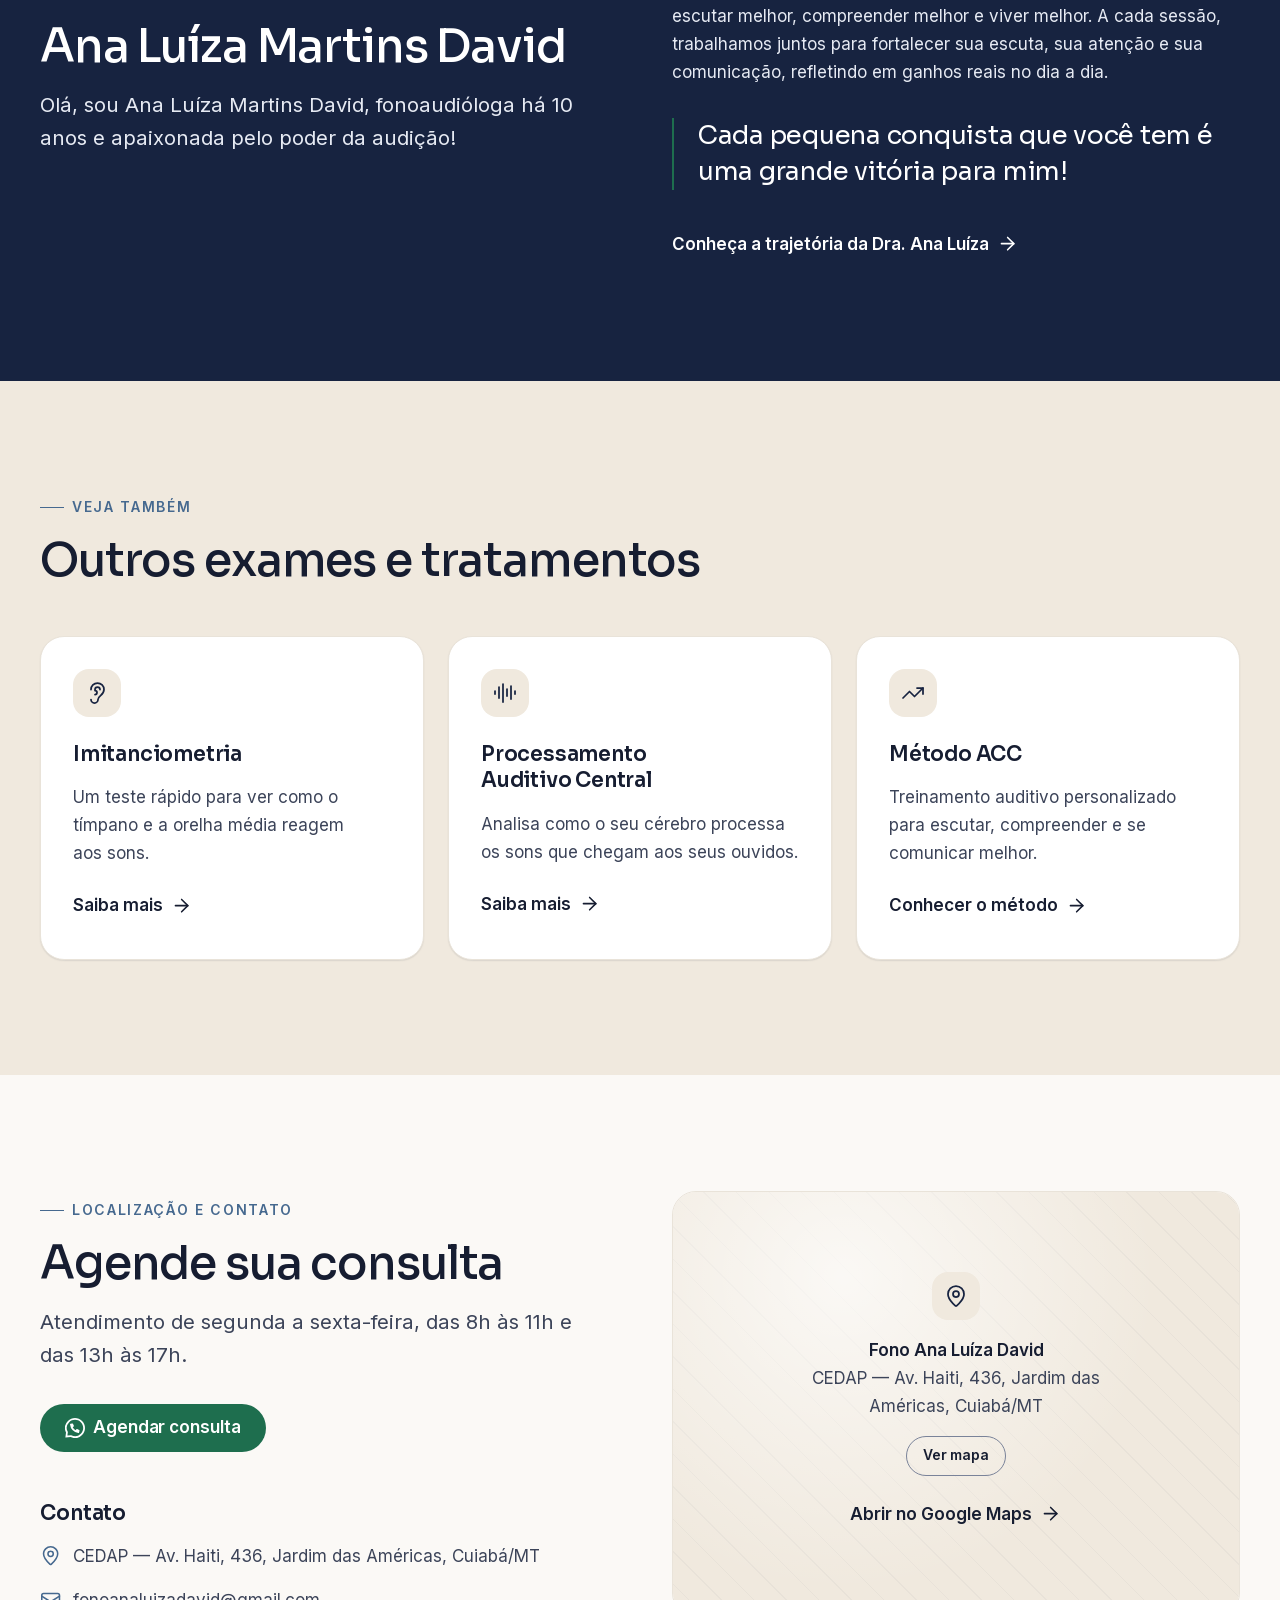
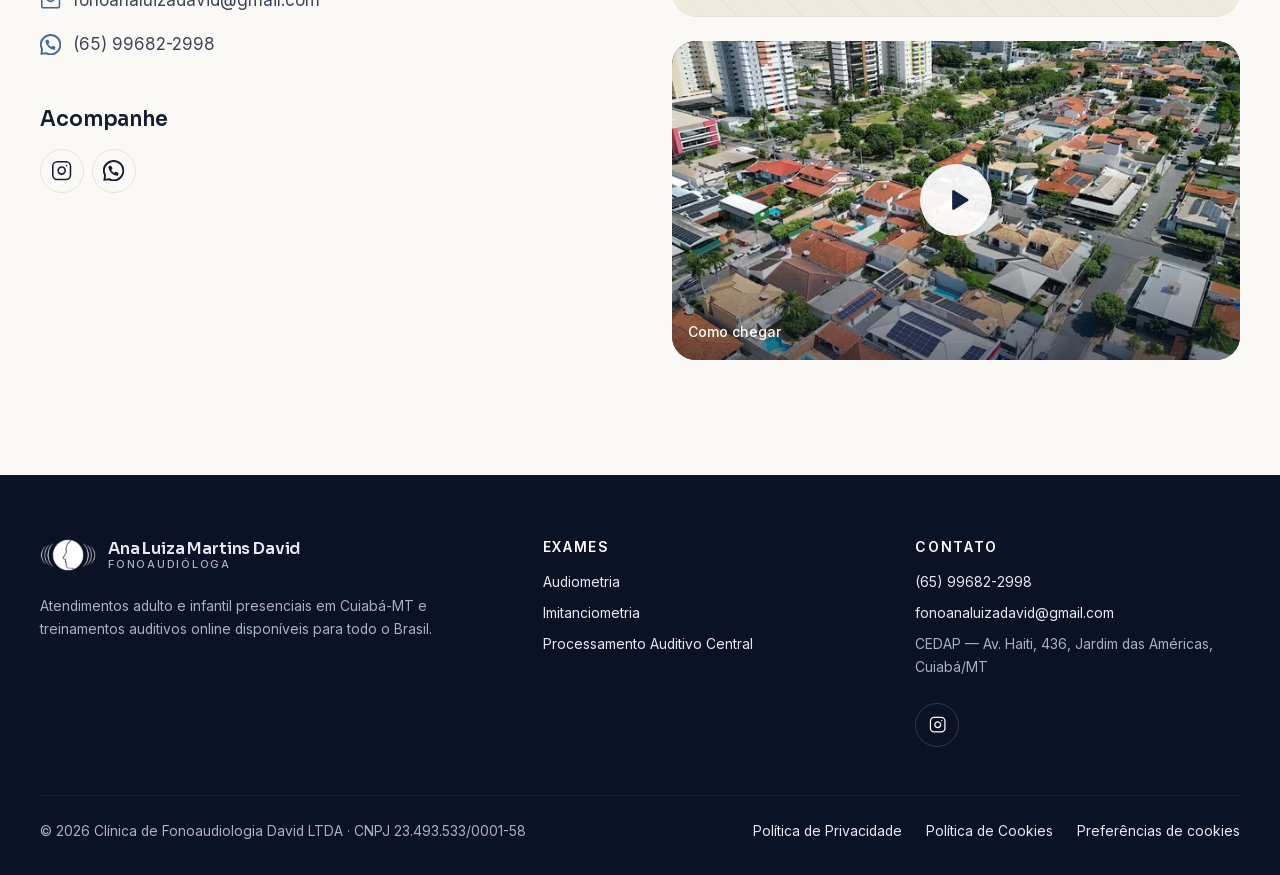
==== commit e054f3d2: "Menu: indicador deslizante e "Exames" fora do scrollspy - Pílula de fundo desliza (posição e largura" ====
--- a/audiometria/index.html
+++ b/audiometria/index.html
@@ -83,7 +83,7 @@
       </a>
       <nav class="nav" aria-label="Principal">
         <ul class="nav__list">
-          <li><a class="nav__link" href="../">Início</a></li>
+          <li><a class="nav__link" href="../#inicio" data-spy="inicio video dado sinais depoimentos">Início</a></li>
           <li class="nav__item--has-menu">
             <button class="nav__link is-active" type="button" aria-expanded="false" aria-controls="submenu-exames">
               Exames <svg class="icon" aria-hidden="true"><use href="../assets/img/icons.svg#chevron-down"/></svg>
@@ -94,10 +94,10 @@
               <li><a href="../processamento-auditivo-central/">Processamento Auditivo Central <span>Avaliação do PAC</span></a></li>
             </ul>
           </li>
-          <li><a class="nav__link" href="../#metodo">Método ACC</a></li>
-          <li><a class="nav__link" href="../#sobre">Sobre</a></li>
-          <li><a class="nav__link" href="../#localizacao">Localização</a></li>
-          <li><a class="nav__link" href="#agendar">Agende consulta</a></li>
+          <li><a class="nav__link" href="../#metodo" data-spy="acc-conecta metodo tratamento">Método ACC</a></li>
+          <li><a class="nav__link" href="../#sobre" data-spy="sobre">Sobre</a></li>
+          <li><a class="nav__link" href="../#localizacao" data-spy="localizacao">Localização</a></li>
+          <li><a class="nav__link" href="#agendar" data-spy="agendar">Agende consulta</a></li>
         </ul>
       </nav>
       <button class="menu-toggle" type="button" aria-expanded="false" aria-controls="mobile-nav" aria-label="Abrir menu">
@@ -108,7 +108,7 @@
   </header>
   <nav class="mobile-nav" id="mobile-nav" aria-label="Menu móvel">
     <ul>
-      <li><a href="../">Início</a></li>
+      <li><a href="../#inicio" data-spy="inicio video dado sinais depoimentos">Início</a></li>
       <li><span class="mobile-nav__label">Exames</span>
         <ul class="mobile-nav__sub">
           <li><a href="../audiometria/" aria-current="page">Audiometria</a></li>
@@ -116,10 +116,10 @@
           <li><a href="../processamento-auditivo-central/">Processamento Auditivo Central</a></li>
         </ul>
       </li>
-      <li><a href="../#metodo">Método ACC</a></li>
-      <li><a href="../#sobre">Sobre</a></li>
-      <li><a href="../#localizacao">Localização</a></li>
-      <li><a href="#agendar">Agende consulta</a></li>
+      <li><a href="../#metodo" data-spy="acc-conecta metodo tratamento">Método ACC</a></li>
+      <li><a href="../#sobre" data-spy="sobre">Sobre</a></li>
+      <li><a href="../#localizacao" data-spy="localizacao">Localização</a></li>
+      <li><a href="#agendar" data-spy="agendar">Agende consulta</a></li>
     </ul>
   </nav>
 
--- a/assets/css/styles.css
+++ b/assets/css/styles.css
@@ -789,7 +789,8 @@
 
 .nav { display: none; }
 .nav { margin-left: auto; }
-.nav__list { display: flex; align-items: center; gap: var(--space-1); margin: 0 calc(var(--space-3) * -1) 0 0; padding: 0; list-style: none; } /* texto do último item alinhado à borda do container */
+.nav__list { position: relative; display: flex; align-items: center; gap: var(--space-1); margin: 0 calc(var(--space-3) * -1) 0 0; padding: 0; list-style: none; } /* texto do último item alinhado à borda do container */
+.nav__list > li:not(.nav__indicator) { position: relative; z-index: 1; }
 .nav__link {
   display: inline-flex;
   align-items: center;
@@ -802,7 +803,25 @@
   text-decoration: none;
   transition: color var(--duration) var(--ease), background-color var(--duration) var(--ease);
 }
-.nav__link:hover, .nav__link[aria-current="page"], .nav__link.is-active { color: var(--ink-900); background: var(--sand-100); }
+.nav__link:hover { color: var(--ink-900); background: var(--sand-100); }
+.nav__link[aria-current], .nav__link.is-active { color: var(--ink-900); }
+/* Sem JS, o item ativo usa fundo próprio; com JS, a "pílula" deslizante faz esse papel */
+html:not(.js) .nav__link[aria-current="page"], html:not(.js) .nav__link.is-active { background: var(--sand-100); }
+.nav__indicator {
+  position: absolute;
+  top: 50%;
+  left: 0;
+  z-index: 0;
+  width: var(--ind-w, 0);
+  height: var(--ind-h, 2.25rem);
+  border-radius: var(--radius-pill);
+  background: var(--sand-100);
+  opacity: 0;
+  transform: translate(var(--ind-x, 0), -50%) scale(0.92);
+  pointer-events: none;
+  transition: transform 480ms var(--ease), width 480ms var(--ease), opacity 280ms ease;
+}
+.nav__indicator.is-visible { opacity: 1; transform: translate(var(--ind-x, 0), -50%) scale(1); }
 .submenu a[aria-current="page"] { background: var(--sand-100); }
 .nav__link .icon { width: 1rem; height: 1rem; transition: transform var(--duration) var(--ease); }
 
@@ -893,6 +912,10 @@
   text-transform: uppercase;
   color: var(--ink-500);
 }
+.mobile-nav a[data-spy] { transition: color 300ms var(--ease); }
+.mobile-nav a[data-spy]::after { content: ""; display: inline-block; width: 6px; height: 6px; margin-left: var(--space-3); border-radius: 50%; background: currentColor; vertical-align: middle; transform: scale(0); opacity: 0; transition: transform 380ms var(--ease), opacity 280ms ease; }
+.mobile-nav a.is-active { color: var(--mist-500); }
+.mobile-nav a.is-active::after { transform: scale(1); opacity: 1; }
 .mobile-nav .mobile-nav__sub a { padding-left: var(--space-6); font-size: var(--step-1); font-weight: 400; }
 
 @media (min-width: 64rem) {
